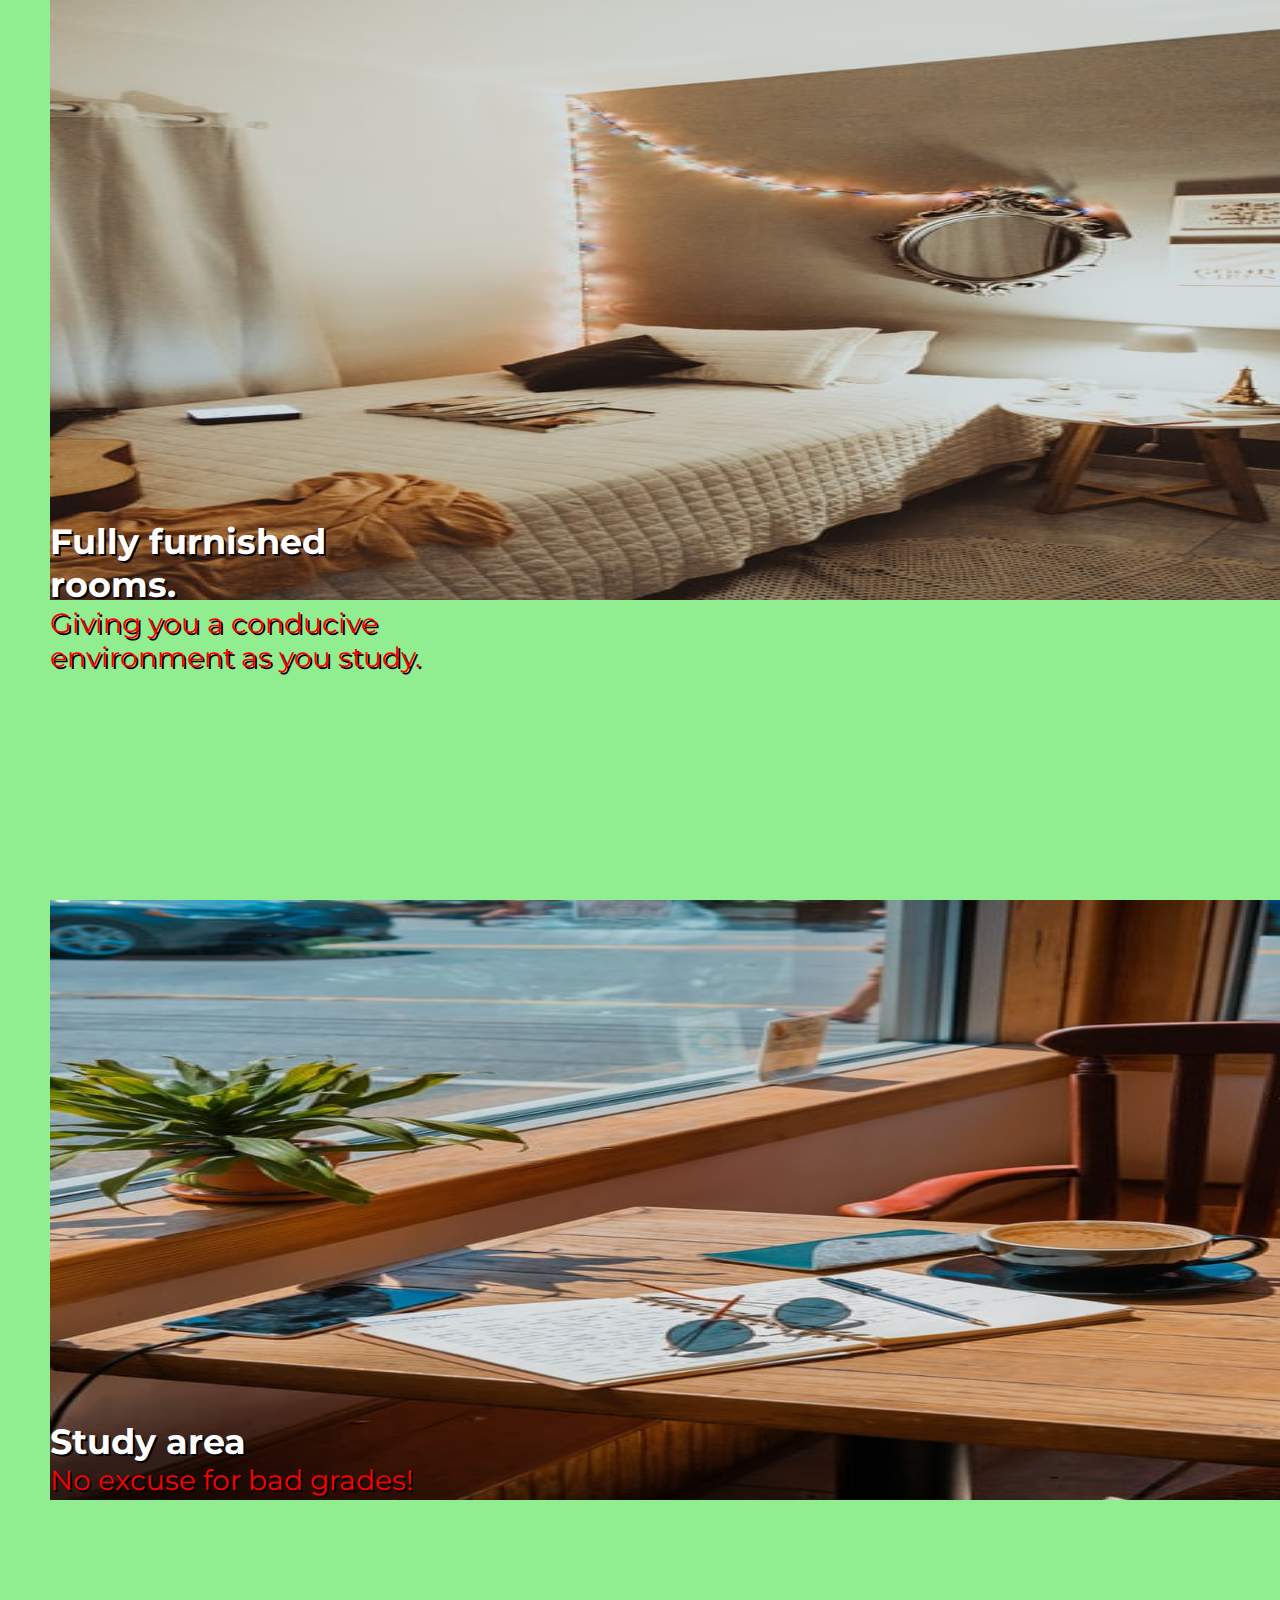
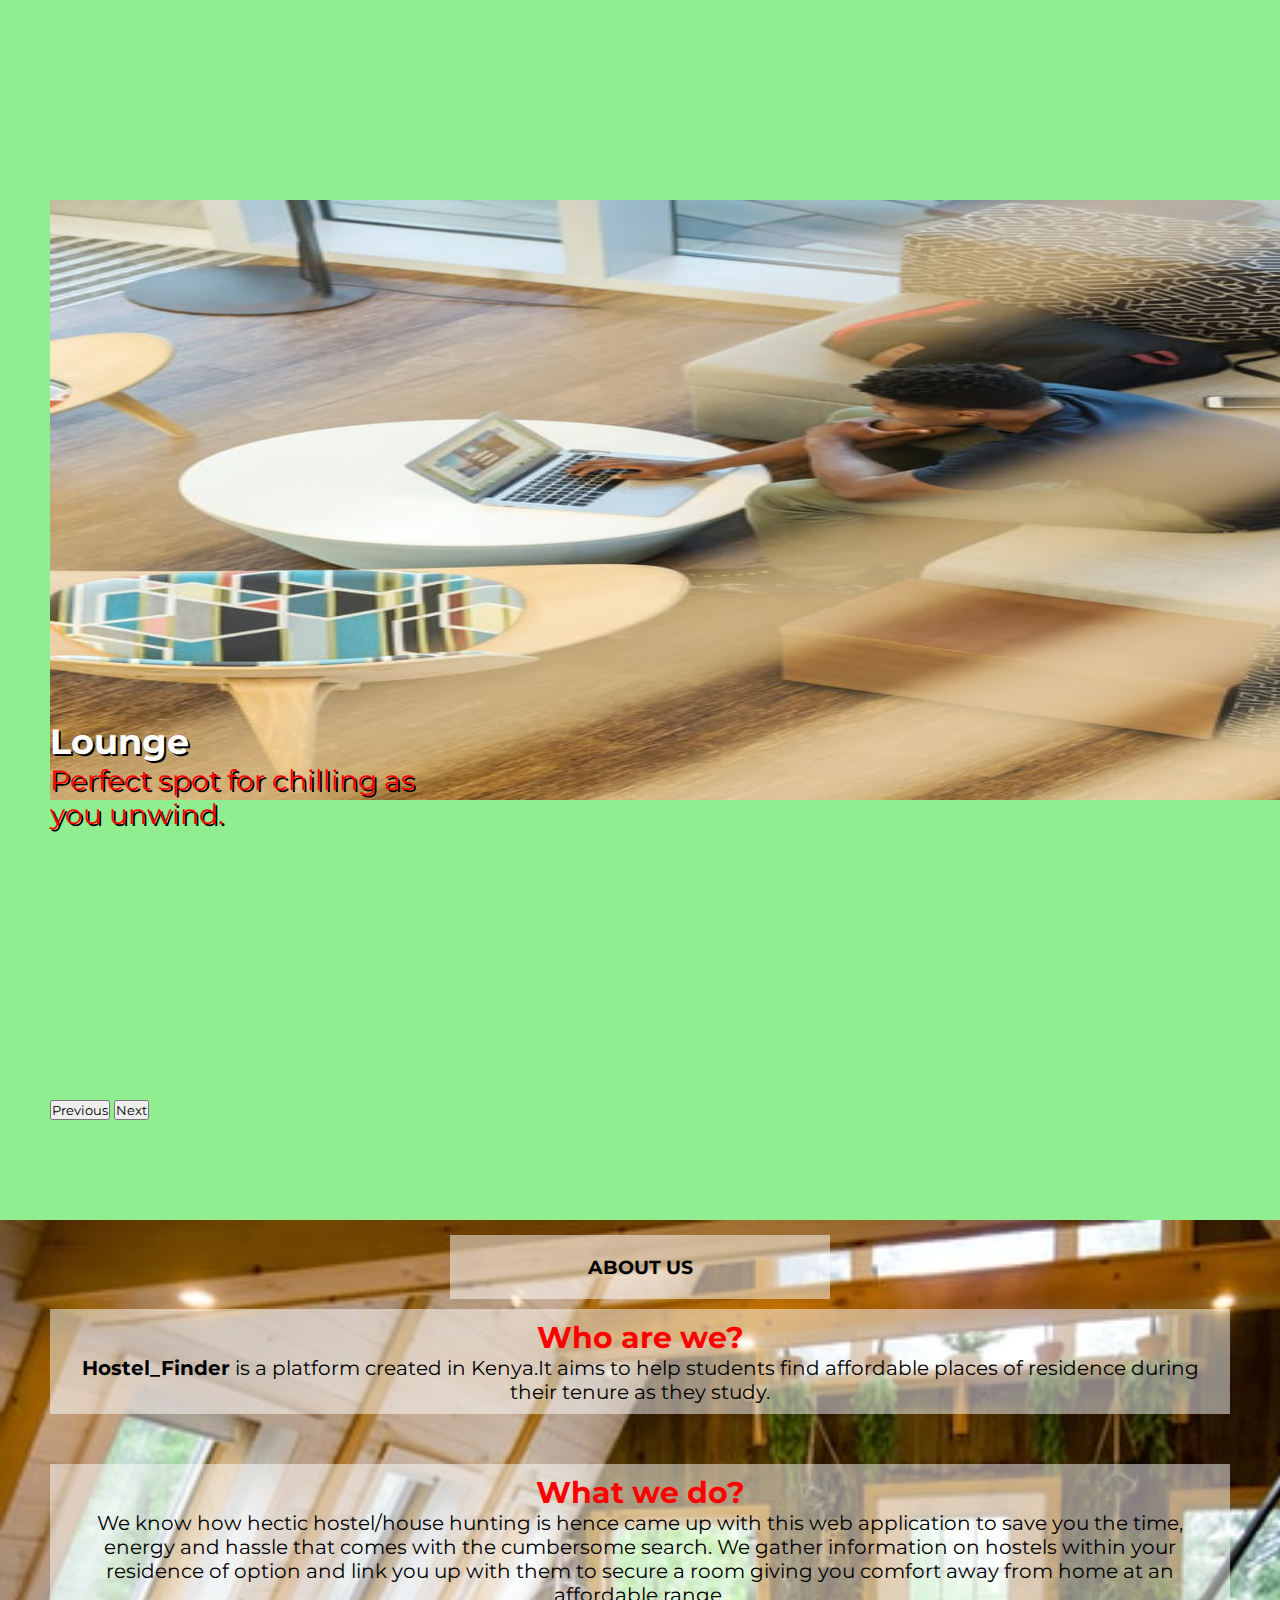
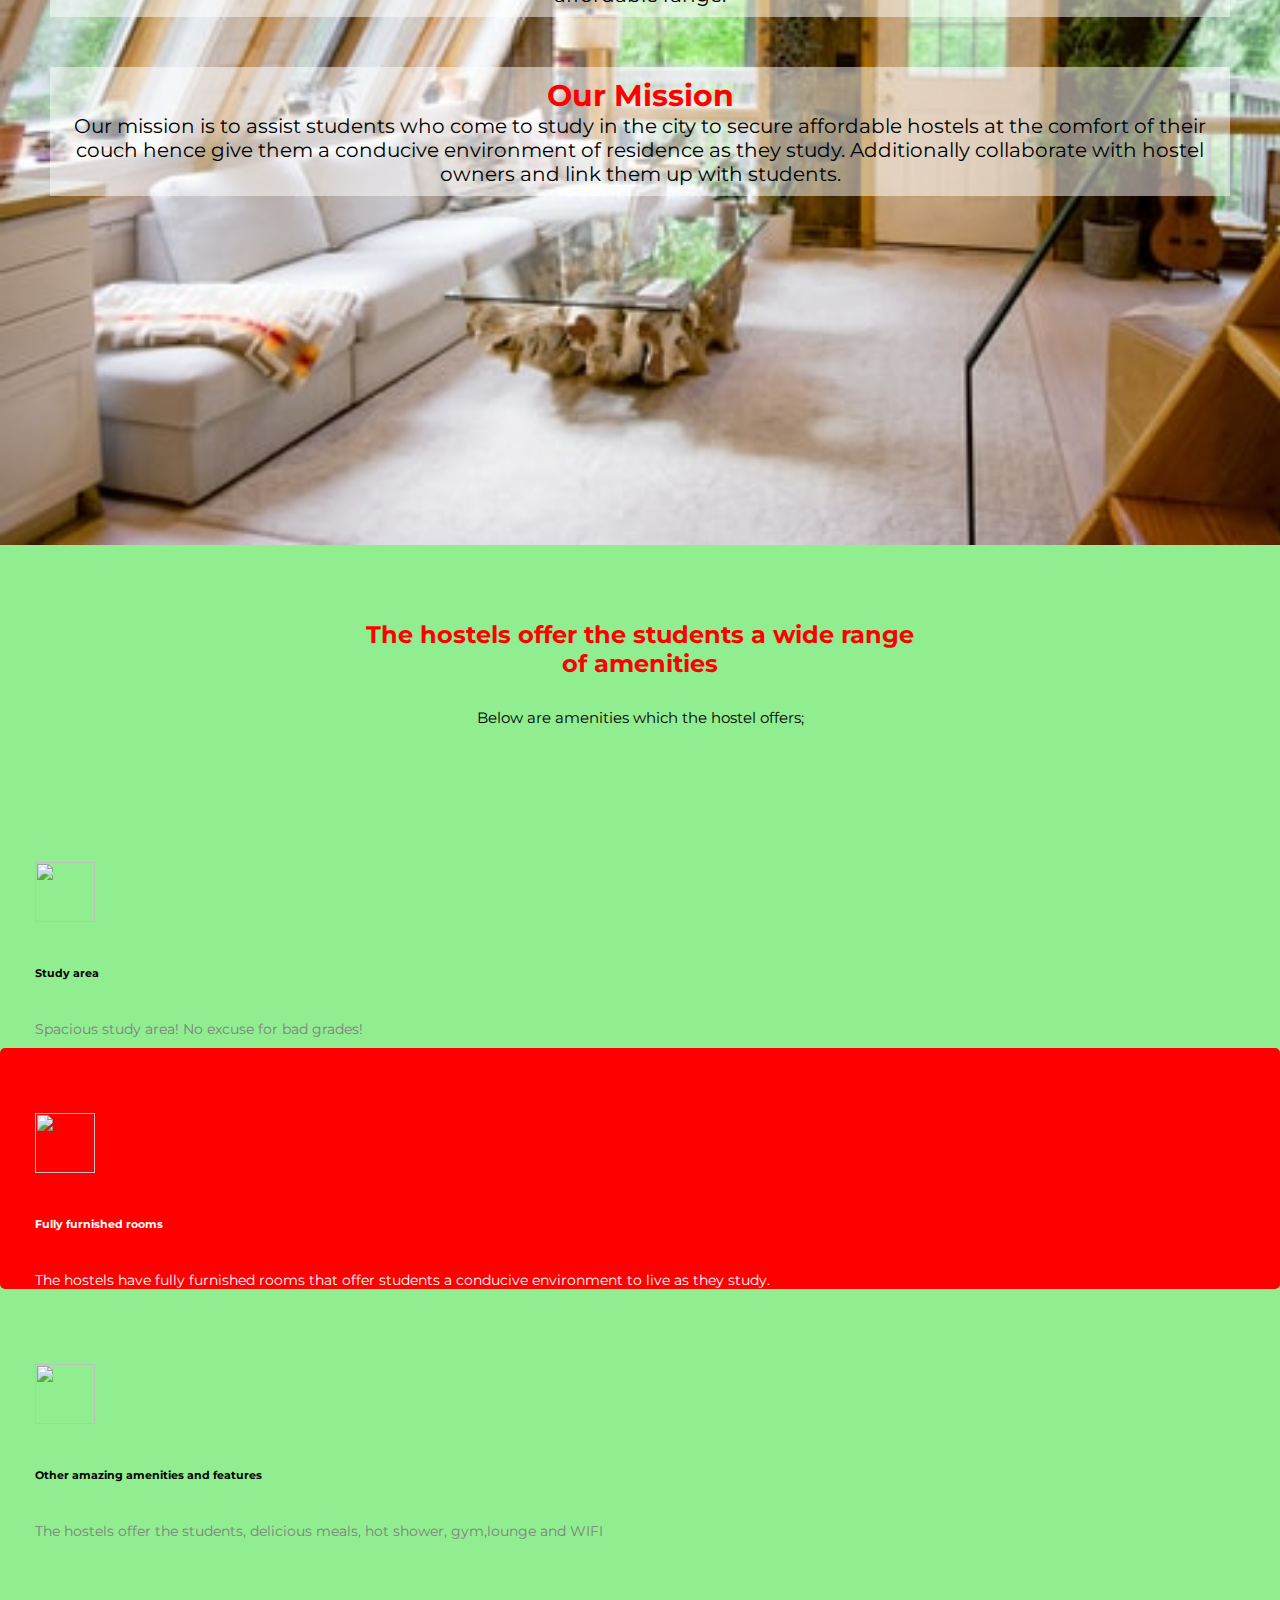
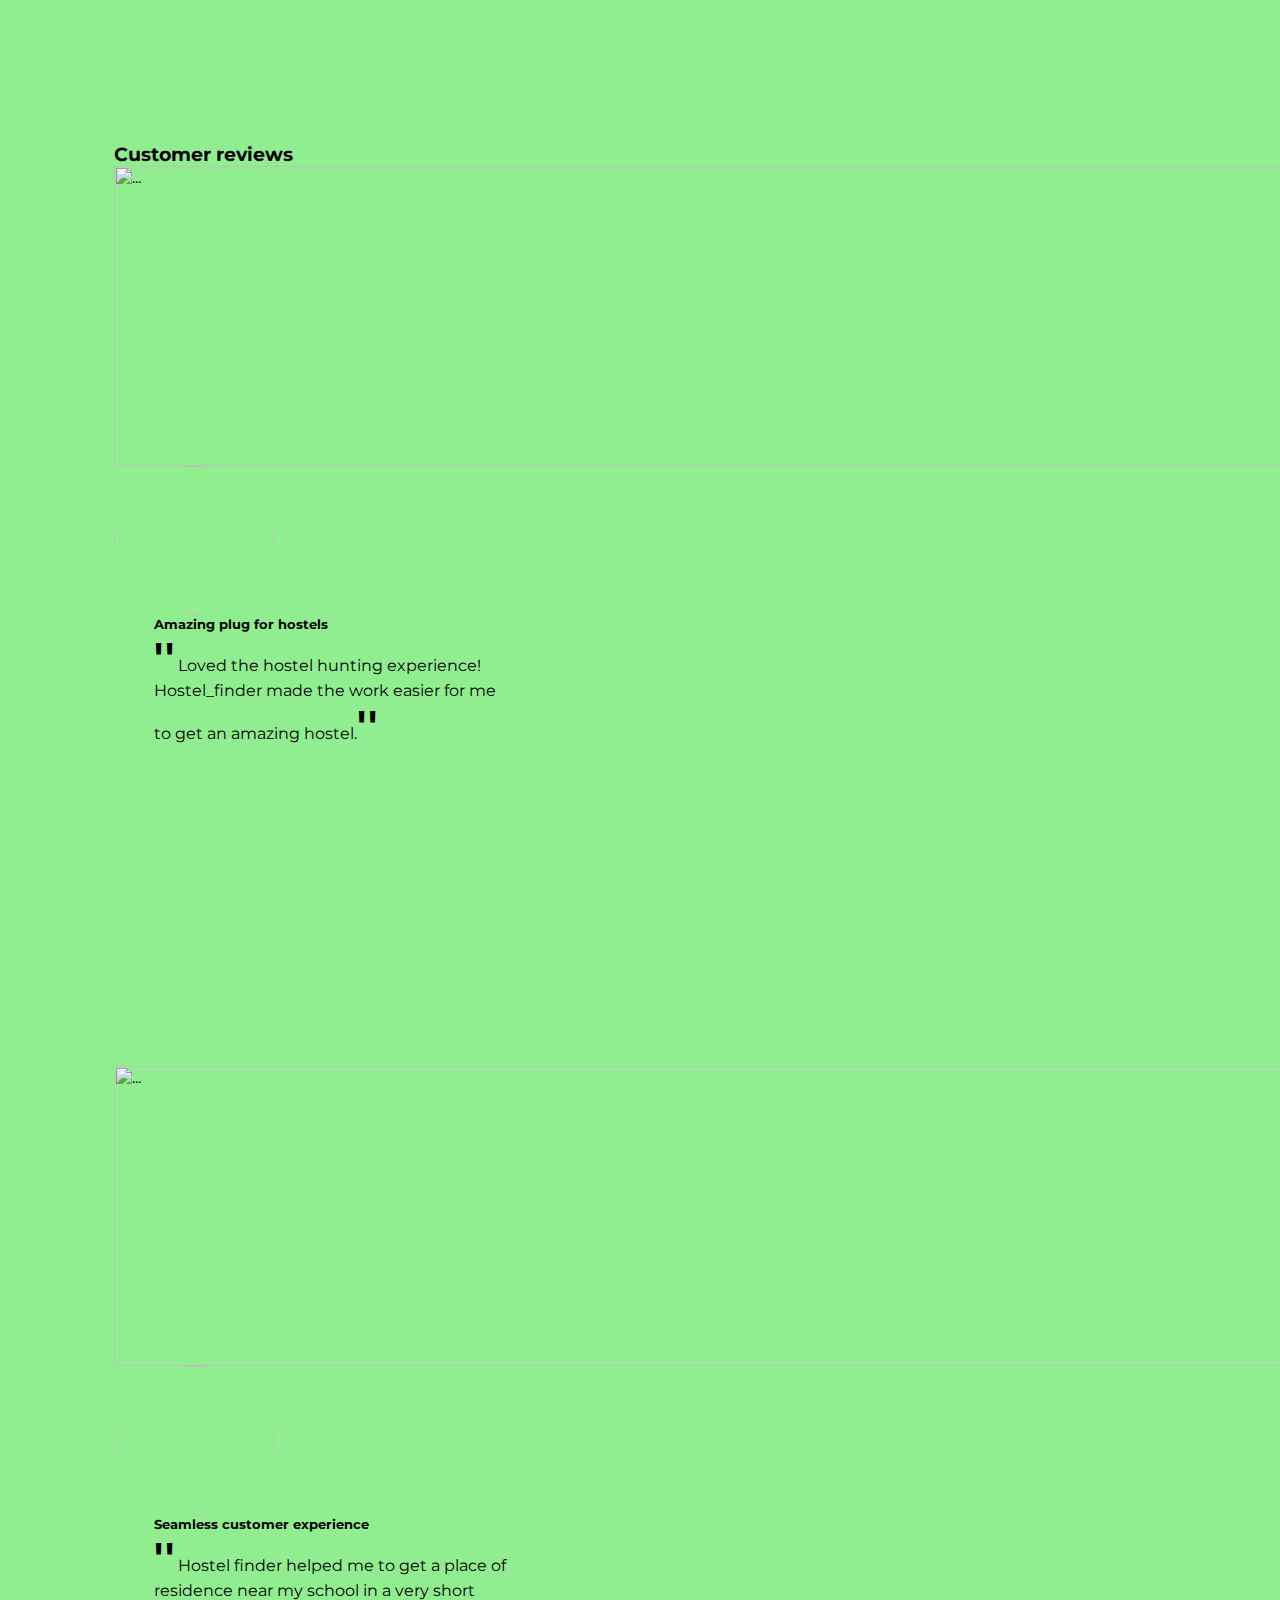
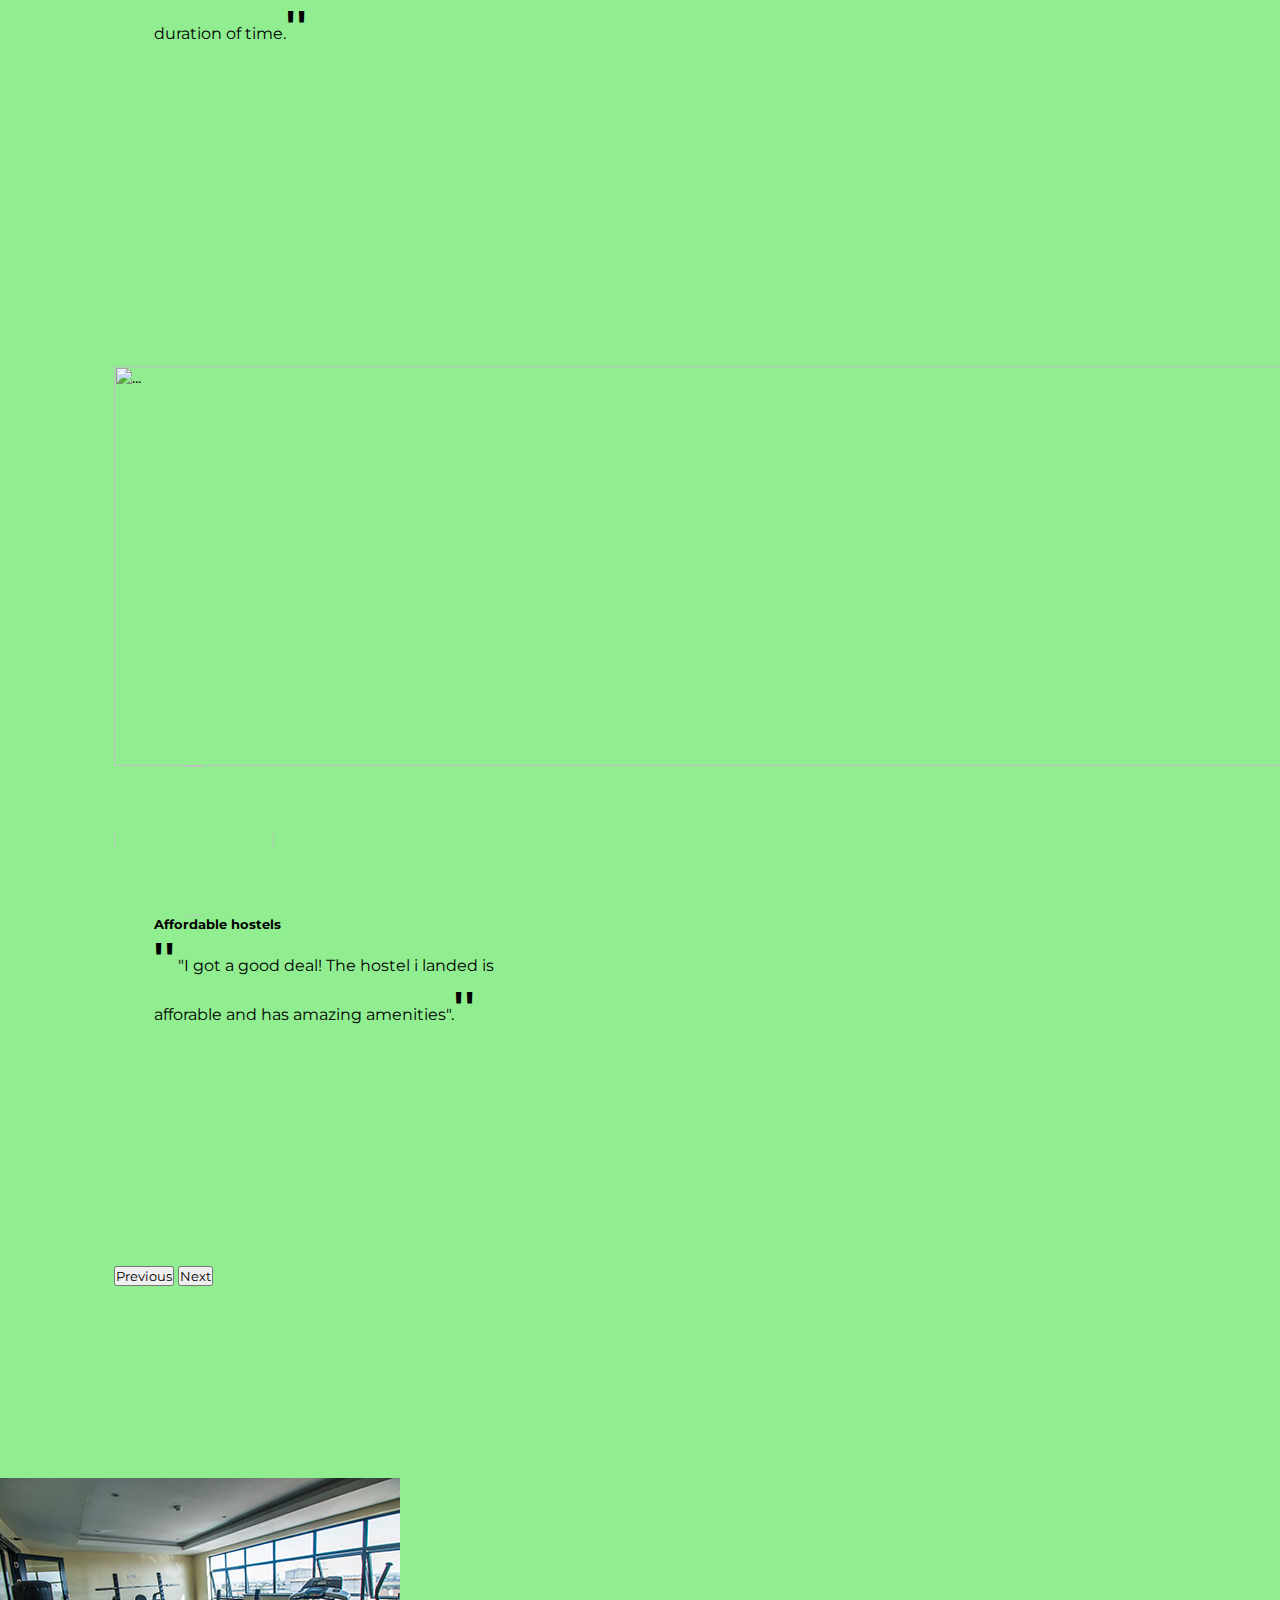
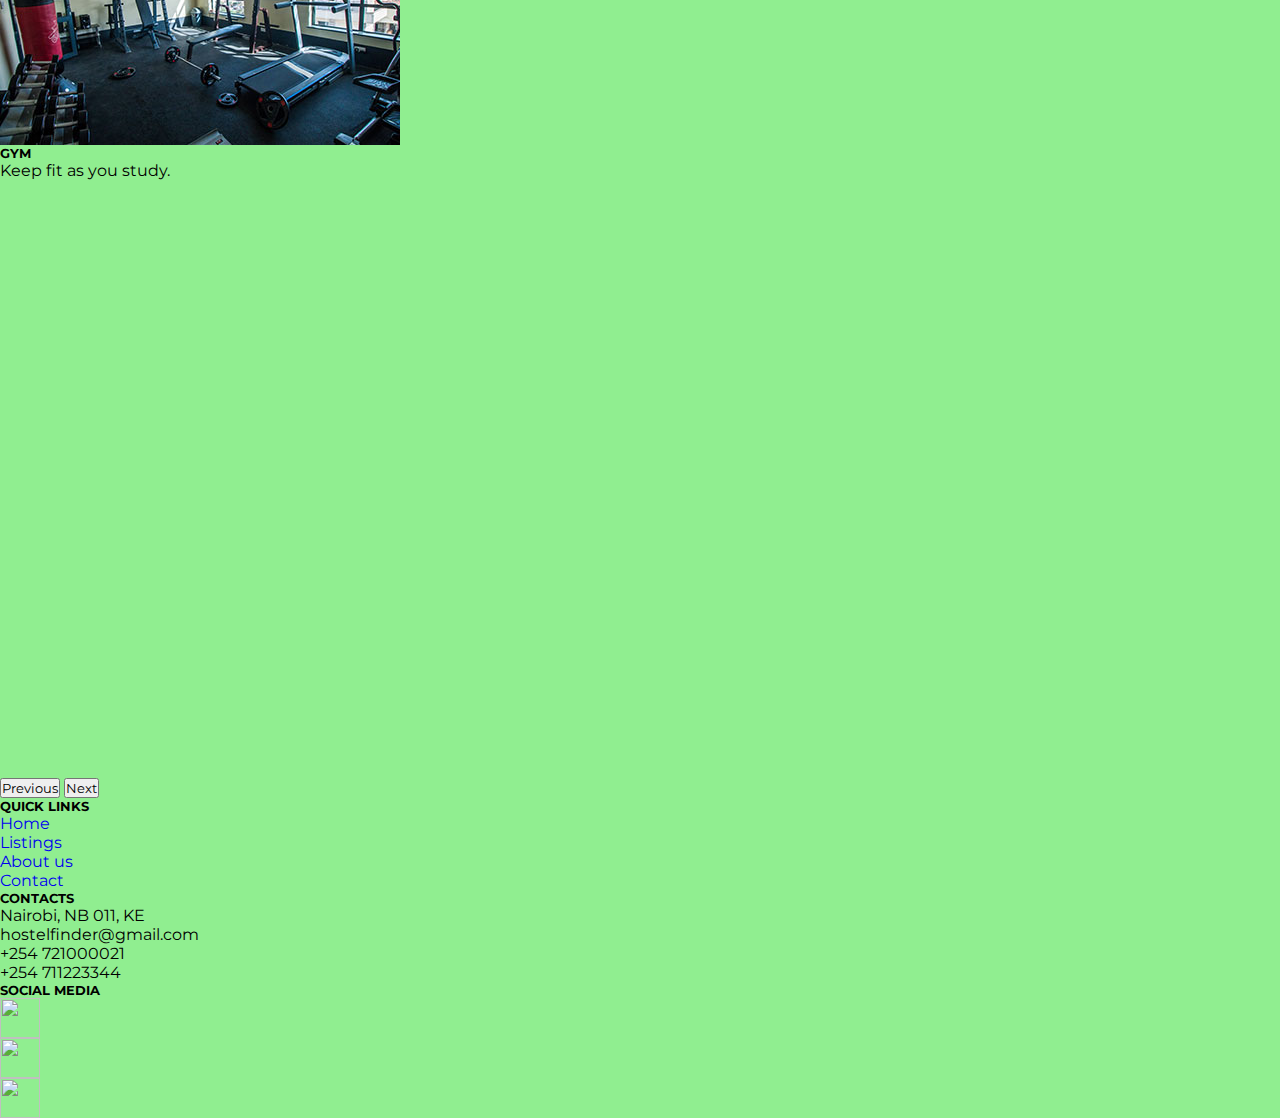
==== about.html @ fe380e49 "Add changes" ====
<meta charset="UTF-8">
 <meta http-equiv="X-UA-Compatible" content="IE=edge">
 <meta name="viewport" content="width=device-width, initial-scale=1.0">
 <title>ABOUT US</title>
 <link rel="stylesheet" href="./about.css">
 <link href="https://cdn.jsdelivr.net/npm/bootstrap@5.1.1/dist/css/bootstrap.min.css" rel="stylesheet" integrity="sha384-F3w7mX95PdgyTmZZMECAngseQB83DfGTowi0iMjiWaeVhAn4FJkqJByhZMI3AhiU" crossorigin="anonymous">
<script src="https://cdn.jsdelivr.net/npm/bootstrap@5.1.1/dist/js/bootstrap.bundle.min.js" integrity="sha384-/bQdsTh/da6pkI1MST/rWKFNjaCP5gBSY4sEBT38Q/9RBh9AH40zEOg7Hlq2THRZ" crossorigin="anonymous"></script> 
<link rel="preconnect" href="https://fonts.googleapis.com">
<link rel="preconnect" href="https://fonts.gstatic.com" crossorigin>
<link href="https://fonts.googleapis.com/css2?family=Montserrat:ital,wght@0,300;0,400;0,500;1,200&display=swap" rel="stylesheet">

</head>
<body><section class="aboutus">
 <!--ABOUT-->

 <div
   id="carouselExampleIndicators"
   class="carousel slide"
   data-bs-ride="carousel"
 >
   <div class="carousel-indicators">
     <nav class="navbar navabar p-0 navbar-light navbar-expand-lg">
       <div class="container-fluid">
         <nav class="navbar navbar-light">
           <div class="container navbar">
             <a class="navbar-brand" href="#">

               <img
                 class="navbarbrand"
                 src="./images/logo.png"
                 alt=""
                 width="110"
                 height="80"
                 SHOWCASE/>
             </a>
             <span 
        style="font-family: 'Permanent Marker', cursive;; color: black; font-size: 30px;font-weight: bolder;" class="navlogo">Hostel_Finder
     </span>

    </nav>
         <button
           class="navbar-toggler"
           type="button"
           data-bs-toggle="collapse"
           data-bs-target="#navbarSupportedContent"
           aria-controls="navbarSupportedContent"
           aria-expanded="false"
           aria-label="Toggle navigation"
         >
           <span class="navbar-toggler-icon"></span>
         </button>

         <div class="collapse navbar-collapse" id="navbarSupportedContent">
           <ul class="navbar-nav me-auto mb-2 mb-lg-0">
             <li class="nav-item">
             </li>
             <li class="nav-item">
               <a class="nav-link text-light" href="index.html">HOME</a>
             </li>
             <li class="nav-item">
               <a class="nav-link text-light" href="listings.html">LISTINGS</a>
             </li>
             <li class="nav-item">
                 <a class="nav-link text-light" href="about.html">ABOUT</a>
               </li>
             <li class="nav-item">
               <a class="nav-link text-light" href="contact.html">CONTACT</a>
             </li>
           </ul>
           
         </div>

       </div>
     </nav>
     <button
       type="button"
       data-bs-target="#carouselExampleIndicators"
       data-bs-slide-to="0"
       class="active"
       aria-current="true"
       aria-label="Slide 1"
     ></button>
     <button
       type="button"
       data-bs-target="#carouselExampleIndicators"
       data-bs-slide-to="1"
       aria-label="Slide 2"
     ></button>
     <button
       type="button"
       data-bs-target="#carouselExampleIndicators"
       data-bs-slide-to="2"
       aria-label="Slide 3"
     ></button>
   </div>
   <div class="carousel-inner">
     <div class="carousel-item active">
       <img
         src="./images/room.jpeg"
         class="d-block"
         width="1400px"
         height="600px"
         alt="..."
       />
       <div class="carousel-caption d-none d-md-block">
         <h5 class="showcase-text">Fully furnished rooms.</h5>
         <p class="showcase-subtext">
          Giving you a conducive environment as you study.
         </p>
       </div>
     </div>
     <div class="carousel-item">
       <img
         src="./images/s1.jpeg"
         class="d-block"
         width="1400px"
         height="600px"
         alt="..."
       />
       <div class="carousel-caption d-none d-md-block">
         <h5 class="showcase-text">Study area</h5>
         <p class="showcase-subtext">
           No excuse for bad grades!
         </p>
       </div>
     </div>
     <div class="carousel-item">
       <img
         src="./images/lounge1.jpeg"
         class="d-block"
         width="1400px"
         height="600px"
         alt="..."
       />
       <div class="carousel-caption d-none d-md-block">
         <h5 class="showcase-text">Lounge</h5>
         <p class="showcase-subtext">
           Perfect spot for chilling as you unwind.
         </p>
       </div>
     </div>
   </div>
   <button
     class="carousel-control-prev"
     type="button"
     data-bs-target="#carouselExampleIndicators"
     data-bs-slide="prev"
   >
     <span class="carousel-control-prev-icon" aria-hidden="true"></span>
     <span class="visually-hidden">Previous</span>
   </button>
   <button
     class="carousel-control-next"
     type="button"
     data-bs-target="#carouselExampleIndicators"
     data-bs-slide="next"
   >
     <span class="carousel-control-next-icon" aria-hidden="true"></span>
     <span class="visually-hidden">Next</span>
   </button>
 </div>
 
   <div class="row">
     <div class="about">
         <h1 class="h1-about">ABOUT US</h1>
         <div class="who">
             <h2>Who are we?</h2>
             <p><strong>Hostel_Finder</strong> is a platform created in Kenya.It aims to
                 help students find affordable places of residence during their tenure as they study.</p>
         </div>
         <div class="who">
             <h2>What we do?</h2>
             <p> We know how hectic hostel/house hunting is hence came up with this web application to save you the time, energy and hassle that comes with the cumbersome search. We gather information on hostels within your residence of option and link you up with them to secure a room giving you comfort away from home at an affordable range.</p>
         </div>
         <div class="who">
             <h2>Our Mission</h2>
             <p>Our mission is to assist students who come to study in the city to secure affordable hostels at the comfort of their couch hence give them a conducive environment of residence as they study. Additionally collaborate with hostel owners and link them up with students.</p>
         </div>

     </div>
 
 </div>
</section>

<section class="amenities">
 <div class="container">
     <h2 class="title">The hostels offer the students a wide range<br> of amenities</h2>
<p class="subtitle">Below are amenities which the hostel offers;</p>

<div class="row">
<div class="col-md-4">
 <div class="amenities-box ">
     <img src="/images/icon.jpeg" alt="">
     <h6>Study area</h6>
     <p>Spacious study area! No excuse for bad grades!</p>
</div>
</div>
<div class="col-md-4">
 <div class="amenities-box active-service">
     <img src="./images/Icon-2.png" alt="">
     <h6>Fully furnished rooms</h6>
<p>The hostels have fully furnished rooms that offer students a conducive environment to live as they study.</p>
</div>
</div>
<div class="col-md-4">
 <div class="amenities-box">
     <img src="./images/Icon-2.png" alt="">
     <h6>Other amazing amenities and features</h6>
<p>The hostels offer the students, delicious meals, hot shower, gym,lounge and WIFI</p>
</div>
</div>
</div>
</section>

<!--Customers reviews-->

<div class="reviews">
 <div id="carouselExampleDark" class="carousel carousel-dark slide" data-bs-ride="carousel">
   <h3 class="text-center creview">Customer reviews</h3>
   <div class="carousel-inner">
     <div class="carousel-item active" data-bs-interval="10000">
       
       <img src="./images/bulb.jpeg" class="d-block " width="1300px"  height="300px" alt="...">
       
       <div class="carousel-caption d-none d-md-block">
         <div class="d-flex">
           <div>
             <img class="student" src="images/student.jpg"  width="160px" height="150px"alt="">
           </div>
         <div class="review-text">
           <h5>Amazing plug for hostels</h5>
           <p> <span style="font-weight: bolder; font-size: 40px;">''</span> Loved the hostel hunting experience! Hostel_finder made the work easier for me to get an amazing hostel.<span style="font-weight: bolder; font-size: 40px;">''</p>
         </div>
         </div>
         </div>
 </div>
     <div class="carousel-item" data-bs-interval="2000">
       <img src="./images/bulb.jpeg" class="d-block " width="1300px"  height="300px" alt="...">
       <div class="carousel-caption d-none d-md-block">
         
        <div class="d-flex">
          <div>
             <img class="student" src="images/student2.jpeg"  width="160px" height="150px"alt="">
             </div>
        <div class="review-text" >
         <h5>Seamless customer experience</h5>
         <p> <span style="font-weight: bolder; font-size: 40px;">''</span> Hostel finder helped me to get a place of residence near my school in a very short duration of time.<span style="font-weight: bolder; font-size: 40px;">''</p>
        </div>
        </div>
         
       </div>
     </div>

     <div class=" carousel-item">
       <img src="./images/bulb.jpeg" class="d-block " width="1500px"  height="400px"  alt="...">
       <div class="carousel-caption d-none d-md-block">
         <div class="d-flex">
           <div>
             <img class="student" src="images/student3.jpg"  width="160px" height="150px"alt="">
           </div>
           <div class="review-text">
           <h5>  Affordable hostels</h5>
           <p> <span style="font-weight: bolder; font-size: 40px;">''</span> "I got a good deal! The hostel i landed is afforable and has amazing amenities".<span style="font-weight: bolder; font-size: 40px;">''</p>
         </div>
        
         </div>
       </div>
     </div>
   </div>
   <button class="carousel-control-prev" type="button" data-bs-target="#carouselExampleDark" data-bs-slide="prev">
     <span class="carousel-control-prev-icon" aria-hidden="true"></span>
     <span class="visually-hidden">Previous</span>
   </button>
   <button class="carousel-control-next" type="button" data-bs-target="#carouselExampleDark" data-bs-slide="next">
     <span class="carousel-control-next-icon" aria-hidden="true"></span>
     <span class="visually-hidden">Next</span>
   </button>
   
 </div>
</div>

<footer class="bg-secondary text-white pt-5 pb-4">

     <div class="carousel-item">
       <img src="./images/gym.jpg" class="d-block w-100 h-50" alt="...">
       <div class="carousel-caption d-none d-md-block">
         <h5>GYM</h5>
         <p>Keep fit as you study.</p>
       </div>
     </div>
   </div>
   <button class="carousel-control-prev" type="button" data-bs-target="#carouselExampleCaptions"
     data-bs-slide="prev">
     <span class="carousel-control-prev-icon" aria-hidden="true"></span>
     <span class="visually-hidden">Previous</span>
   </button>
   <button class="carousel-control-next" type="button" data-bs-target="#carouselExampleCaptions"
     data-bs-slide="next">
     <span class="carousel-control-next-icon" aria-hidden="true"></span>
     <span class="visually-hidden">Next</span>
   </button>
 </div>
 </div>
</section>
<footer class="bg-secondary text-white pt-5 pb-4">

 <div class="container text-center text-md-left">
   <div class="row text-center text-md-left">
     <div class="col-md-3 col-lg-3 col-xl-3 mx-auto mt-3">
       <h5 class="text-uppercase mb-4 font-weight-bold text-warning">QUICK LINKS</h5>
       <p><a href="index.html" class="text-white" style="text-decoration: none;">Home</a></p>
       <p><a href="listings.html" class="text-white" style="text-decoration: none;">Listings</a></p>
       <p><a href="about.html" class="text-white" style="text-decoration: none;">About us</a></p>
       <p><a href="contact.html" class="text-white" style="text-decoration: none;">Contact</a></p>
     </div>
     <div class="col-md-3 col-lg-2 col-xl-2 mx-auto mt-3">
       <h5 class="text-uppercase mb-4 font-weight-bold text-warning">CONTACTS</h5>
       <p><i class="fas fa-home mr-3"></i>Nairobi, NB 011, KE</p>
       <p><i class="fas fa-envelope mr-3"></i>hostelfinder@gmail.com</p>
       <p><i class="fas fa-phone mr-3"></i>+254 721000021</p>
       <p><i class="fas fa-print mr-3"></i>+254 711223344</p>
     </div>
     <div class="col-md-3 col-lg-2 col-xl-2 mx-auto mt-3">
       <h5 class="text-uppercase mb-4 font-weight-bold text-warning">SOCIAL MEDIA</h5>
       <p><img src="https://cdn-icons-png.flaticon.com/128/1384/1384053.png" height="40px" width="40px"></p>
       <p><img src="https://cdn-icons-png.flaticon.com/128/1409/1409937.png" height="40px" width="40px"></p>
       <p><img src="https://cdn-icons-png.flaticon.com/128/2111/2111463.png" height="40px" width="40px"></p>
       <a href="#"><i class="fa fa-twitter"></i>

       <a href="#"><i class="fa fa-instagram"></i>
       <a href="#"><i class="fa fa-gmail"></i>

         <a href="#"><i class="fa fa-instagram"></i>
           <a href="#"><i class="fa fa-gmail"></i>

     </div>
   </div>
 </div>

</footer>

<script src="../js/script.js"></script>

<script src="./js/script.js"></script>

</body>

</html>
---- about.css ----
*{
    margin: 0;
    padding: 0;
    font-family: 'Montserrat', sans-serif;
}
.navbarbrand{
  margin-bottom: -10%;
  background-color: none;
  color: black;
  font-weight: bold;
  margin: unset;
  margin-top: -5px;
  margin-left: -5px;
  padding-right: -100px;
}
.showcase-text {
  color: white;
  font-size: 35px;
  margin-top: -20%;
  text-shadow: 2px 2px black;
}
.showcase-subtext {
  color: red;
  font-size: 28px;
  text-shadow: 2px 2px black;
}
.carousel-indicators {
  position: absolute;
  top: -75%;
}
.nav-item {
  padding-left: 5%;
  display: flex;
  text-align: right;
  margin-left: 60px;
  font-weight: bolder;

 
}
.nav-item:hover{
    color: white;
    background: red;

}
.navbar {
  margin-left: -1%;
  
}
.navlogo{
color: black;
}

.about{
    height: 100vh;
    width: 100%;
    font-family: 'poppins';
    background-image: url(./images/h4.jpeg);
    background-size: cover;
    text-align: center;
    position: relative;
    margin-top: 100px;
    padding-top: 25px;
}
.who{
    background-color: rgb(255, 255, 255, .5);
    border-style: none;
    margin: 50px;   
    margin-bottom: 50px; 
    line-height: normal;
    padding: 10px;
    font-size: 20px;
    

}
.h1-about {
    background-color: rgb(255, 255, 255, .5);
    text-align: center;
    border-style: none;
    margin-top: -10px;
    margin-bottom: -40px;
    font-size: larger;
    margin-left: 450px;
    margin-right: 450px;
    padding-right: 40px;
    padding-left: 40px;
    padding-top: 20px;
    padding-bottom: 20px;
    font-weight: bolder;
}
h2{
    color: red;
    font-weight: bolder;
}
body{
    height: 100vh;
    width: 100%;
    background: lightgreen;
    position: relative;
    background-attachment: fixed;
    overflow-x: hidden;
    font-family: 'poppins';
    
}

/*-------------Amenities----------------- */
.amenities{
    margin: 75px 0;
  
}
.title{
    text-align: center;
    font-weight: bold;
    margin-bottom: 30px;
}
.subtitle{
    text-align: center;
    margin-bottom: 70px;
    font-size: 15px;
}
.carousel{
    align-items: center;
    margin-left: 50px;
    margin-right: 50px;
   
}
.carousel-item{
    width: 400px;
    height: 900px;

}
.amenities-box{
 padding: 0 35px;   
 cursor: pointer;
 margin-bottom: 10px;
}
.amenities-box img{
    width: 60px;
    margin-top: 65px;
    margin-bottom: 45px;
}
.amenities-box h6{
    margin-bottom: 40px;
    font-weight: bold;
}
.amenities-box p{
    font-size: 14px;
    color: #808080;
    transition: .4s;
}
.amenities-box:hover, .active-service{
    background: red;
    border-radius: 5px;
    color: #fff !important;
    box-shadow: 0 15px 15px 2px rgba(red, 0.5);
    transition: 4s;
}
.amenities-box:hover p{
    color: #fff !important;
}
.active-service p{
color: #fff;
}
.reviews{
  padding-top: 10%;
  margin: 5%;
  padding-bottom: 10%;
  }
  .student{
    border-radius: 50%;
  }
  .creview{
    color: black;
  }
  .review-text {
    padding-left: 10%;
  }
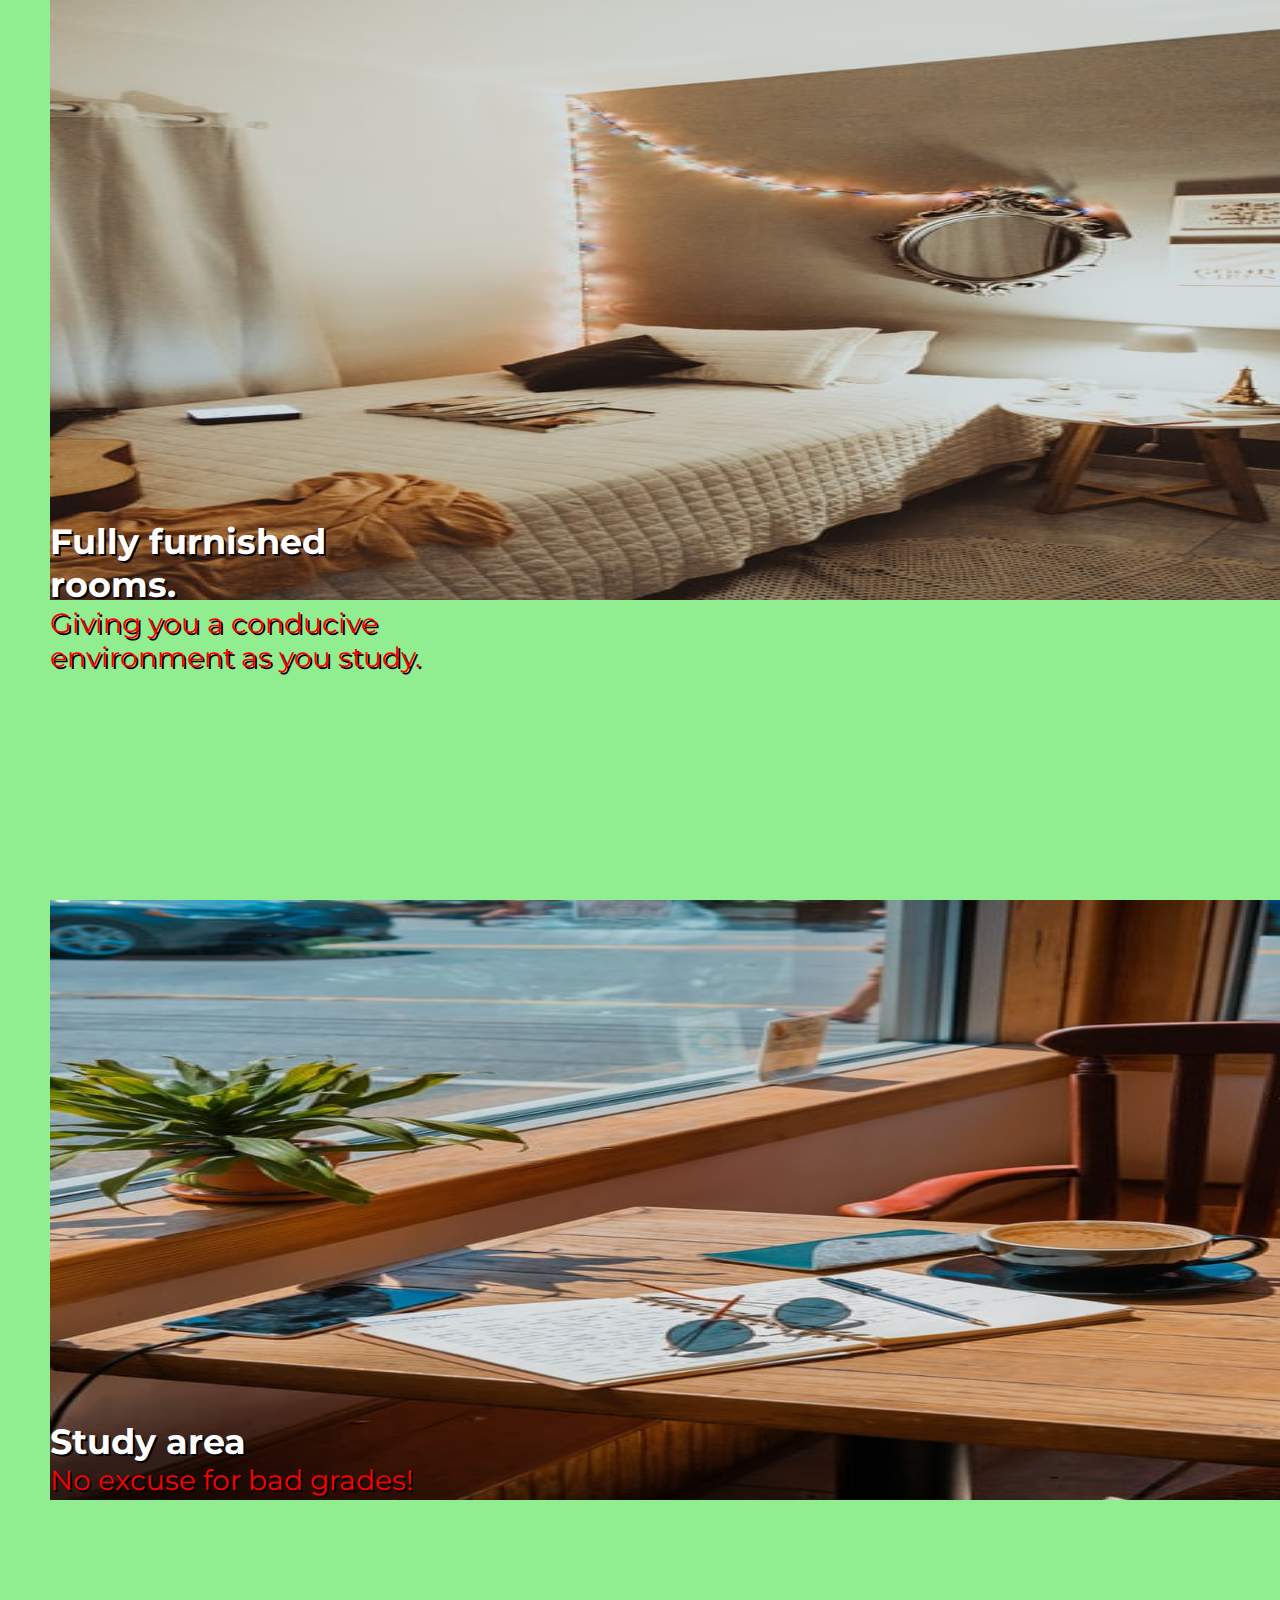
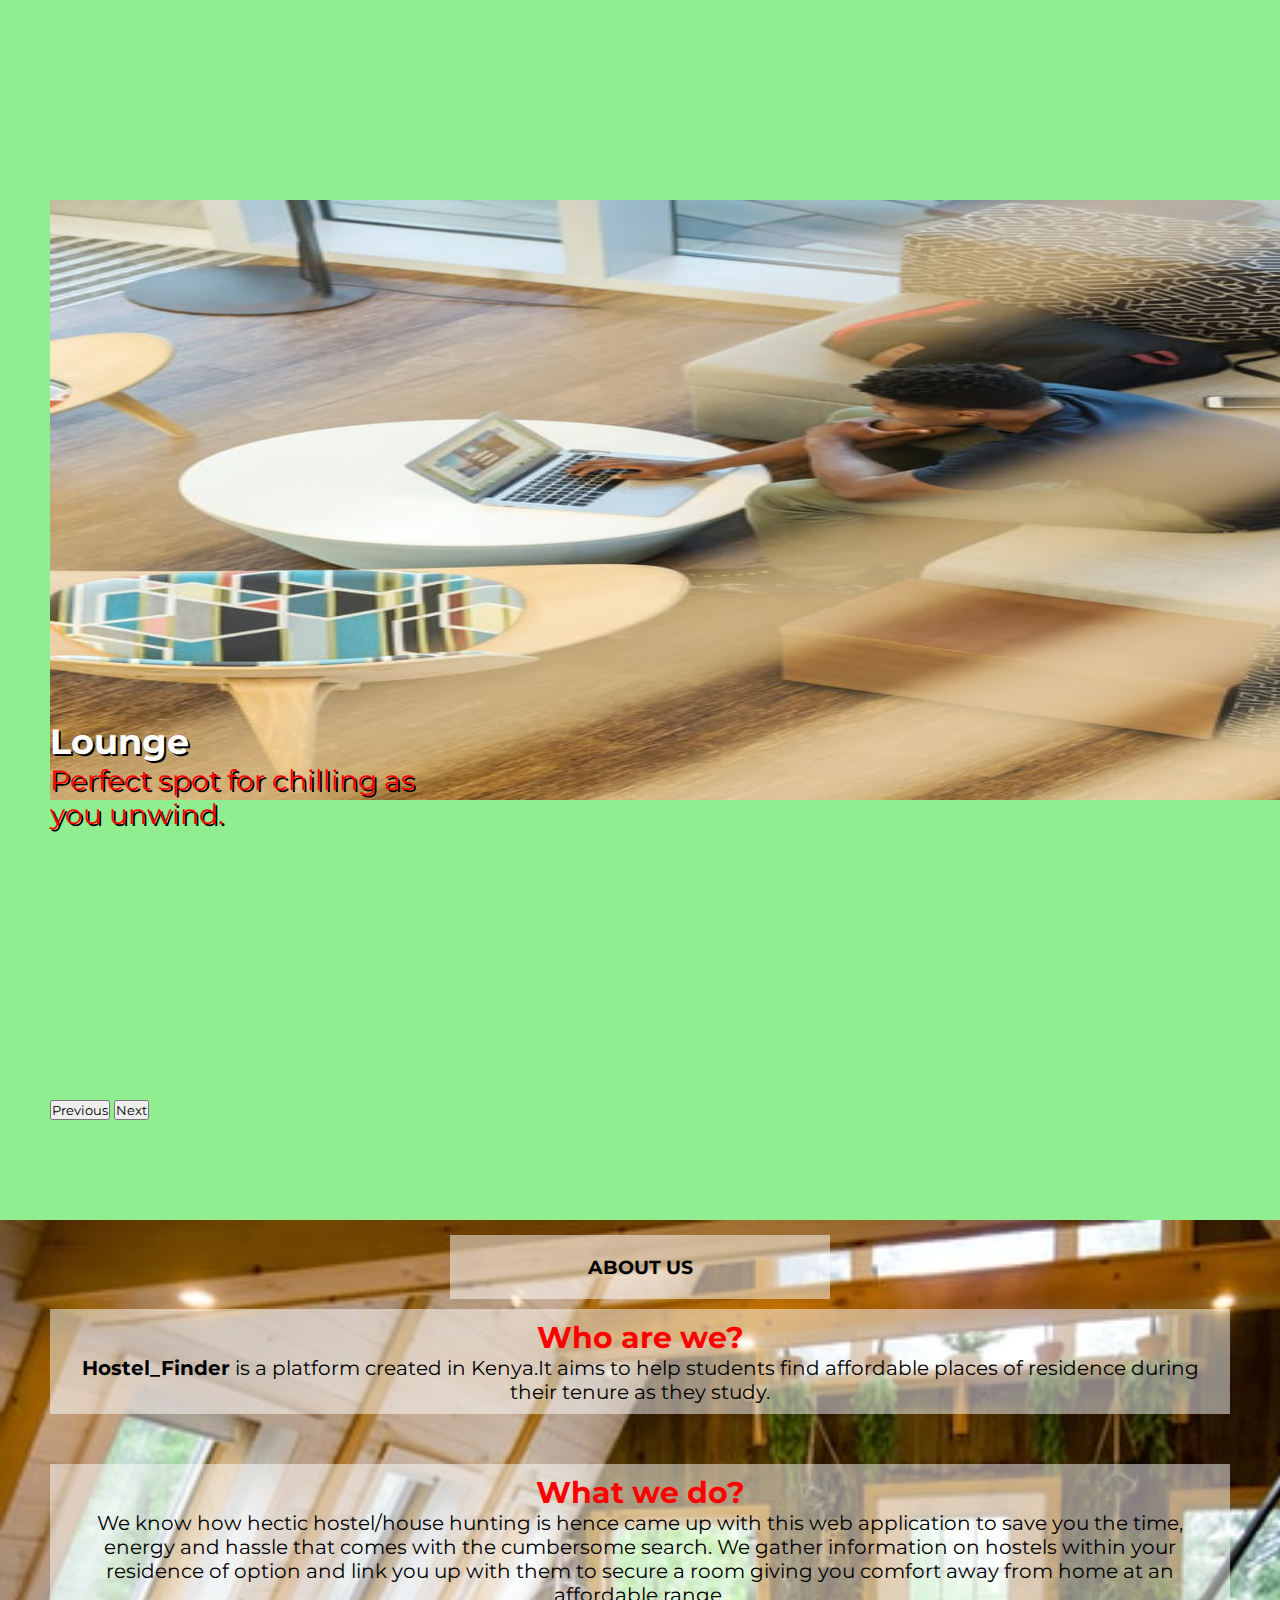
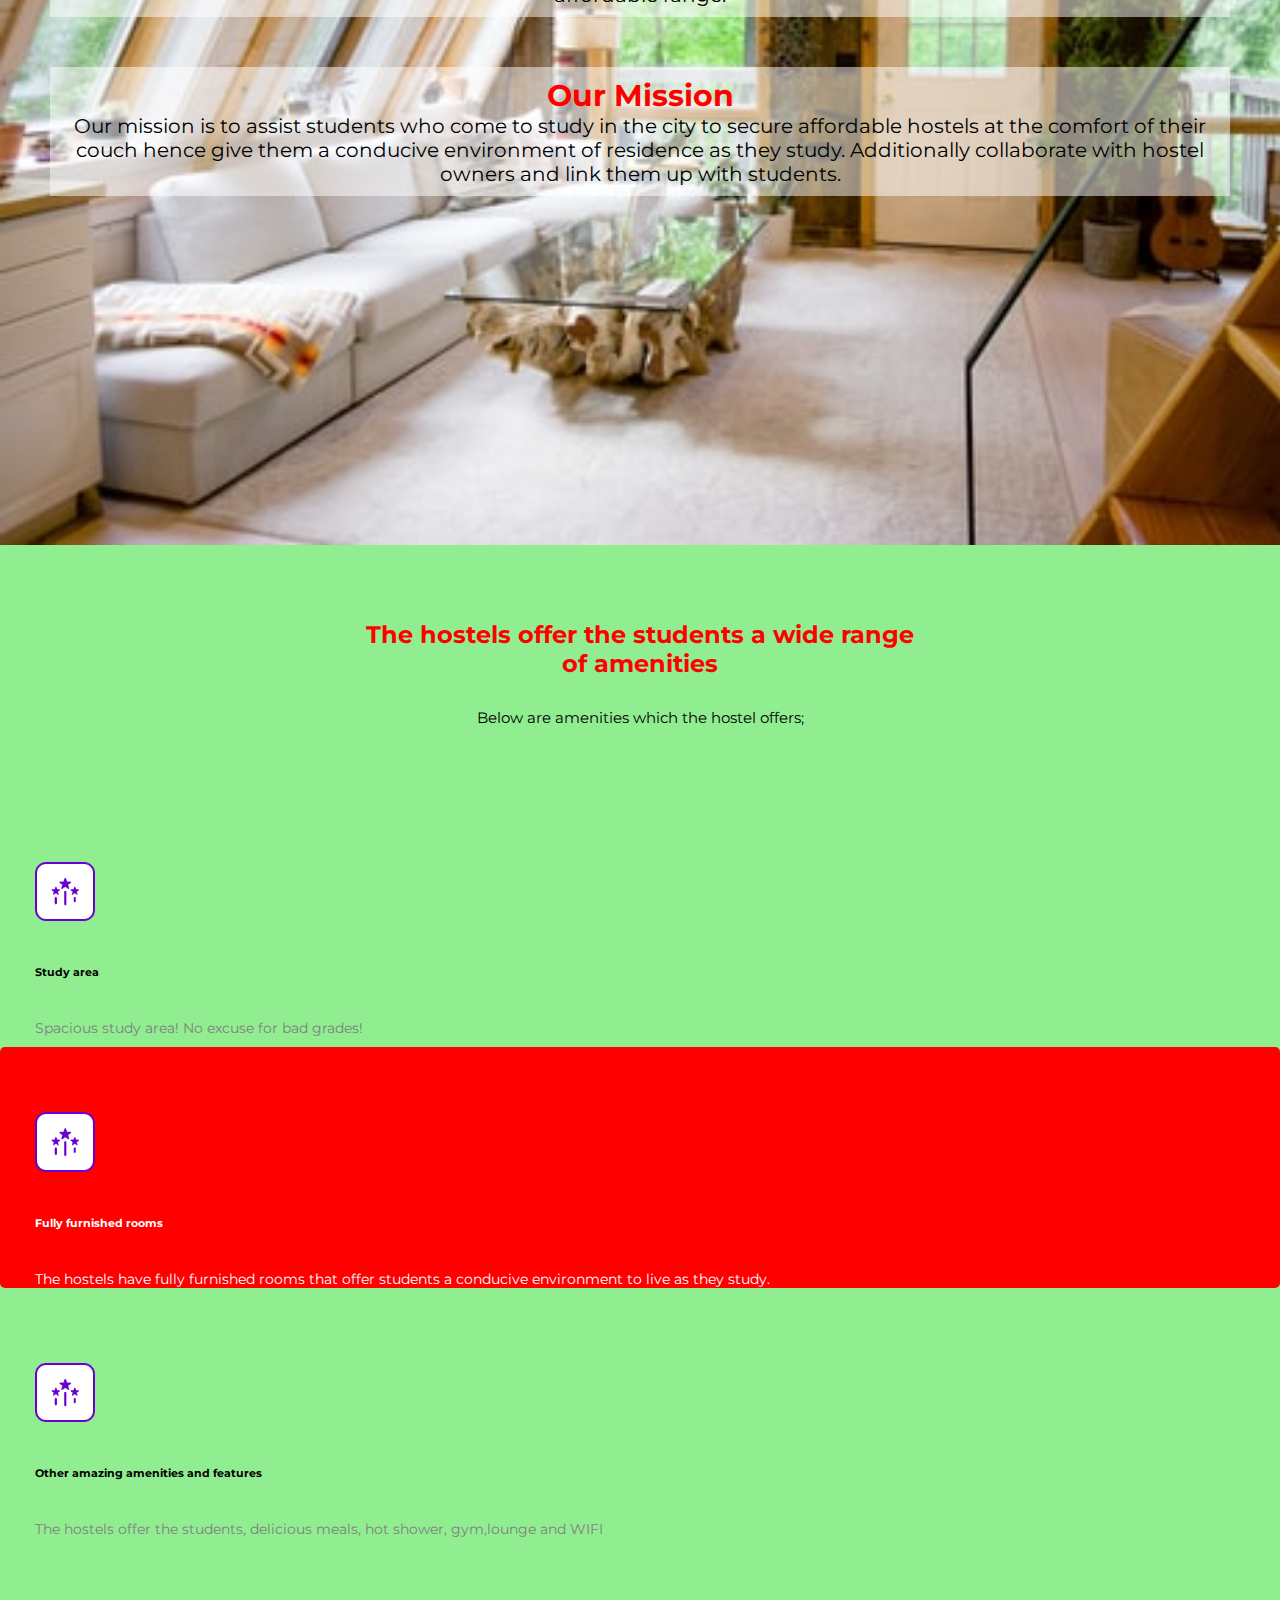
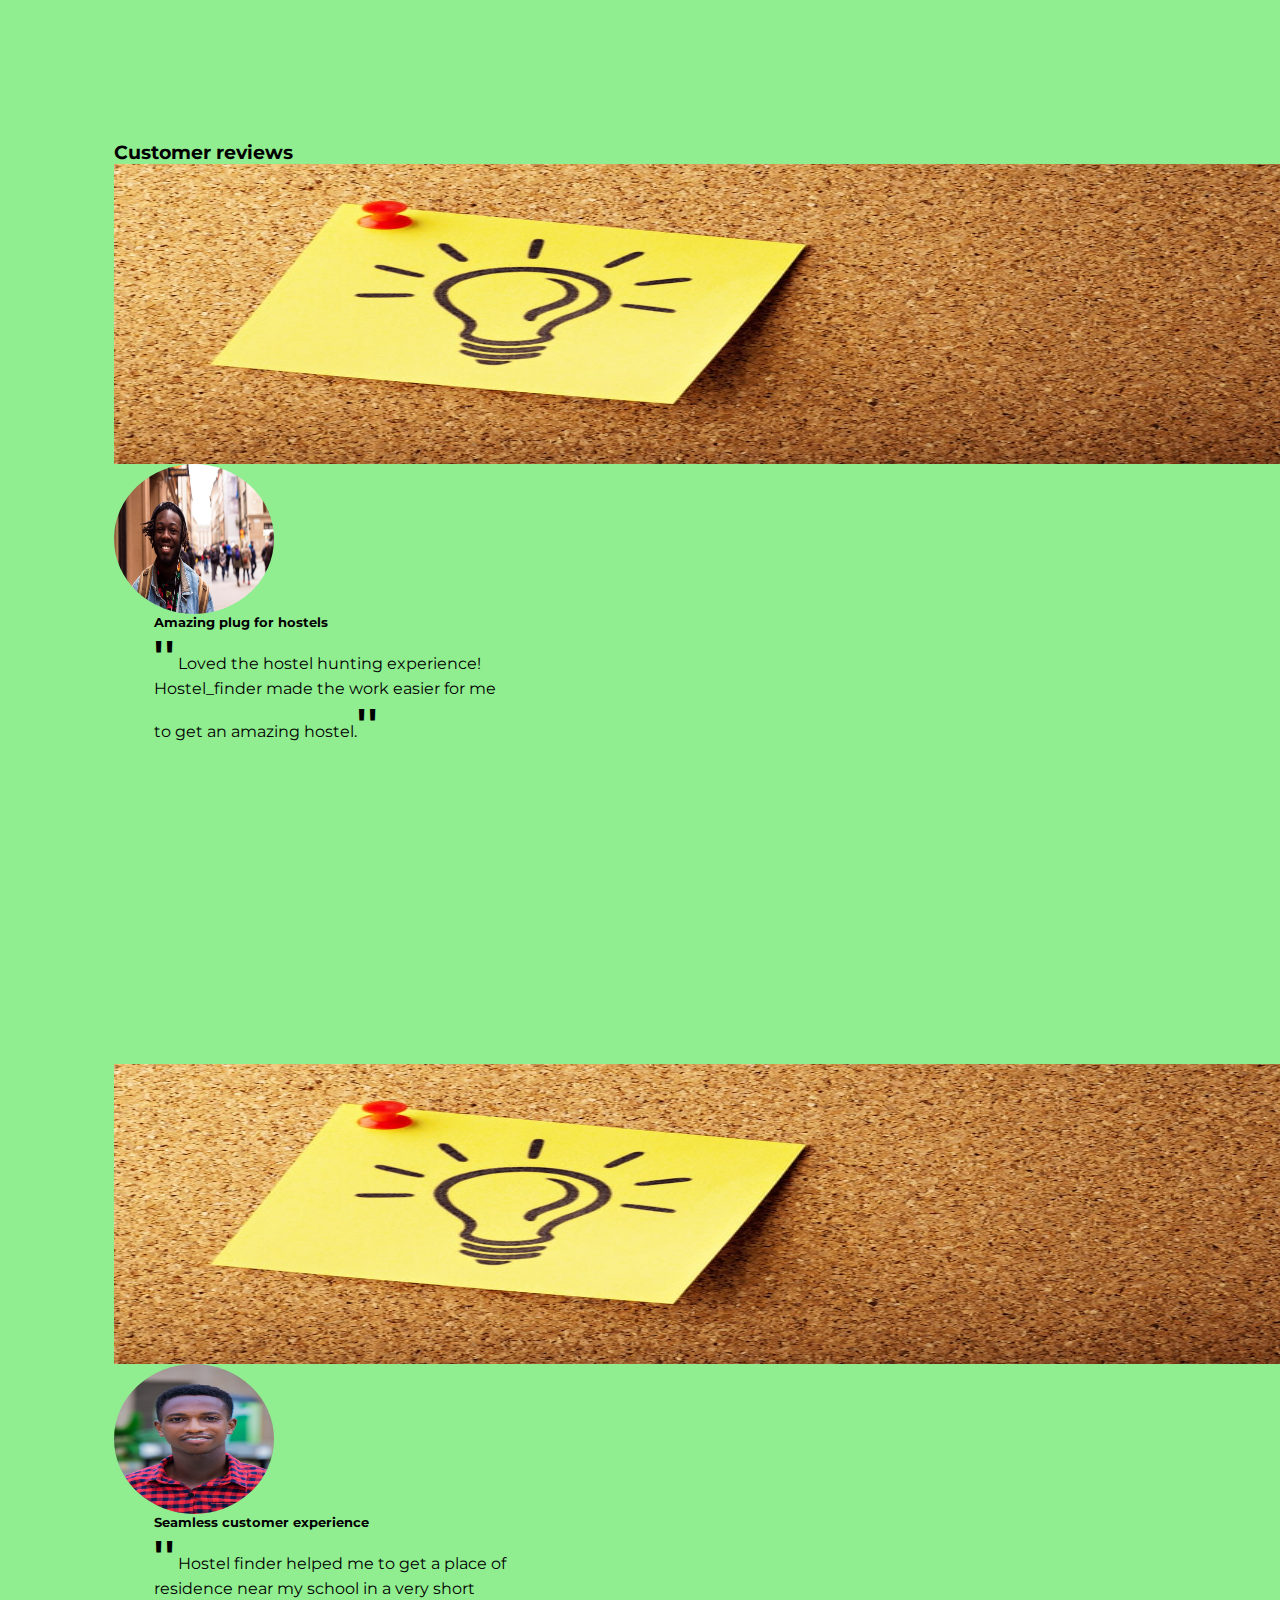
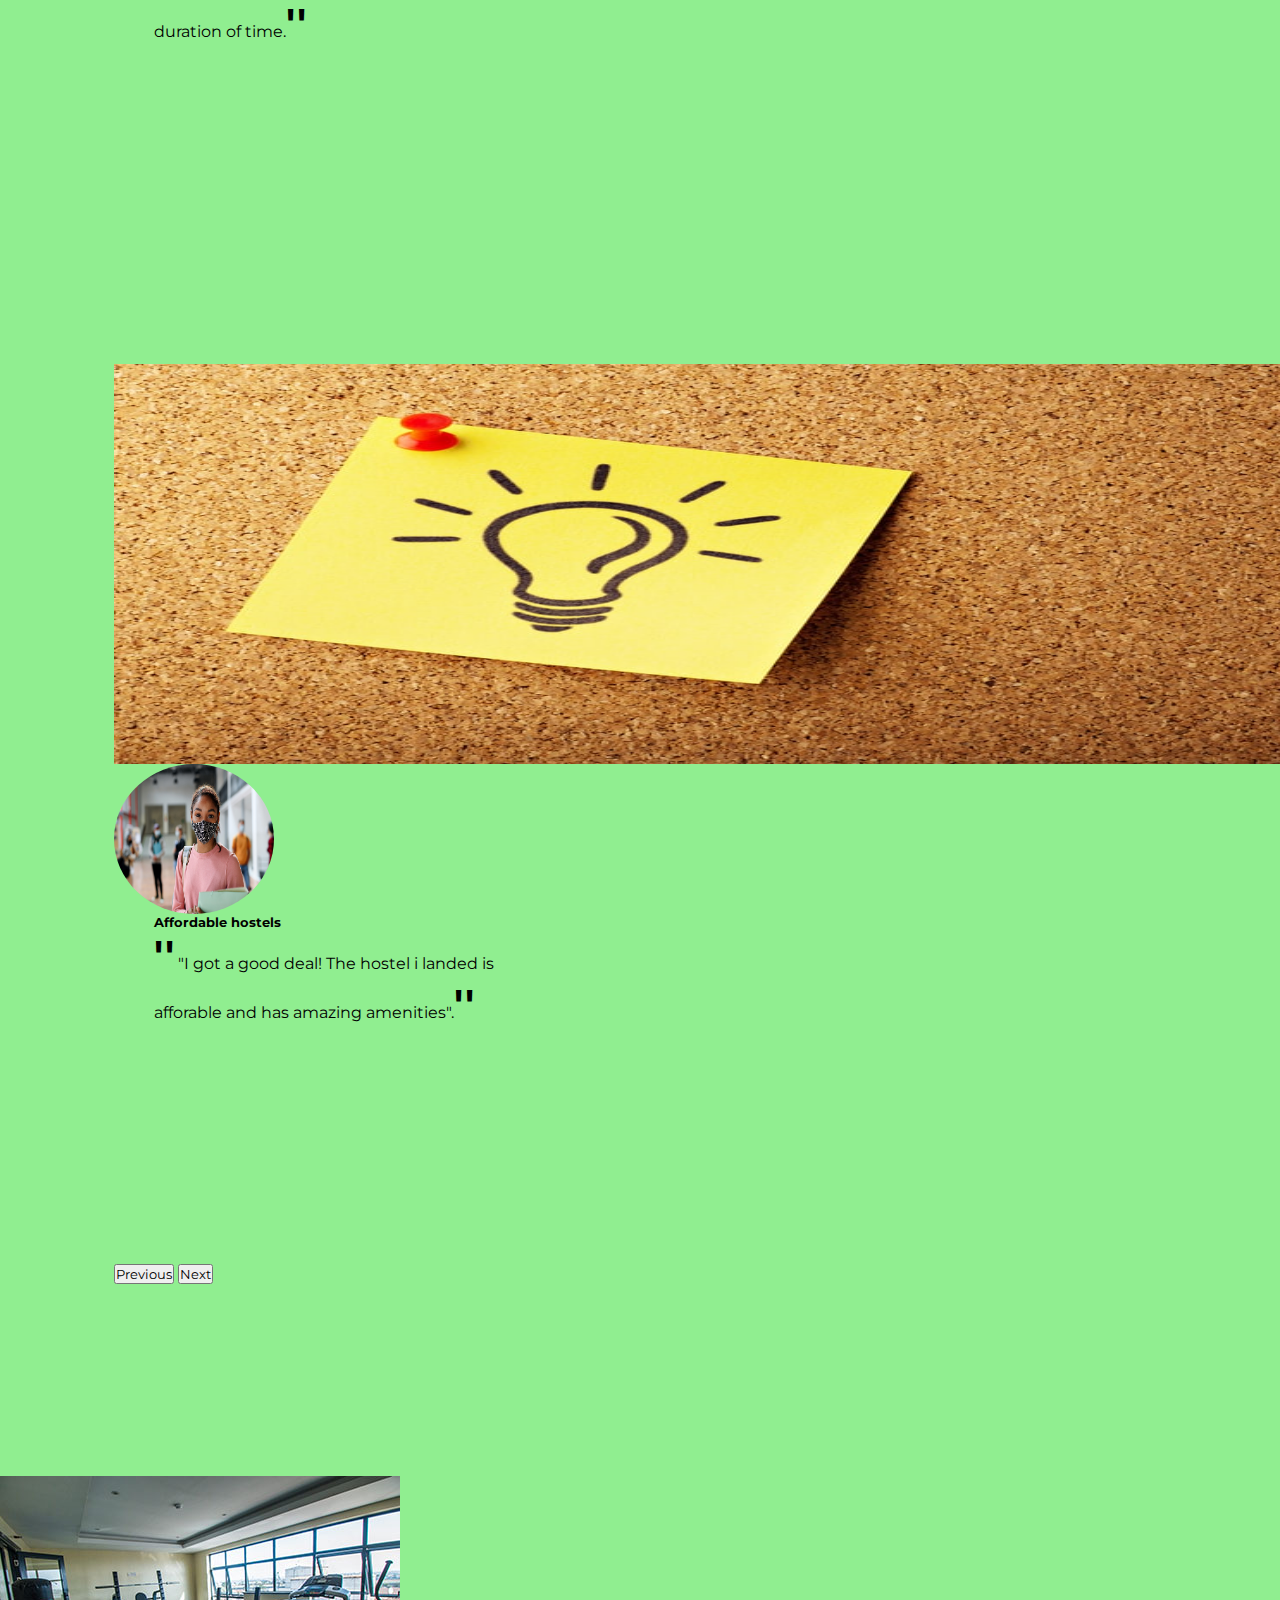
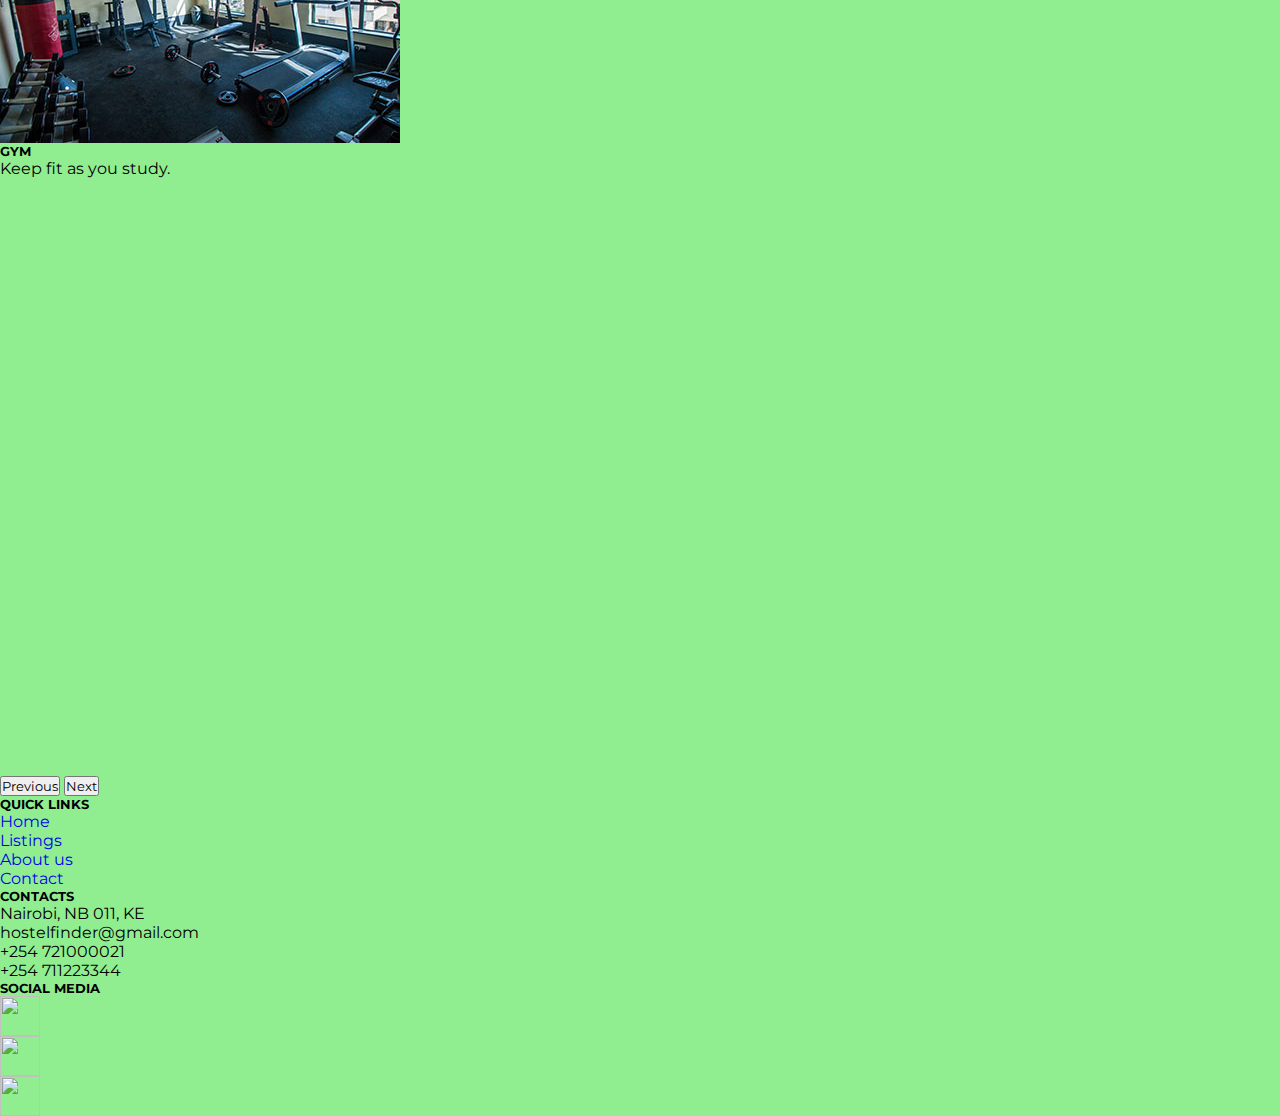
==== commit a8ecd518: "Update the layout" ====
--- a/about.html
+++ b/about.html
@@ -191,7 +191,7 @@
 <div class="row">
 <div class="col-md-4">
  <div class="amenities-box ">
-     <img src="/images/icon.jpeg" alt="">
+     <img src="/images/Icon-2.png" alt="">
      <h6>Study area</h6>
      <p>Spacious study area! No excuse for bad grades!</p>
 </div>
@@ -226,7 +226,7 @@
        <div class="carousel-caption d-none d-md-block">
          <div class="d-flex">
            <div>
-             <img class="student" src="images/student.jpg"  width="160px" height="150px"alt="">
+             <img class="student" src="./images/student.jpeg"  width="160px" height="150px"alt="">
            </div>
          <div class="review-text">
            <h5>Amazing plug for hostels</h5>
@@ -241,7 +241,7 @@
          
         <div class="d-flex">
           <div>
-             <img class="student" src="images/student2.jpeg"  width="160px" height="150px"alt="">
+             <img class="student" src="./images/student2.jpeg"  width="160px" height="150px"alt="">
              </div>
         <div class="review-text" >
          <h5>Seamless customer experience</h5>
@@ -257,7 +257,7 @@
        <div class="carousel-caption d-none d-md-block">
          <div class="d-flex">
            <div>
-             <img class="student" src="images/student3.jpg"  width="160px" height="150px"alt="">
+             <img class="student" src="./images/student3.jpg"  width="160px" height="150px"alt="">
            </div>
            <div class="review-text">
            <h5>  Affordable hostels</h5>
@@ -342,7 +342,7 @@
 
 <script src="../js/script.js"></script>
 
-<script src="./js/script.js"></script>
+
 
 </body>
 
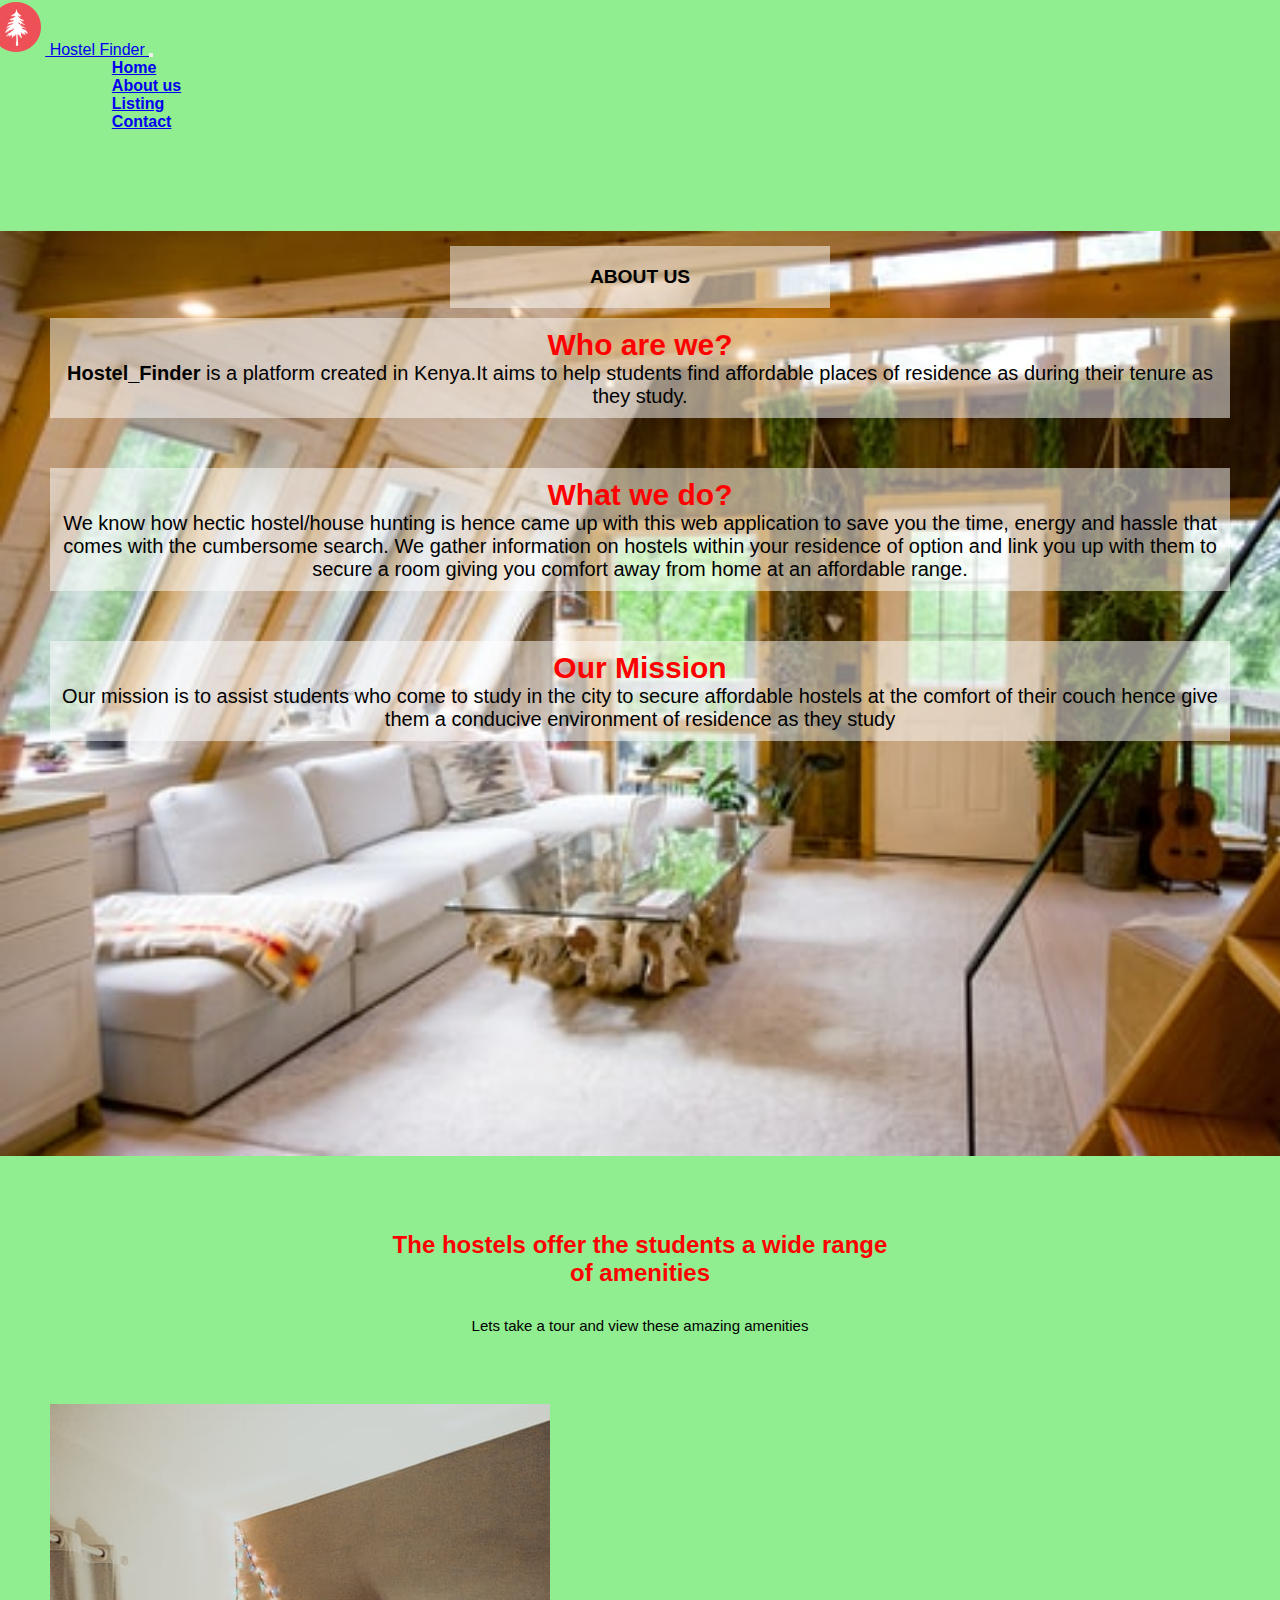
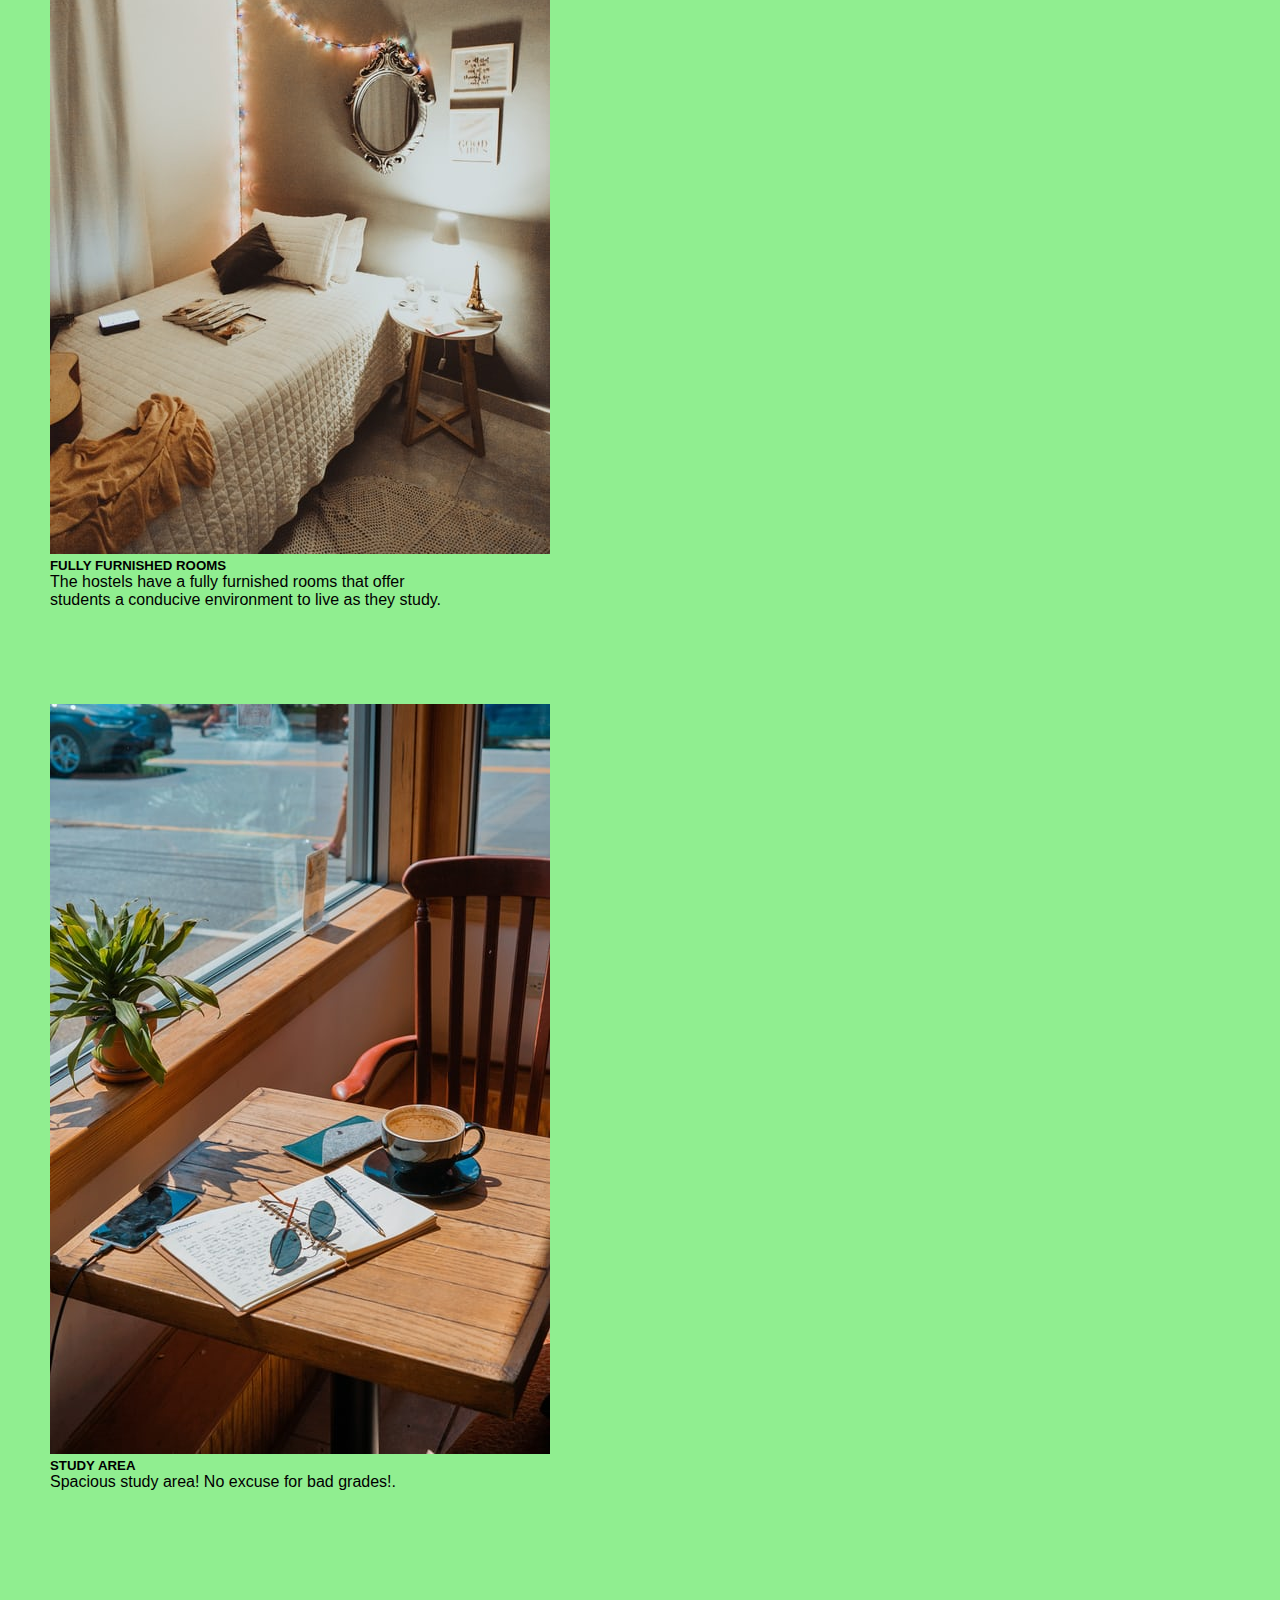
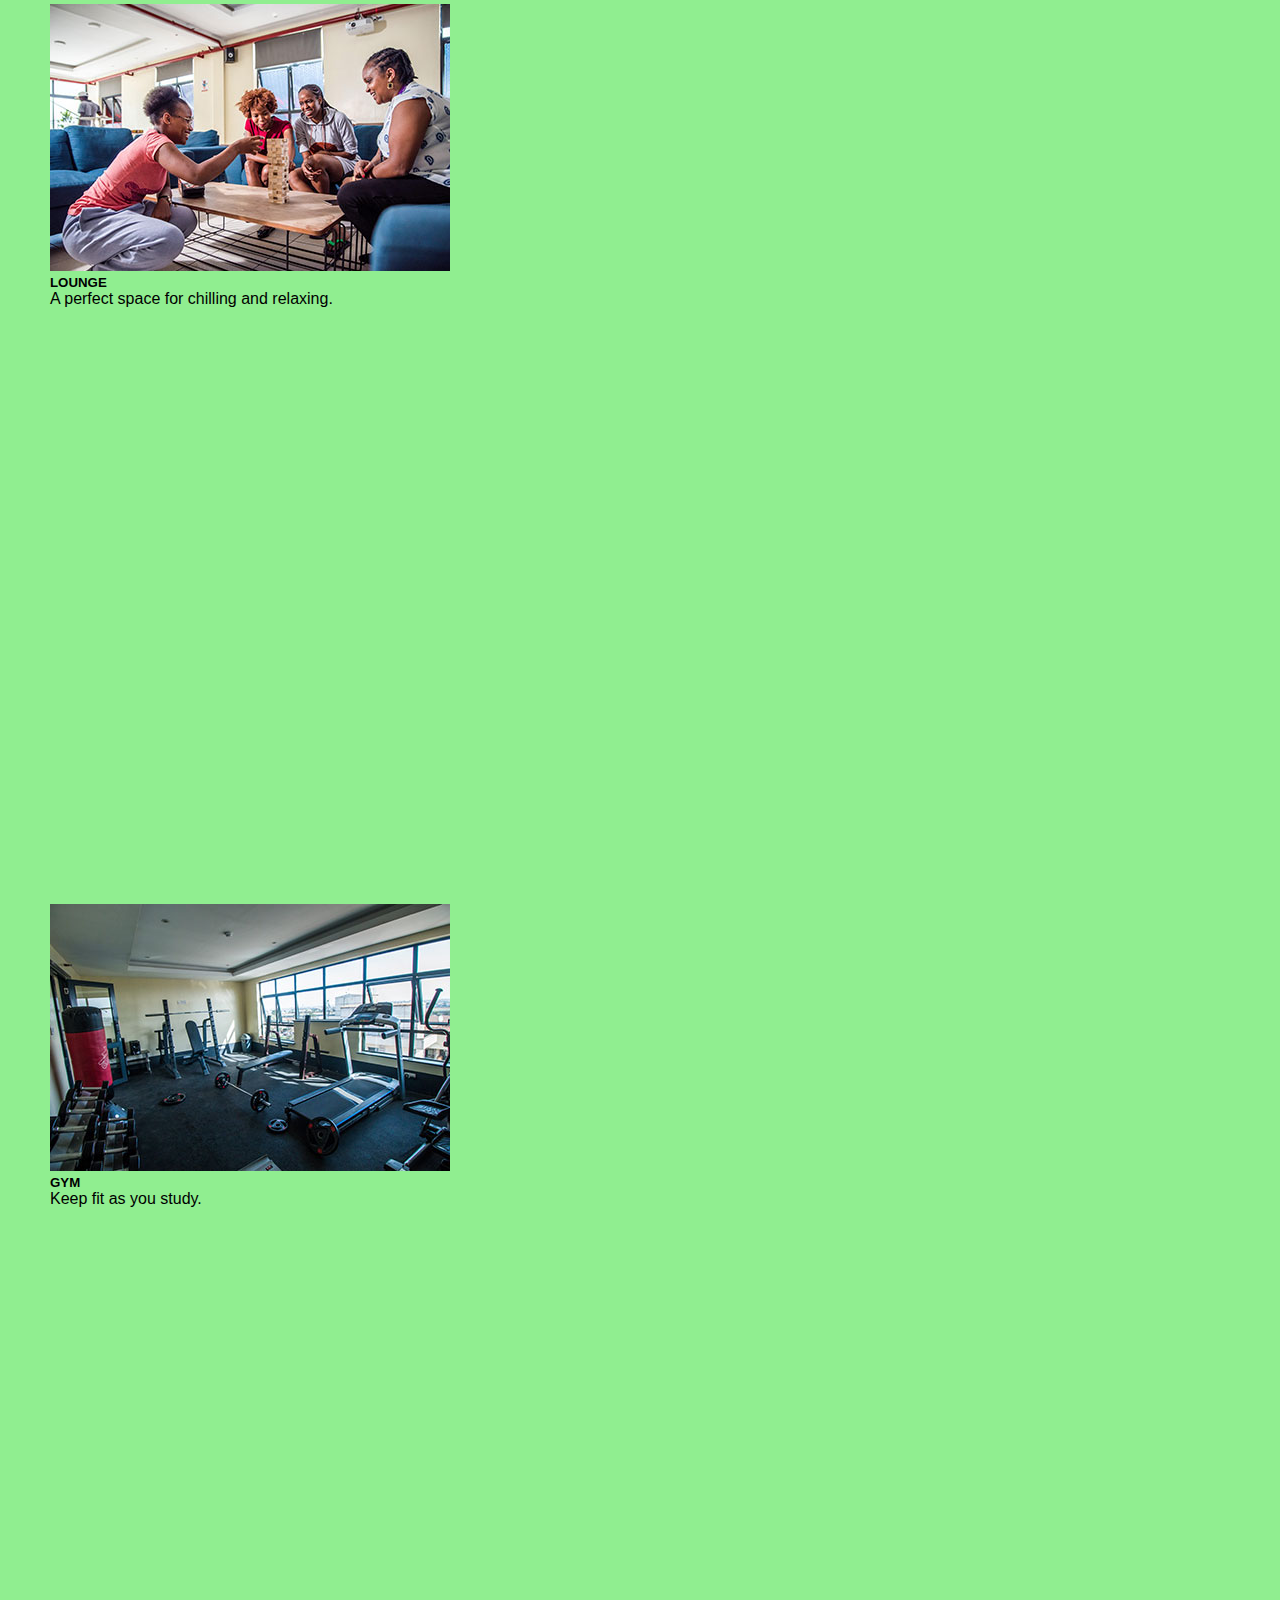
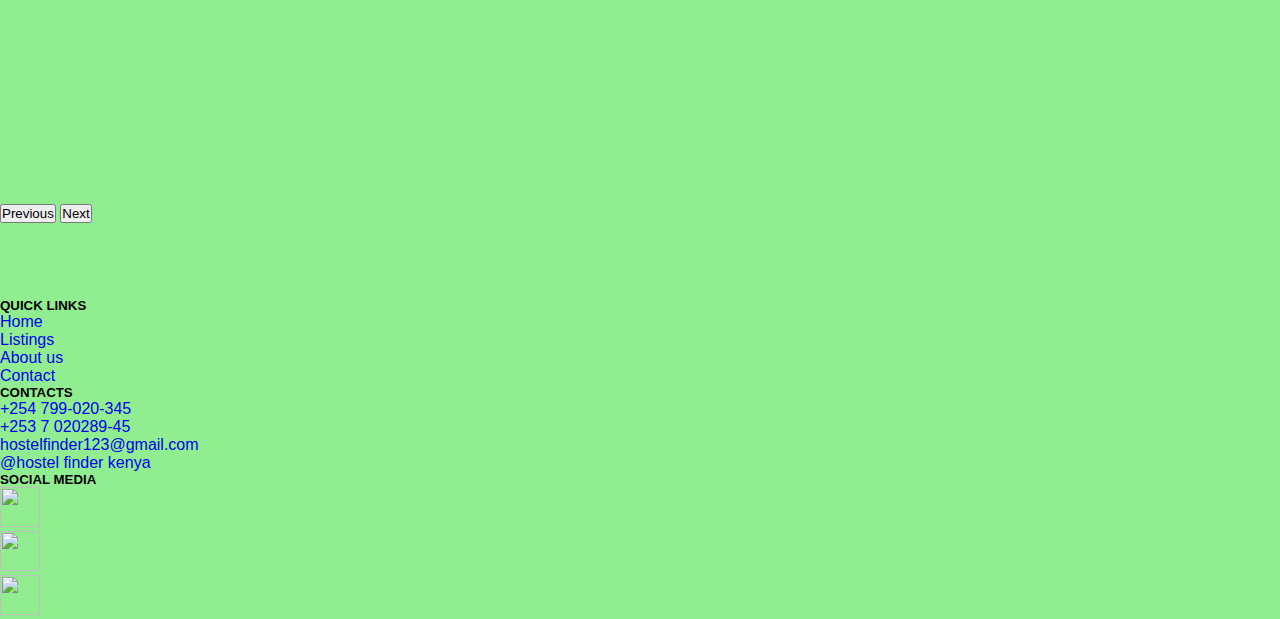
==== commit 844dcd51: "updates" ====
--- a/about.html
+++ b/about.html
@@ -1,349 +1,171 @@
+<!DOCTYPE html>
+<html lang="en">
 
- <meta charset="UTF-8">
- <meta http-equiv="X-UA-Compatible" content="IE=edge">
- <meta name="viewport" content="width=device-width, initial-scale=1.0">
- <title>ABOUT US</title>
- <link rel="stylesheet" href="./about.css">
- <link href="https://cdn.jsdelivr.net/npm/bootstrap@5.1.1/dist/css/bootstrap.min.css" rel="stylesheet" integrity="sha384-F3w7mX95PdgyTmZZMECAngseQB83DfGTowi0iMjiWaeVhAn4FJkqJByhZMI3AhiU" crossorigin="anonymous">
-<script src="https://cdn.jsdelivr.net/npm/bootstrap@5.1.1/dist/js/bootstrap.bundle.min.js" integrity="sha384-/bQdsTh/da6pkI1MST/rWKFNjaCP5gBSY4sEBT38Q/9RBh9AH40zEOg7Hlq2THRZ" crossorigin="anonymous"></script> 
-<link rel="preconnect" href="https://fonts.googleapis.com">
-<link rel="preconnect" href="https://fonts.gstatic.com" crossorigin>
-<link href="https://fonts.googleapis.com/css2?family=Montserrat:ital,wght@0,300;0,400;0,500;1,200&display=swap" rel="stylesheet">
+<head>
+  <meta charset="UTF-8">
+  <meta http-equiv="X-UA-Compatible" content="IE=edge">
+  <meta name="viewport" content="width=device-width, initial-scale=1.0">
+  <title>ABOUT US</title>
+  <link rel="stylesheet" href="./about.css">
+  <link href="https://cdn.jsdelivr.net/npm/bootstrap@5.1.1/dist/css/bootstrap.min.css" rel="stylesheet"
+    integrity="sha384-F3w7mX95PdgyTmZZMECAngseQB83DfGTowi0iMjiWaeVhAn4FJkqJByhZMI3AhiU" crossorigin="anonymous">
+  <script src="https://cdn.jsdelivr.net/npm/bootstrap@5.1.1/dist/js/bootstrap.bundle.min.js"
+    integrity="sha384-/bQdsTh/da6pkI1MST/rWKFNjaCP5gBSY4sEBT38Q/9RBh9AH40zEOg7Hlq2THRZ"
+    crossorigin="anonymous"></script>
+</head>
 
-</head>
-<body><section class="aboutus">
- <!--ABOUT-->
+<body>
+  <section class="aboutus">
+    <div class="tm-main-content" id="top">
+      <div class="tm-top-bar-bg"></div>
+      <div class="tm-top-bar" id="tm-top-bar">
+        <div class="container">
+          <div class="row">
+            <nav class="navbar navbar-expand-lg narbar-light">
+              <a class="navbar-brand mr-auto" href="#">
+                <img src="img/logo.png" alt="Site logo">
+                Hostel Finder
+              </a>
+              <button type="button" id="nav-toggle" class="navbar-toggler collapsed" data-toggle="collapse"
+                data-target="#mainNav" aria-expanded="false" aria-label="Toggle navigation">
+                <span class="navbar-toggler-icon"></span>
+              </button>
+              <div id="mainNav" class="collapse navbar-collapse tm-bg-white">
+                <ul class="navbar-nav ml-auto">
+                  <ul class="navbar-nav ml-auto">
+                    <li class="nav-item active"><a class="nav-link" href="index.html">Home</a></li>
+                    <li class="nav-item"><a class="nav-link" href="about.html">About us</a></li>
+                    <li class="nav-item"><a class="nav-link" href="listings.html">Listing</a></li>
+                    <li class="nav-item"><a class="nav-link" href="contact.html">Contact</a></li>
+                  </ul>
+                  </li>
+                </ul>
+              </div>
+            </div>
+          </nav>
+    </div>
+    <div class="row">
 
- <div
-   id="carouselExampleIndicators"
-   class="carousel slide"
-   data-bs-ride="carousel"
- >
-   <div class="carousel-indicators">
-     <nav class="navbar navabar p-0 navbar-light navbar-expand-lg">
-       <div class="container-fluid">
-         <nav class="navbar navbar-light">
-           <div class="container navbar">
-             <a class="navbar-brand" href="#">
+            </nav>
+          </div>
+        </div>
+      </div>
+      <div class="row">
+        <div class="about">
 
-               <img
-                 class="navbarbrand"
-                 src="./images/logo.png"
-                 alt=""
-                 width="110"
-                 height="80"
-                 SHOWCASE/>
-             </a>
-             <span 
-        style="font-family: 'Permanent Marker', cursive;; color: black; font-size: 30px;font-weight: bolder;" class="navlogo">Hostel_Finder
-     </span>
+          <h1 class="h1-about">ABOUT US</h1>
 
-    </nav>
-         <button
-           class="navbar-toggler"
-           type="button"
-           data-bs-toggle="collapse"
-           data-bs-target="#navbarSupportedContent"
-           aria-controls="navbarSupportedContent"
-           aria-expanded="false"
-           aria-label="Toggle navigation"
-         >
-           <span class="navbar-toggler-icon"></span>
-         </button>
+          <div class="who">
+            <h2>Who are we?</h2>
+            <p><strong>Hostel_Finder</strong> is a platform created in Kenya.It aims to
+              help students find affordable places of residence as during their tenure as they study. </p>
+          </div>
+          <div class="who">
+            <h2>What we do?</h2>
+            <p> We know how hectic hostel/house hunting is hence came up with this web application to save you the time,
+              energy and hassle that comes with the cumbersome search. We gather information on hostels within your
+              residence of option and link you up with them to secure a room giving you comfort away from home at an
+              affordable range. </p>
+          </div>
+          <div class="who">
+            <h2>Our Mission</h2>
+            <p>Our mission is to assist students who come to study in the city to secure affordable hostels at the
+              comfort of their couch hence give them a conducive environment of residence as they study</p>
+          </div>
+        </div>
+    </div>
+</section>
+  <section class="amenities">
+    <div class="container">
+      <h2 class="title">The hostels offer the students a wide range<br> of amenities</h2>
+      <p class="subtitle">Lets take a tour and view these amazing amenities</p>
+    </div>
+    <div id="carousel" class="container">
+      <div id="carouselExampleCaptions" class="carousel slide" data-bs-ride="carousel">
+        <div class="carousel-indicators">
+          <button type="button" data-bs-target="#carouselExampleCaptions" data-bs-slide-to="0" class="active"
+            aria-current="true" aria-label="Slide 1"></button>
+          <button type="button" data-bs-target="#carouselExampleCaptions" data-bs-slide-to="1"
+            aria-label="Slide 2"></button>
+          <button type="button" data-bs-target="#carouselExampleCaptions" data-bs-slide-to="2"
+            aria-label="Slide 3"></button>
+        </div>
+        <div class="carousel-inner">
+          <div class="carousel-item active">
+            <img src="images/room.jpeg" class="d-block w-100 h-50" alt="...">
+            <div class="carousel-caption d-none d-md-block">
+              <h5>FULLY FURNISHED ROOMS</h5>
+              <p>The hostels have a fully furnished rooms that offer students a conducive environment to live as they
+                study.</p>
+            </div>
+          </div>
+          <div class="carousel-item">
+            <img src="images/s1.jpeg" class="d-block w-100 h-50" alt="...">
+            <div class="carousel-caption d-none d-md-block">
+              <h5>STUDY AREA</h5>
+              <p>Spacious study area! No excuse for bad grades!.</p>
+            </div>
+          </div>
+          <div class="carousel-item">
+            <img src="images/lounge.jpg" class="d-block w-100 h-50" alt="...">
+            <div class="carousel-caption d-none d-md-block">
+              <h5>LOUNGE</h5>
+              <p>A perfect space for chilling and relaxing.</p>
+            </div>
+          </div>
+        </div>
+        <div class="carousel-item">
+          <img src="images/gym.jpg" class="d-block w-100 h-50" alt="...">
+          <div class="carousel-caption d-none d-md-block">
+            <h5>GYM</h5>
+            <p>Keep fit as you study.</p>
+          </div>
+        </div>
+      </div>
+      <button class="carousel-control-prev" type="button" data-bs-target="#carouselExampleCaptions"
+        data-bs-slide="prev">
+        <span class="carousel-control-prev-icon" aria-hidden="true"></span>
+        <span class="visually-hidden">Previous</span>
+      </button>
+      <button class="carousel-control-next" type="button" data-bs-target="#carouselExampleCaptions"
+        data-bs-slide="next">
+        <span class="carousel-control-next-icon" aria-hidden="true"></span>
+        <span class="visually-hidden">Next</span>
+      </button>
+    </div>
+    </div>
+  </section>
+  <footer class="bg-secondary text-white pt-5 pb-4">
+    <div class="container text-center text-md-left">
+      <div class="row text-center text-md-left">
+        <div class="col-md-3 col-lg-3 col-xl-3 mx-auto mt-3">
+          <h5 class="text-uppercase mb-4 font-weight-bold text-warning">QUICK LINKS</h5>
+          <p><a href="index.html" class="text-white" style="text-decoration: none;">Home</a></p>
+          <p><a href="listings.html" class="text-white" style="text-decoration: none;">Listings</a></p>
+          <p><a href="about.html" class="text-white" style="text-decoration: none;">About us</a></p>
+          <p><a href="contact.html" class="text-white" style="text-decoration: none;">Contact</a></p>
+        </div>
+        <div class="col-md-3 col-lg-3 col-xl-3 mx-auto mt-3">
+            <h5 class="text-uppercase mb-4 font-weight-bold text-warning">CONTACTS</h5>
+            <p><a href="#" class="text-white" style="text-decoration: none;">+254 799-020-345</a></p>
+            <p><a href="#" class="text-white" style="text-decoration: none;">+253 7 020289-45</a></p>
+            <p><a href="#" class="text-white" style="text-decoration: none;">hostelfinder123@gmail.com</a></p>
+            <p><a href="#" class="text-white" style="text-decoration: none;">@hostel finder kenya</a></p>
+          </div>
+        <div class="col-md-3 col-lg-2 col-xl-2 mx-auto mt-3">
+          <h5 class="text-uppercase mb-4 font-weight-bold text-warning">SOCIAL MEDIA</h5>
+          <p><img src="https://cdn-icons-png.flaticon.com/128/1384/1384053.png" height="40px" width="40px"></p>
+          <p><img src="https://cdn-icons-png.flaticon.com/128/1409/1409937.png" height="40px" width="40px"></p>
+          <p><img src="https://cdn-icons-png.flaticon.com/128/2111/2111463.png" height="40px" width="40px"></p>
+          <a href="#"><i class="fa fa-twitter"></i>
+          <a href="#"><i class="fa fa-instagram"></i>
+          <a href="#"><i class="fa fa-gmail"></i>
+        </div>
+      </div>
+    </div>
 
-         <div class="collapse navbar-collapse" id="navbarSupportedContent">
-           <ul class="navbar-nav me-auto mb-2 mb-lg-0">
-             <li class="nav-item">
-             </li>
-             <li class="nav-item">
-               <a class="nav-link text-light" href="index.html">HOME</a>
-             </li>
-             <li class="nav-item">
-               <a class="nav-link text-light" href="listings.html">LISTINGS</a>
-             </li>
-             <li class="nav-item">
-                 <a class="nav-link text-light" href="about.html">ABOUT</a>
-               </li>
-             <li class="nav-item">
-               <a class="nav-link text-light" href="contact.html">CONTACT</a>
-             </li>
-           </ul>
-           
-         </div>
-
-       </div>
-     </nav>
-     <button
-       type="button"
-       data-bs-target="#carouselExampleIndicators"
-       data-bs-slide-to="0"
-       class="active"
-       aria-current="true"
-       aria-label="Slide 1"
-     ></button>
-     <button
-       type="button"
-       data-bs-target="#carouselExampleIndicators"
-       data-bs-slide-to="1"
-       aria-label="Slide 2"
-     ></button>
-     <button
-       type="button"
-       data-bs-target="#carouselExampleIndicators"
-       data-bs-slide-to="2"
-       aria-label="Slide 3"
-     ></button>
-   </div>
-   <div class="carousel-inner">
-     <div class="carousel-item active">
-       <img
-         src="./images/room.jpeg"
-         class="d-block"
-         width="1400px"
-         height="600px"
-         alt="..."
-       />
-       <div class="carousel-caption d-none d-md-block">
-         <h5 class="showcase-text">Fully furnished rooms.</h5>
-         <p class="showcase-subtext">
-          Giving you a conducive environment as you study.
-         </p>
-       </div>
-     </div>
-     <div class="carousel-item">
-       <img
-         src="./images/s1.jpeg"
-         class="d-block"
-         width="1400px"
-         height="600px"
-         alt="..."
-       />
-       <div class="carousel-caption d-none d-md-block">
-         <h5 class="showcase-text">Study area</h5>
-         <p class="showcase-subtext">
-           No excuse for bad grades!
-         </p>
-       </div>
-     </div>
-     <div class="carousel-item">
-       <img
-         src="./images/lounge1.jpeg"
-         class="d-block"
-         width="1400px"
-         height="600px"
-         alt="..."
-       />
-       <div class="carousel-caption d-none d-md-block">
-         <h5 class="showcase-text">Lounge</h5>
-         <p class="showcase-subtext">
-           Perfect spot for chilling as you unwind.
-         </p>
-       </div>
-     </div>
-   </div>
-   <button
-     class="carousel-control-prev"
-     type="button"
-     data-bs-target="#carouselExampleIndicators"
-     data-bs-slide="prev"
-   >
-     <span class="carousel-control-prev-icon" aria-hidden="true"></span>
-     <span class="visually-hidden">Previous</span>
-   </button>
-   <button
-     class="carousel-control-next"
-     type="button"
-     data-bs-target="#carouselExampleIndicators"
-     data-bs-slide="next"
-   >
-     <span class="carousel-control-next-icon" aria-hidden="true"></span>
-     <span class="visually-hidden">Next</span>
-   </button>
- </div>
- 
-   <div class="row">
-     <div class="about">
-         <h1 class="h1-about">ABOUT US</h1>
-         <div class="who">
-             <h2>Who are we?</h2>
-             <p><strong>Hostel_Finder</strong> is a platform created in Kenya.It aims to
-                 help students find affordable places of residence during their tenure as they study.</p>
-         </div>
-         <div class="who">
-             <h2>What we do?</h2>
-             <p> We know how hectic hostel/house hunting is hence came up with this web application to save you the time, energy and hassle that comes with the cumbersome search. We gather information on hostels within your residence of option and link you up with them to secure a room giving you comfort away from home at an affordable range.</p>
-         </div>
-         <div class="who">
-             <h2>Our Mission</h2>
-             <p>Our mission is to assist students who come to study in the city to secure affordable hostels at the comfort of their couch hence give them a conducive environment of residence as they study. Additionally collaborate with hostel owners and link them up with students.</p>
-         </div>
-
-     </div>
- 
- </div>
-</section>
-
-<section class="amenities">
- <div class="container">
-     <h2 class="title">The hostels offer the students a wide range<br> of amenities</h2>
-<p class="subtitle">Below are amenities which the hostel offers;</p>
-
-<div class="row">
-<div class="col-md-4">
- <div class="amenities-box ">
-     <img src="/images/Icon-2.png" alt="">
-     <h6>Study area</h6>
-     <p>Spacious study area! No excuse for bad grades!</p>
-</div>
-</div>
-<div class="col-md-4">
- <div class="amenities-box active-service">
-     <img src="./images/Icon-2.png" alt="">
-     <h6>Fully furnished rooms</h6>
-<p>The hostels have fully furnished rooms that offer students a conducive environment to live as they study.</p>
-</div>
-</div>
-<div class="col-md-4">
- <div class="amenities-box">
-     <img src="./images/Icon-2.png" alt="">
-     <h6>Other amazing amenities and features</h6>
-<p>The hostels offer the students, delicious meals, hot shower, gym,lounge and WIFI</p>
-</div>
-</div>
-</div>
-</section>
-
-<!--Customers reviews-->
-
-<div class="reviews">
- <div id="carouselExampleDark" class="carousel carousel-dark slide" data-bs-ride="carousel">
-   <h3 class="text-center creview">Customer reviews</h3>
-   <div class="carousel-inner">
-     <div class="carousel-item active" data-bs-interval="10000">
-       
-       <img src="./images/bulb.jpeg" class="d-block " width="1300px"  height="300px" alt="...">
-       
-       <div class="carousel-caption d-none d-md-block">
-         <div class="d-flex">
-           <div>
-             <img class="student" src="./images/student.jpeg"  width="160px" height="150px"alt="">
-           </div>
-         <div class="review-text">
-           <h5>Amazing plug for hostels</h5>
-           <p> <span style="font-weight: bolder; font-size: 40px;">''</span> Loved the hostel hunting experience! Hostel_finder made the work easier for me to get an amazing hostel.<span style="font-weight: bolder; font-size: 40px;">''</p>
-         </div>
-         </div>
-         </div>
- </div>
-     <div class="carousel-item" data-bs-interval="2000">
-       <img src="./images/bulb.jpeg" class="d-block " width="1300px"  height="300px" alt="...">
-       <div class="carousel-caption d-none d-md-block">
-         
-        <div class="d-flex">
-          <div>
-             <img class="student" src="./images/student2.jpeg"  width="160px" height="150px"alt="">
-             </div>
-        <div class="review-text" >
-         <h5>Seamless customer experience</h5>
-         <p> <span style="font-weight: bolder; font-size: 40px;">''</span> Hostel finder helped me to get a place of residence near my school in a very short duration of time.<span style="font-weight: bolder; font-size: 40px;">''</p>
-        </div>
-        </div>
-         
-       </div>
-     </div>
-
-     <div class=" carousel-item">
-       <img src="./images/bulb.jpeg" class="d-block " width="1500px"  height="400px"  alt="...">
-       <div class="carousel-caption d-none d-md-block">
-         <div class="d-flex">
-           <div>
-             <img class="student" src="./images/student3.jpg"  width="160px" height="150px"alt="">
-           </div>
-           <div class="review-text">
-           <h5>  Affordable hostels</h5>
-           <p> <span style="font-weight: bolder; font-size: 40px;">''</span> "I got a good deal! The hostel i landed is afforable and has amazing amenities".<span style="font-weight: bolder; font-size: 40px;">''</p>
-         </div>
-        
-         </div>
-       </div>
-     </div>
-   </div>
-   <button class="carousel-control-prev" type="button" data-bs-target="#carouselExampleDark" data-bs-slide="prev">
-     <span class="carousel-control-prev-icon" aria-hidden="true"></span>
-     <span class="visually-hidden">Previous</span>
-   </button>
-   <button class="carousel-control-next" type="button" data-bs-target="#carouselExampleDark" data-bs-slide="next">
-     <span class="carousel-control-next-icon" aria-hidden="true"></span>
-     <span class="visually-hidden">Next</span>
-   </button>
-   
- </div>
-</div>
-
-<footer class="bg-secondary text-white pt-5 pb-4">
-
-     <div class="carousel-item">
-       <img src="./images/gym.jpg" class="d-block w-100 h-50" alt="...">
-       <div class="carousel-caption d-none d-md-block">
-         <h5>GYM</h5>
-         <p>Keep fit as you study.</p>
-       </div>
-     </div>
-   </div>
-   <button class="carousel-control-prev" type="button" data-bs-target="#carouselExampleCaptions"
-     data-bs-slide="prev">
-     <span class="carousel-control-prev-icon" aria-hidden="true"></span>
-     <span class="visually-hidden">Previous</span>
-   </button>
-   <button class="carousel-control-next" type="button" data-bs-target="#carouselExampleCaptions"
-     data-bs-slide="next">
-     <span class="carousel-control-next-icon" aria-hidden="true"></span>
-     <span class="visually-hidden">Next</span>
-   </button>
- </div>
- </div>
-</section>
-<footer class="bg-secondary text-white pt-5 pb-4">
-
- <div class="container text-center text-md-left">
-   <div class="row text-center text-md-left">
-     <div class="col-md-3 col-lg-3 col-xl-3 mx-auto mt-3">
-       <h5 class="text-uppercase mb-4 font-weight-bold text-warning">QUICK LINKS</h5>
-       <p><a href="index.html" class="text-white" style="text-decoration: none;">Home</a></p>
-       <p><a href="listings.html" class="text-white" style="text-decoration: none;">Listings</a></p>
-       <p><a href="about.html" class="text-white" style="text-decoration: none;">About us</a></p>
-       <p><a href="contact.html" class="text-white" style="text-decoration: none;">Contact</a></p>
-     </div>
-     <div class="col-md-3 col-lg-2 col-xl-2 mx-auto mt-3">
-       <h5 class="text-uppercase mb-4 font-weight-bold text-warning">CONTACTS</h5>
-       <p><i class="fas fa-home mr-3"></i>Nairobi, NB 011, KE</p>
-       <p><i class="fas fa-envelope mr-3"></i>hostelfinder@gmail.com</p>
-       <p><i class="fas fa-phone mr-3"></i>+254 721000021</p>
-       <p><i class="fas fa-print mr-3"></i>+254 711223344</p>
-     </div>
-     <div class="col-md-3 col-lg-2 col-xl-2 mx-auto mt-3">
-       <h5 class="text-uppercase mb-4 font-weight-bold text-warning">SOCIAL MEDIA</h5>
-       <p><img src="https://cdn-icons-png.flaticon.com/128/1384/1384053.png" height="40px" width="40px"></p>
-       <p><img src="https://cdn-icons-png.flaticon.com/128/1409/1409937.png" height="40px" width="40px"></p>
-       <p><img src="https://cdn-icons-png.flaticon.com/128/2111/2111463.png" height="40px" width="40px"></p>
-       <a href="#"><i class="fa fa-twitter"></i>
-
-       <a href="#"><i class="fa fa-instagram"></i>
-       <a href="#"><i class="fa fa-gmail"></i>
-
-         <a href="#"><i class="fa fa-instagram"></i>
-           <a href="#"><i class="fa fa-gmail"></i>
-
-     </div>
-   </div>
- </div>
-
-</footer>
-
-<script src="../js/script.js"></script>
-
-
-
+  </footer>
+  <script src="./js/script.js"></script>
 </body>
 
 </html>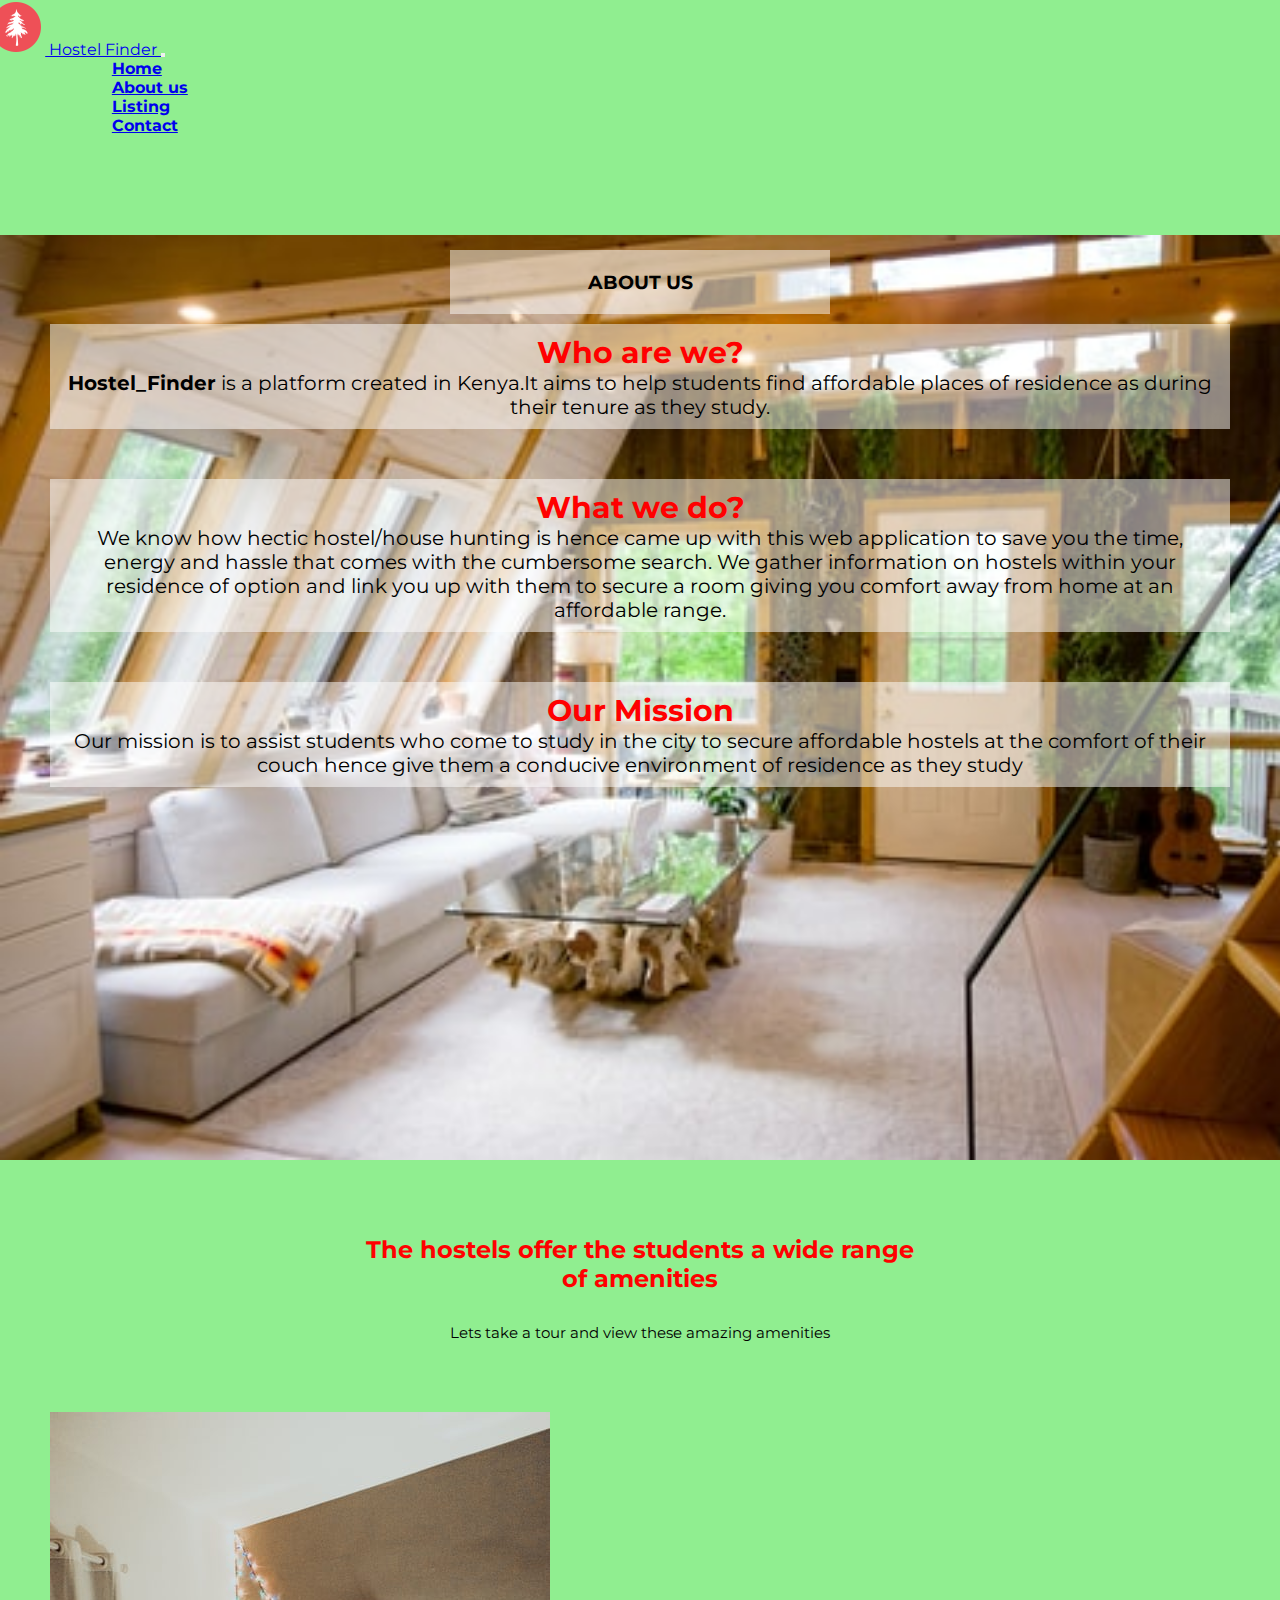
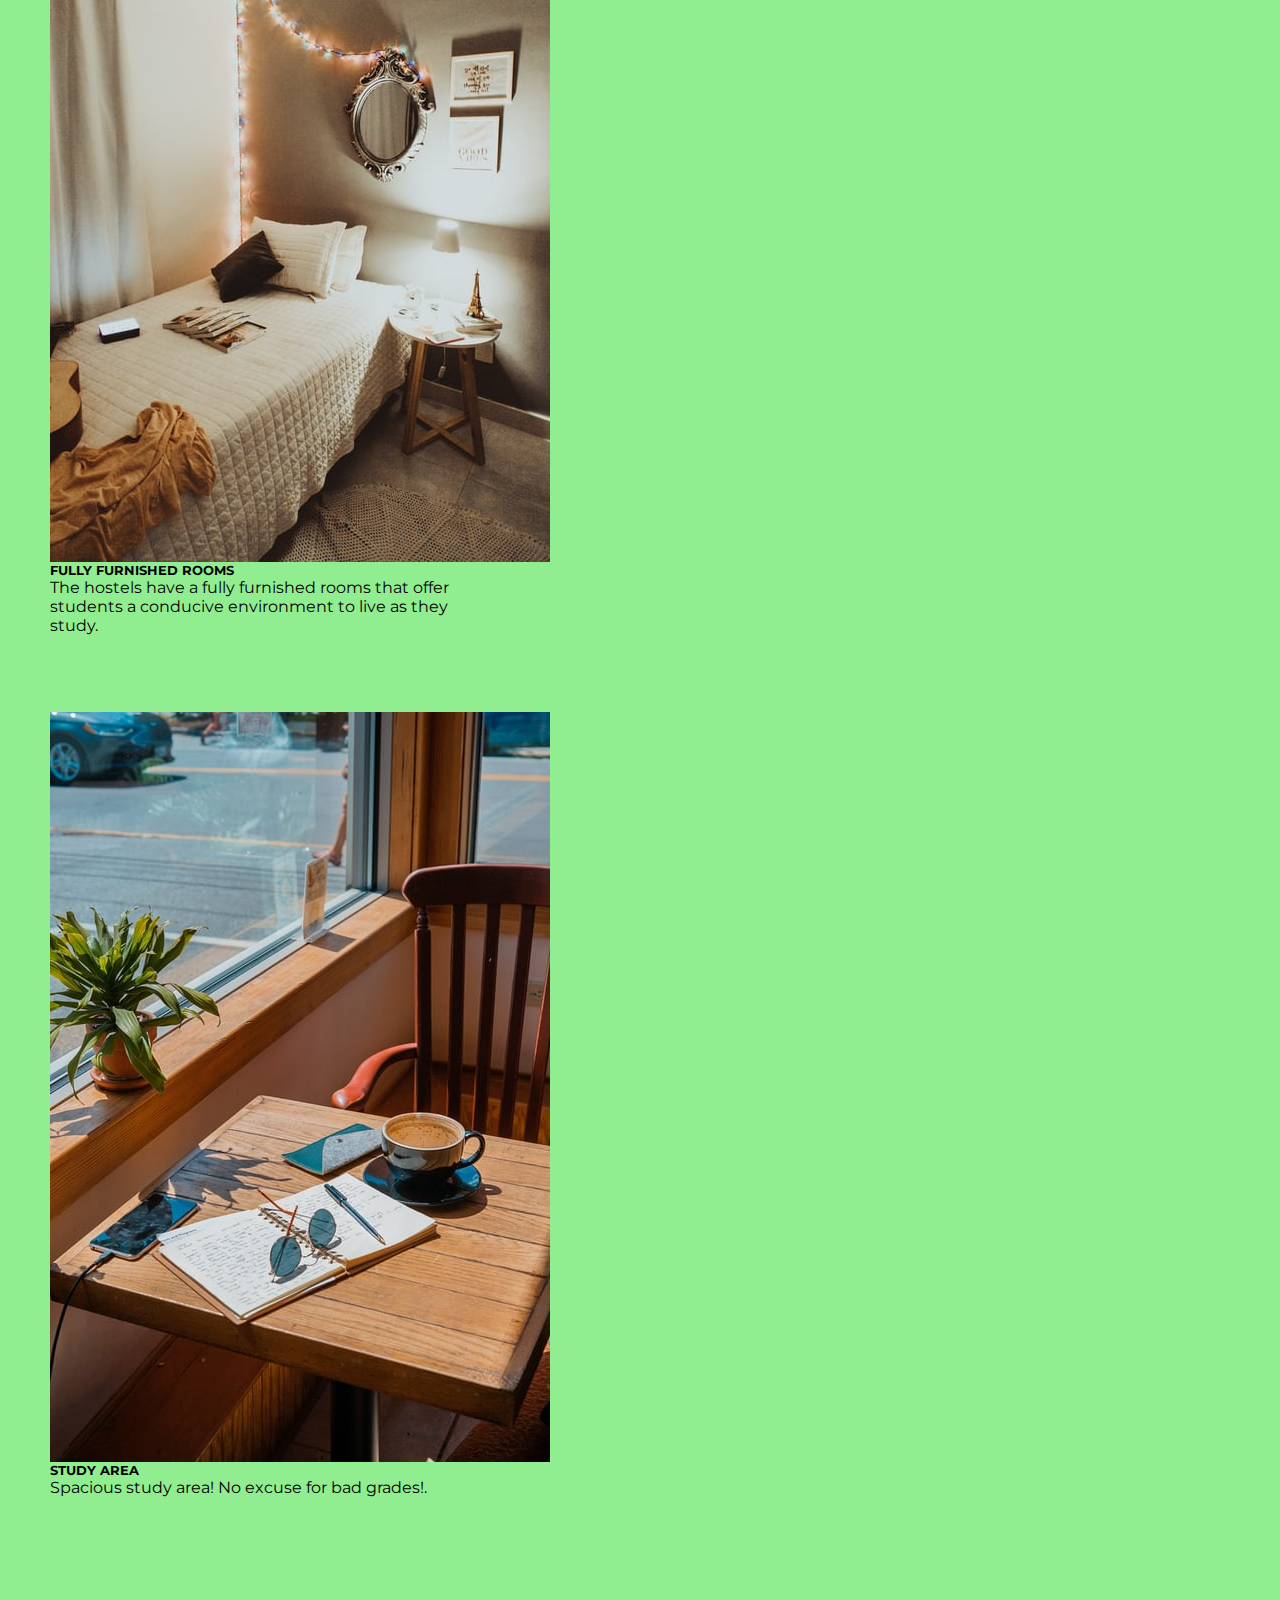
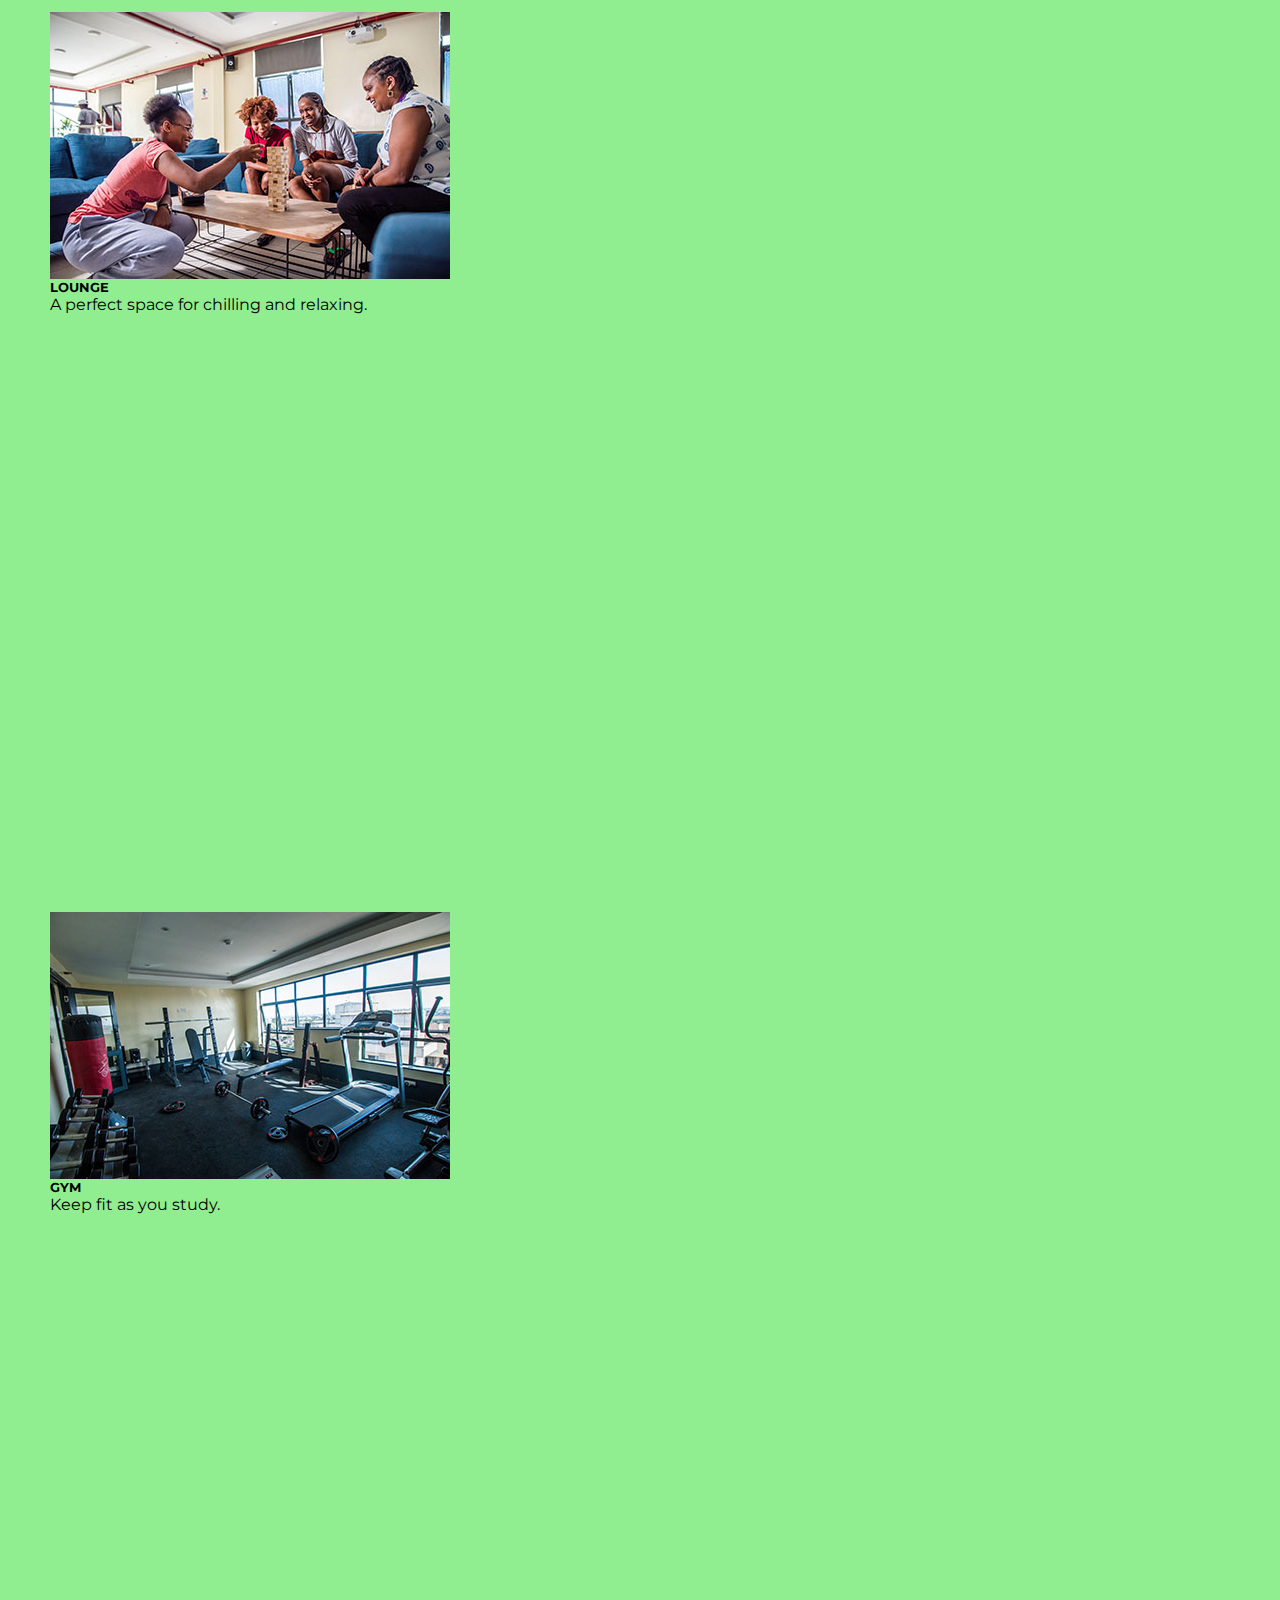
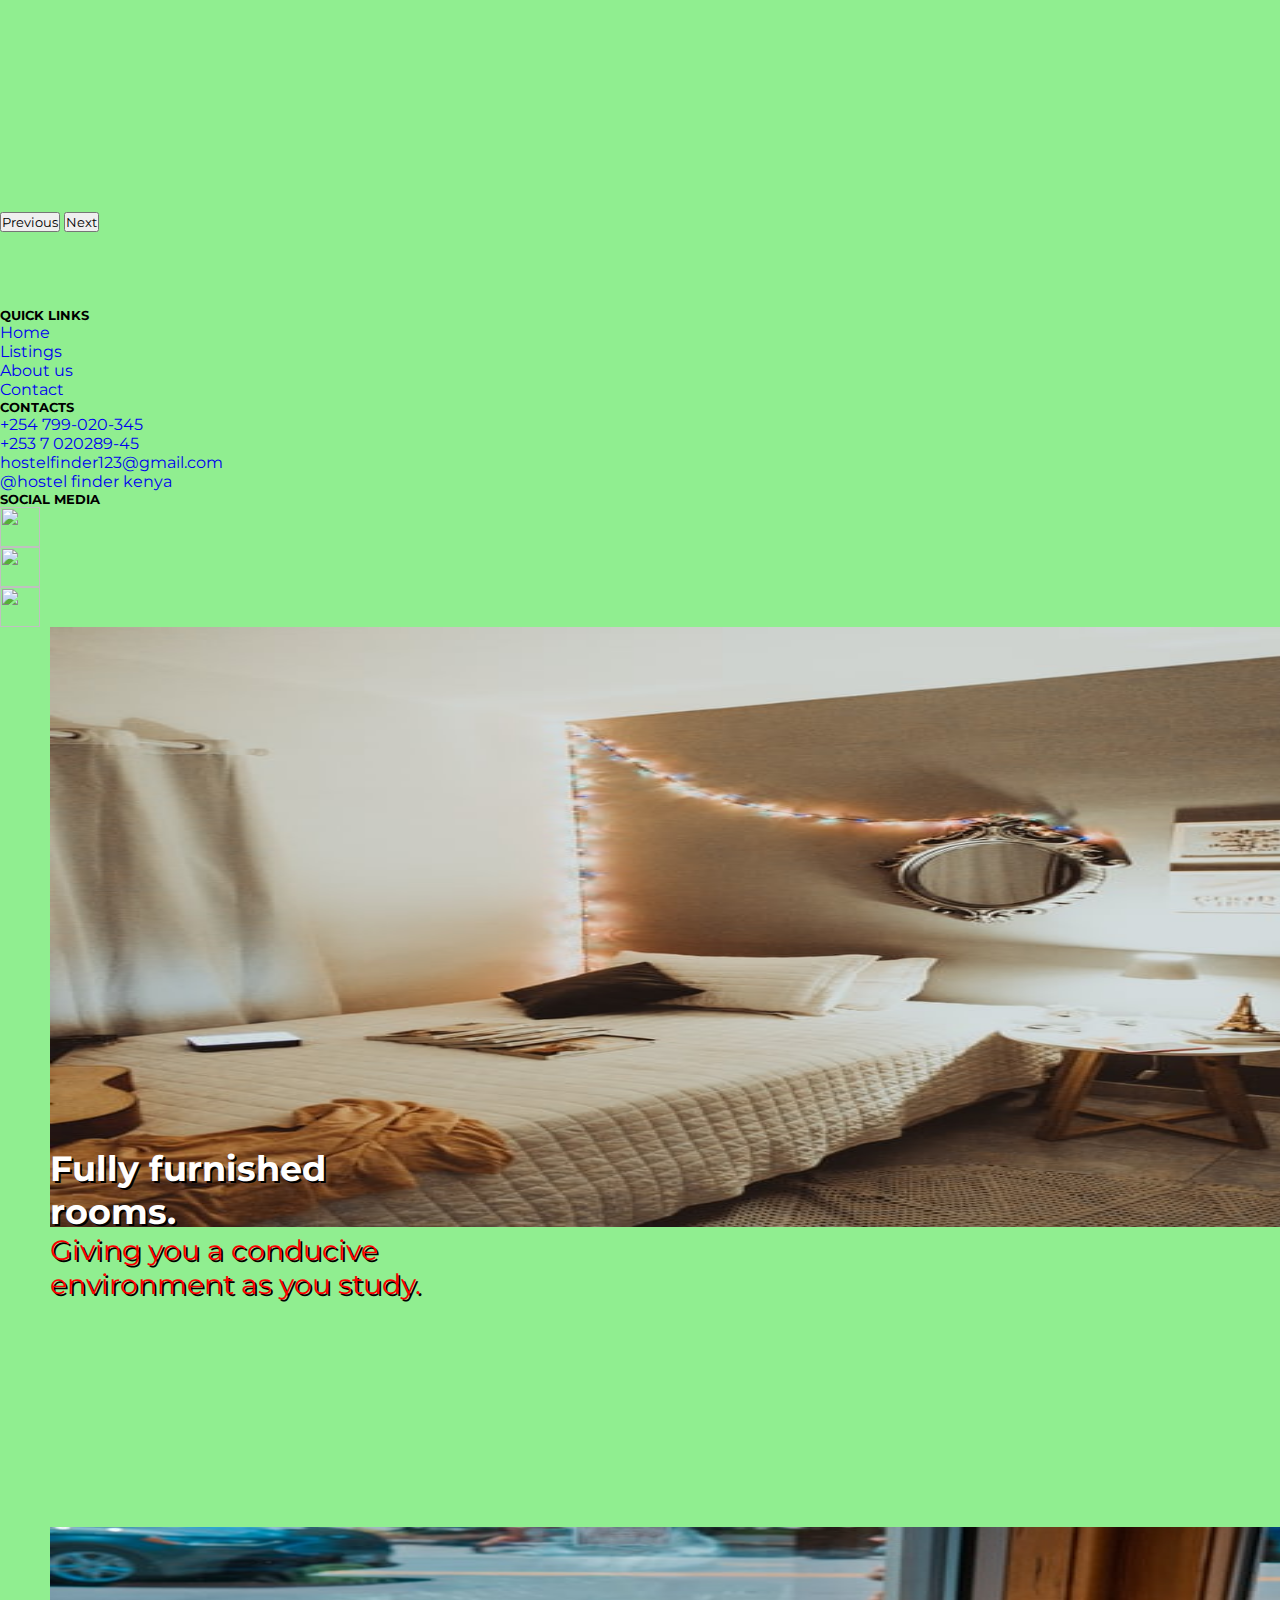
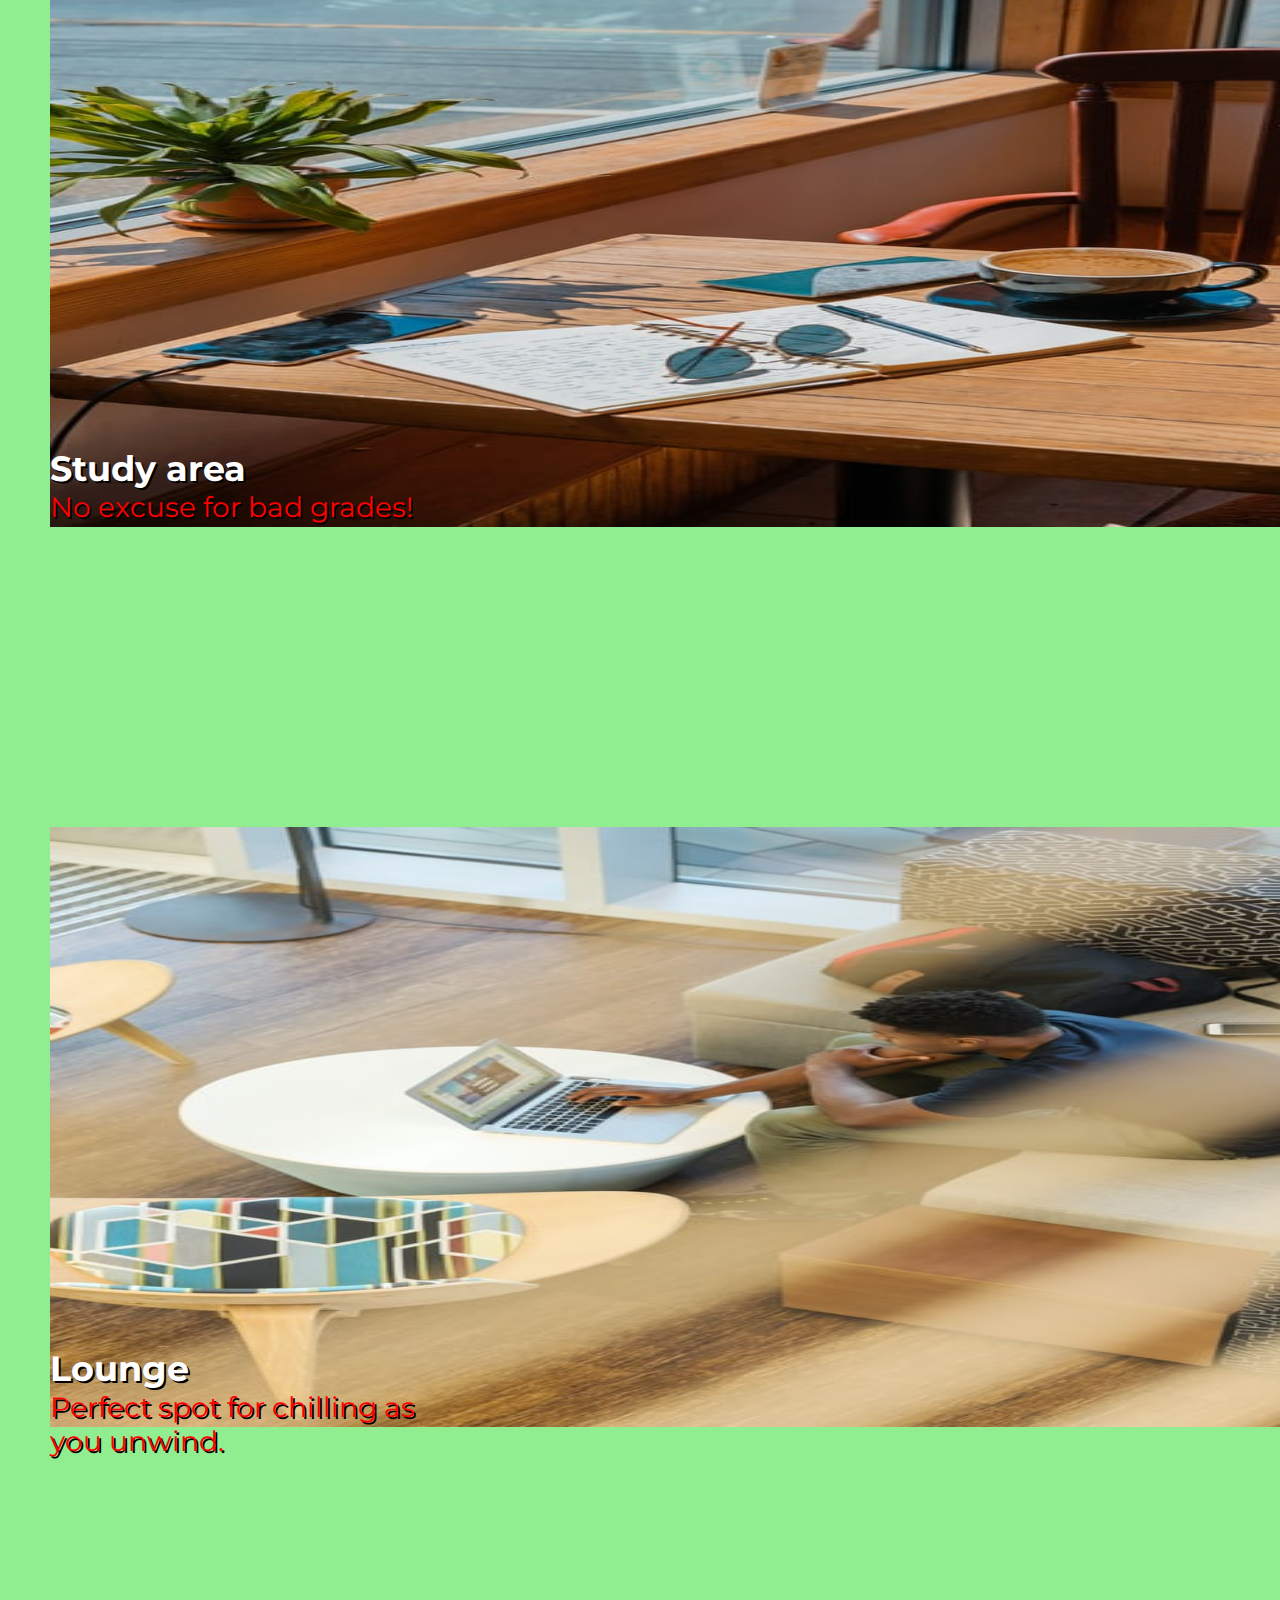
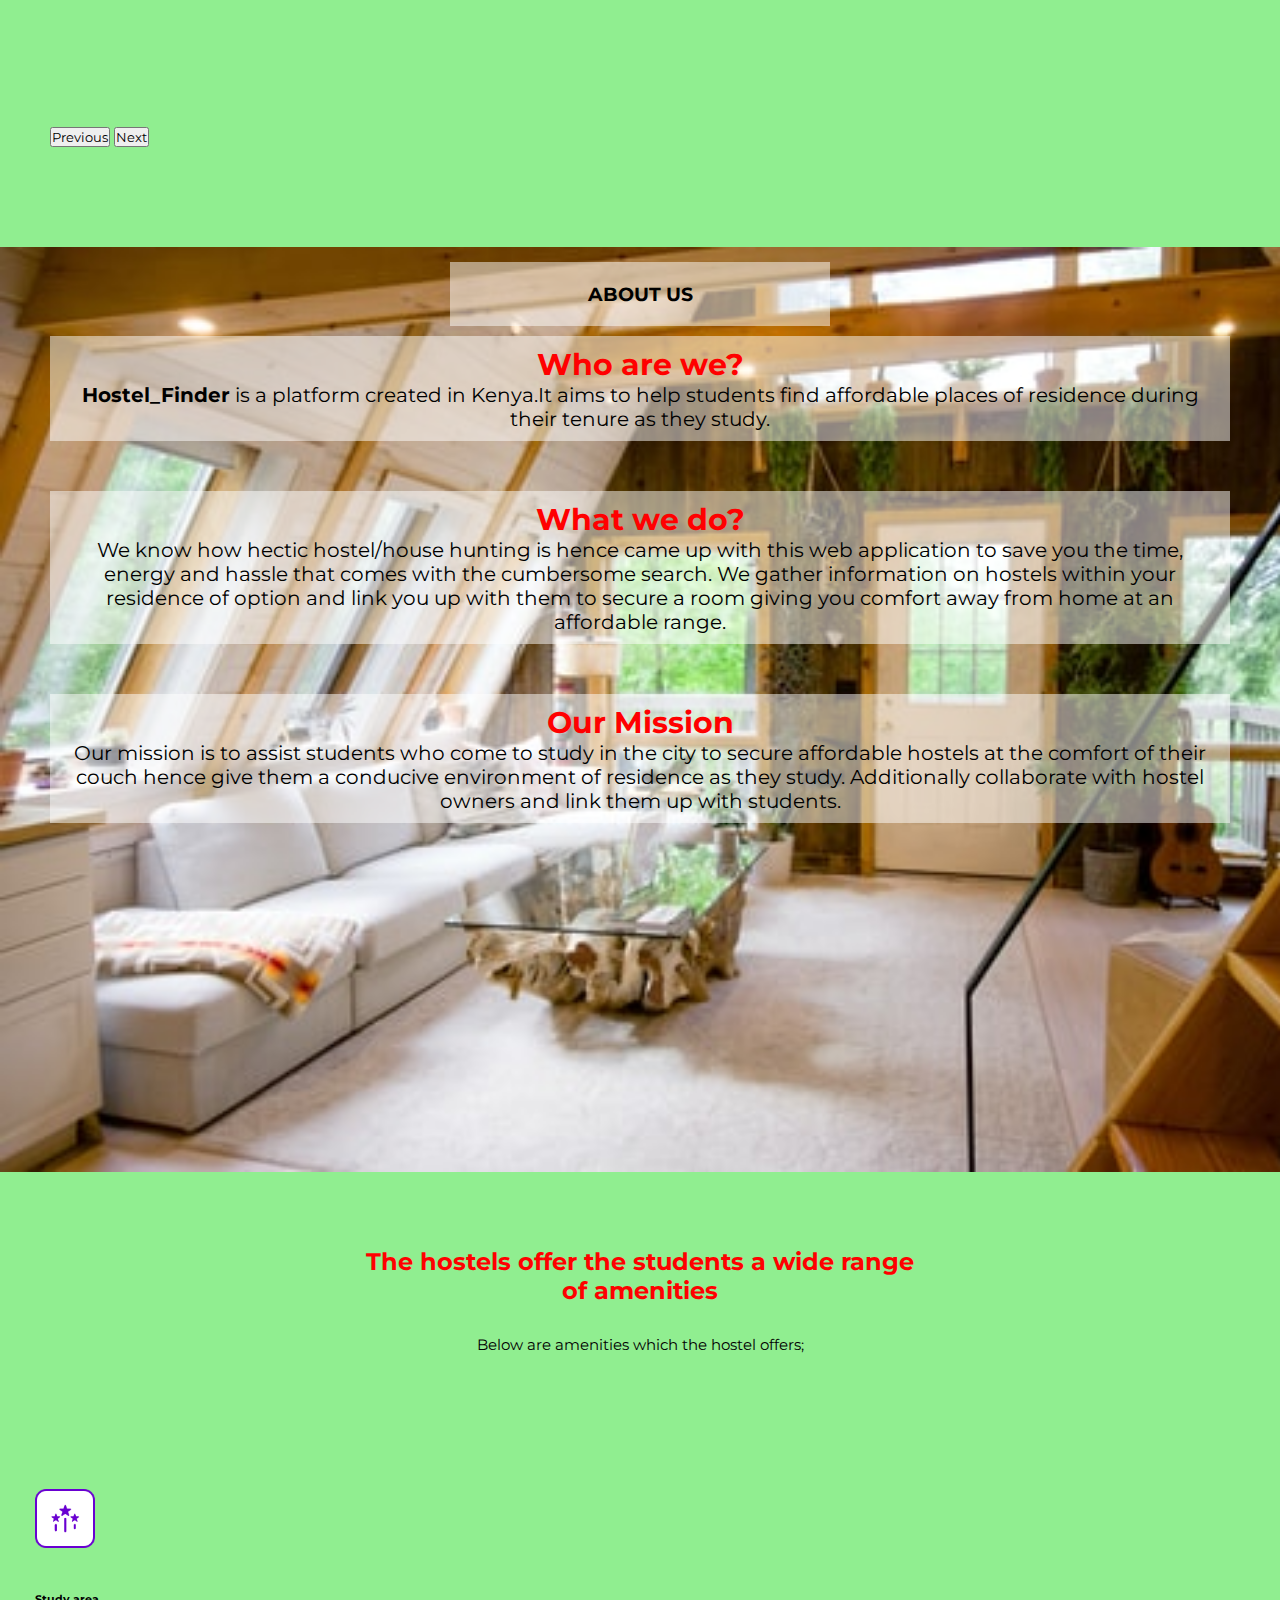
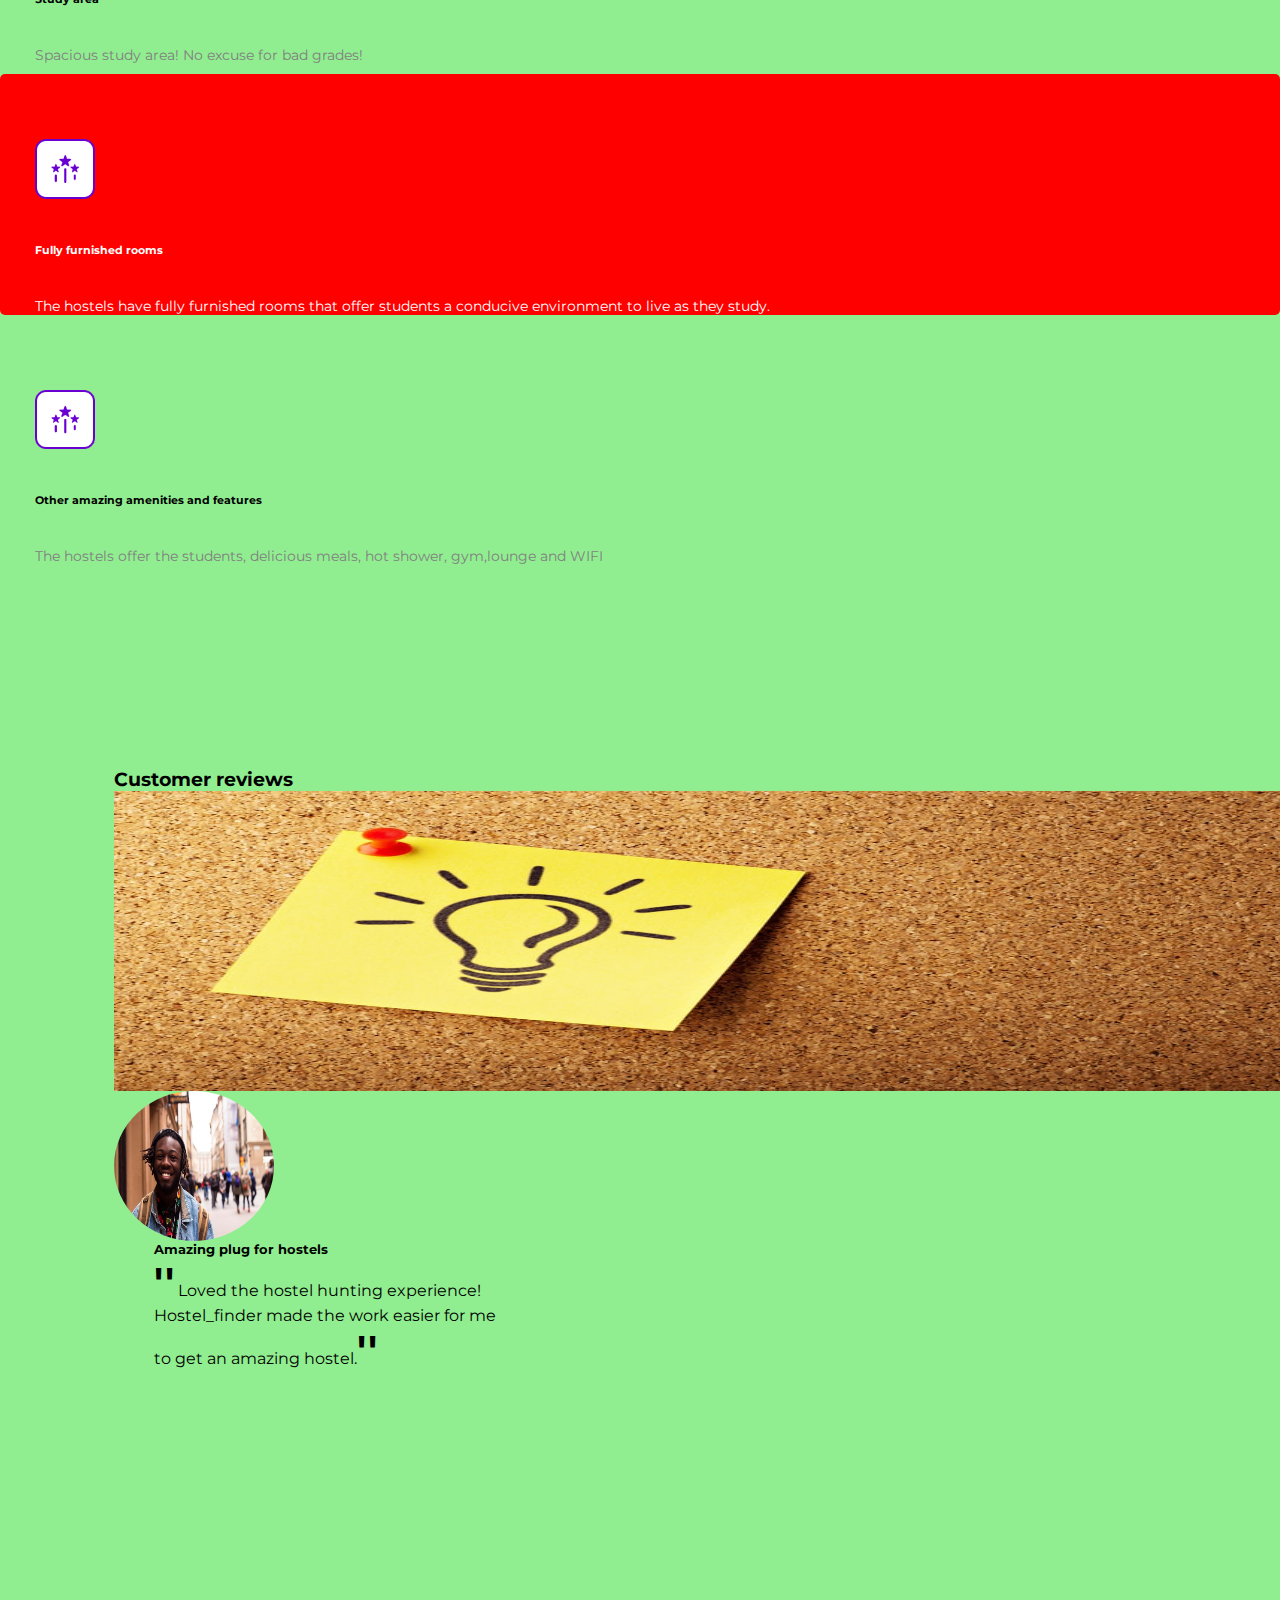
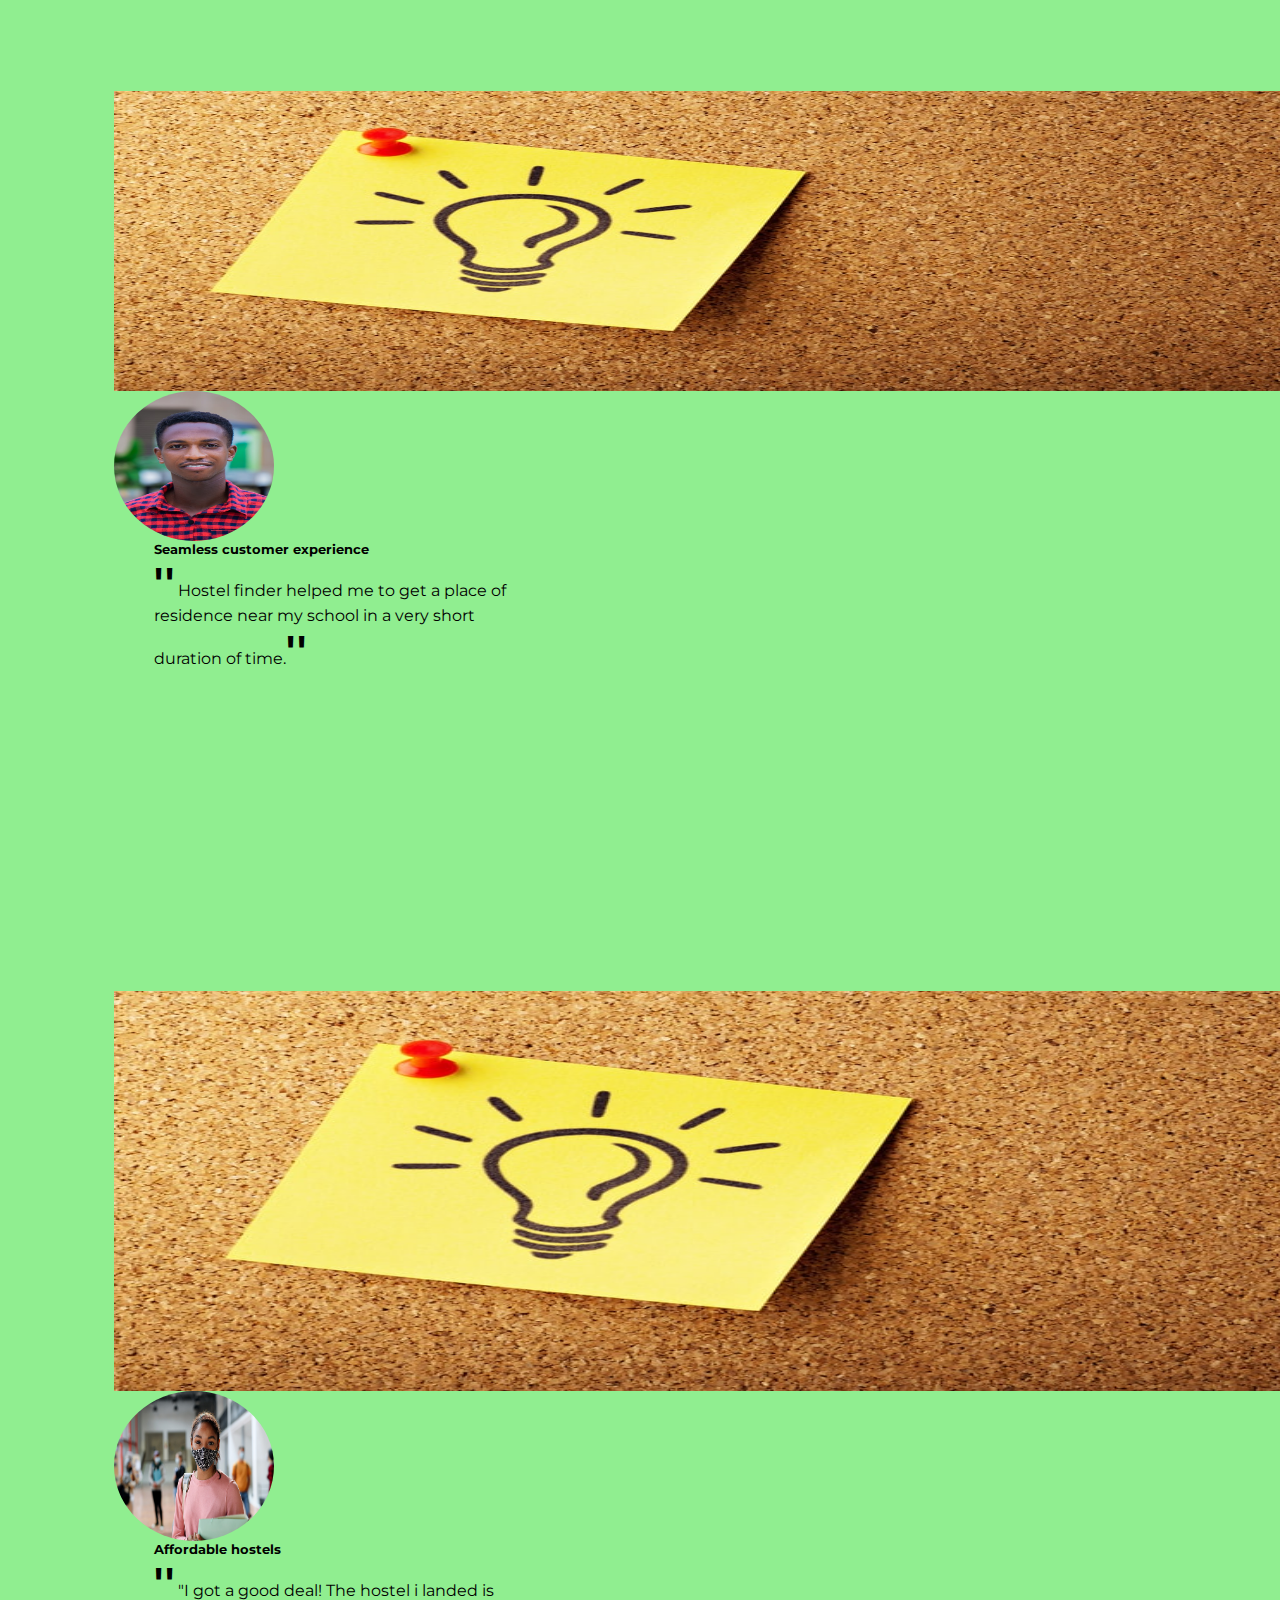
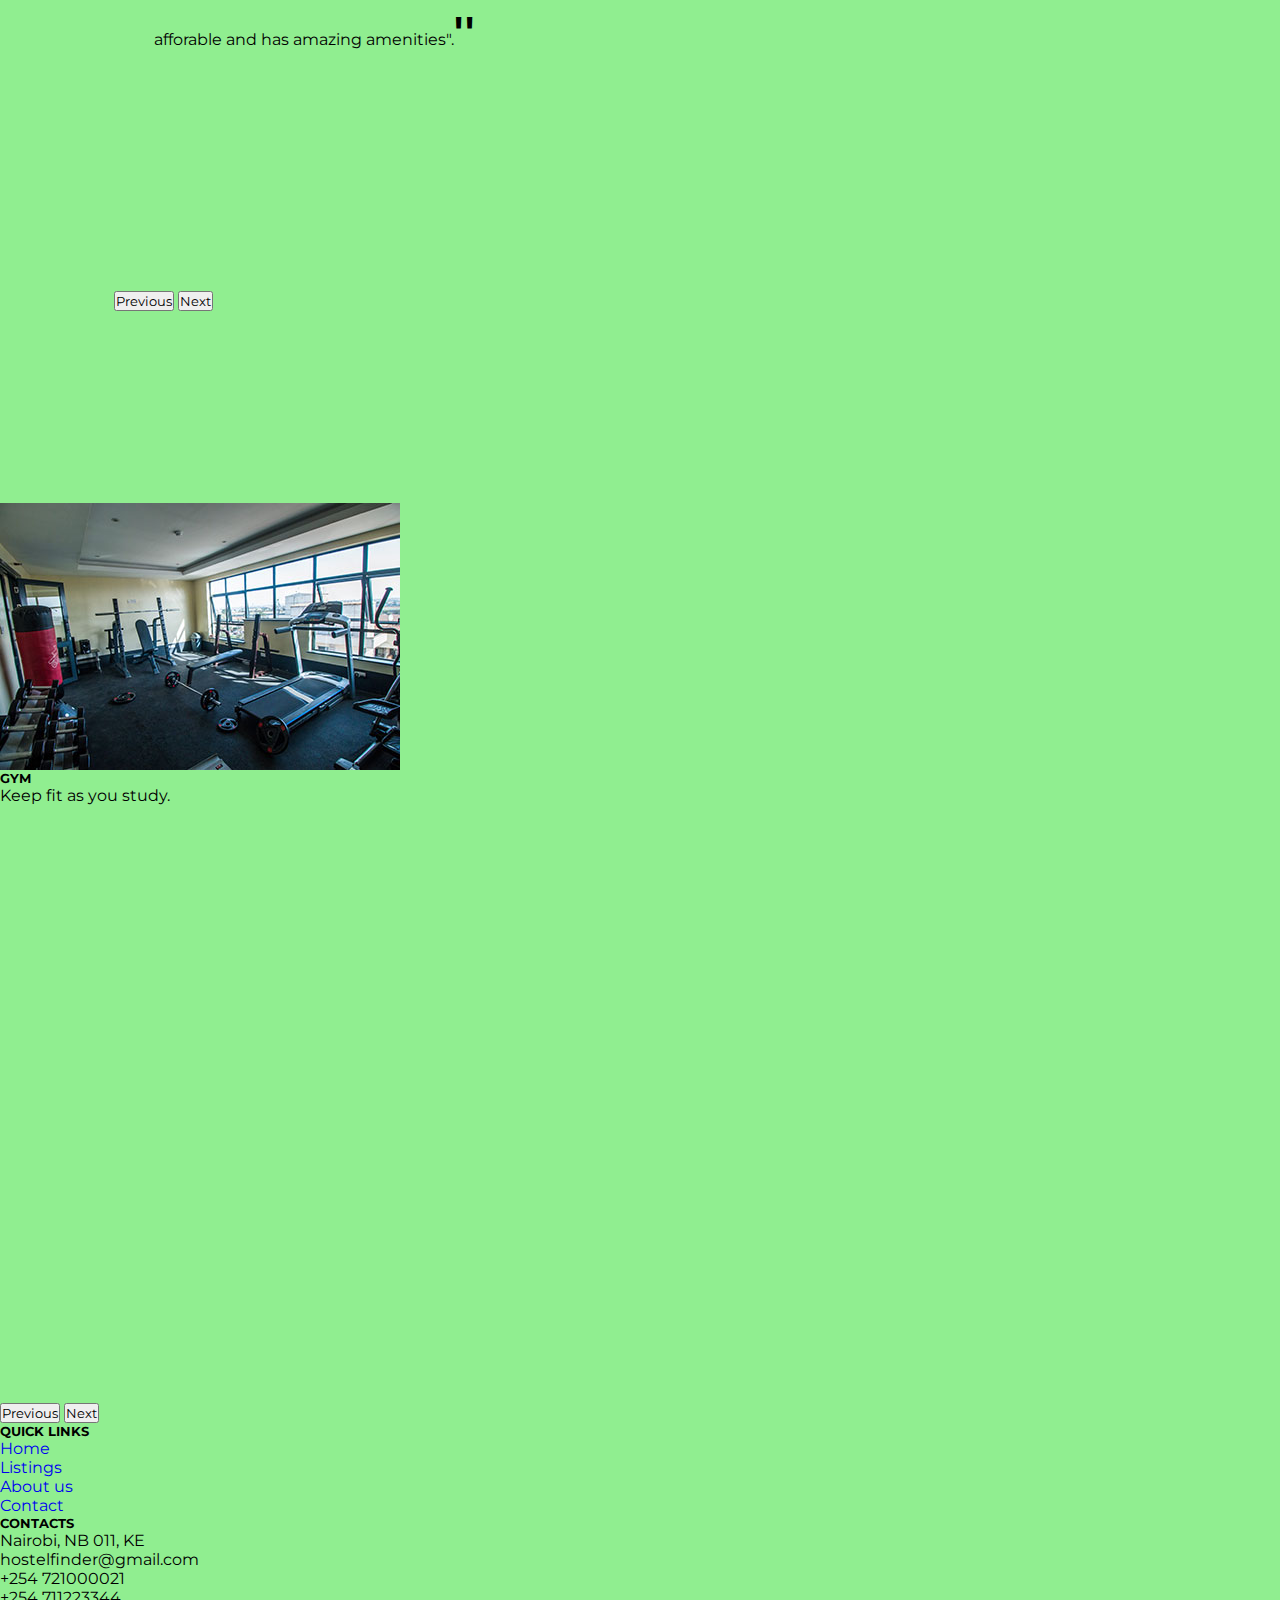
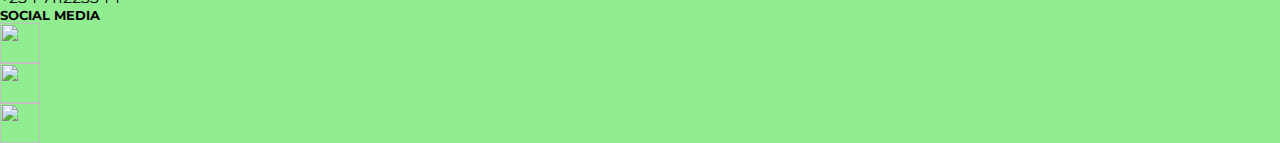
==== commit 6ada4cc2: "Merge branch 'master' into listings" ====
--- a/about.html
+++ b/about.html
@@ -1,18 +1,19 @@
-<!DOCTYPE html>
-<html lang="en">
-
-<head>
-  <meta charset="UTF-8">
-  <meta http-equiv="X-UA-Compatible" content="IE=edge">
-  <meta name="viewport" content="width=device-width, initial-scale=1.0">
-  <title>ABOUT US</title>
-  <link rel="stylesheet" href="./about.css">
-  <link href="https://cdn.jsdelivr.net/npm/bootstrap@5.1.1/dist/css/bootstrap.min.css" rel="stylesheet"
-    integrity="sha384-F3w7mX95PdgyTmZZMECAngseQB83DfGTowi0iMjiWaeVhAn4FJkqJByhZMI3AhiU" crossorigin="anonymous">
-  <script src="https://cdn.jsdelivr.net/npm/bootstrap@5.1.1/dist/js/bootstrap.bundle.min.js"
-    integrity="sha384-/bQdsTh/da6pkI1MST/rWKFNjaCP5gBSY4sEBT38Q/9RBh9AH40zEOg7Hlq2THRZ"
-    crossorigin="anonymous"></script>
+
+ <meta charset="UTF-8">
+ <meta http-equiv="X-UA-Compatible" content="IE=edge">
+ <meta name="viewport" content="width=device-width, initial-scale=1.0">
+ <title>ABOUT US</title>
+ <link rel="stylesheet" href="./about.css">
+ <link href="https://cdn.jsdelivr.net/npm/bootstrap@5.1.1/dist/css/bootstrap.min.css" rel="stylesheet" integrity="sha384-F3w7mX95PdgyTmZZMECAngseQB83DfGTowi0iMjiWaeVhAn4FJkqJByhZMI3AhiU" crossorigin="anonymous">
+<script src="https://cdn.jsdelivr.net/npm/bootstrap@5.1.1/dist/js/bootstrap.bundle.min.js" integrity="sha384-/bQdsTh/da6pkI1MST/rWKFNjaCP5gBSY4sEBT38Q/9RBh9AH40zEOg7Hlq2THRZ" crossorigin="anonymous"></script> 
+<link rel="preconnect" href="https://fonts.googleapis.com">
+<link rel="preconnect" href="https://fonts.gstatic.com" crossorigin>
+<link href="https://fonts.googleapis.com/css2?family=Montserrat:ital,wght@0,300;0,400;0,500;1,200&display=swap" rel="stylesheet">
+
 </head>
+<body><section class="aboutus">
+ <!--ABOUT-->
+
 
 <body>
   <section class="aboutus">
@@ -160,12 +161,337 @@
           <a href="#"><i class="fa fa-twitter"></i>
           <a href="#"><i class="fa fa-instagram"></i>
           <a href="#"><i class="fa fa-gmail"></i>
-        </div>
-      </div>
-    </div>
-
-  </footer>
-  <script src="./js/script.js"></script>
+ <div
+   id="carouselExampleIndicators"
+   class="carousel slide"
+   data-bs-ride="carousel"
+ >
+   <div class="carousel-indicators">
+     <nav class="navbar navabar p-0 navbar-light navbar-expand-lg">
+       <div class="container-fluid">
+         <nav class="navbar navbar-light">
+           <div class="container navbar">
+             <a class="navbar-brand" href="#">
+
+               <img
+                 class="navbarbrand"
+                 src="./images/logo.png"
+                 alt=""
+                 width="110"
+                 height="80"
+                 SHOWCASE/>
+             </a>
+             <span 
+        style="font-family: 'Permanent Marker', cursive;; color: black; font-size: 30px;font-weight: bolder;" class="navlogo">Hostel_Finder
+     </span>
+
+    </nav>
+         <button
+           class="navbar-toggler"
+           type="button"
+           data-bs-toggle="collapse"
+           data-bs-target="#navbarSupportedContent"
+           aria-controls="navbarSupportedContent"
+           aria-expanded="false"
+           aria-label="Toggle navigation"
+         >
+           <span class="navbar-toggler-icon"></span>
+         </button>
+
+         <div class="collapse navbar-collapse" id="navbarSupportedContent">
+           <ul class="navbar-nav me-auto mb-2 mb-lg-0">
+             <li class="nav-item">
+             </li>
+             <li class="nav-item">
+               <a class="nav-link text-light" href="index.html">HOME</a>
+             </li>
+             <li class="nav-item">
+               <a class="nav-link text-light" href="listings.html">LISTINGS</a>
+             </li>
+             <li class="nav-item">
+                 <a class="nav-link text-light" href="about.html">ABOUT</a>
+               </li>
+             <li class="nav-item">
+               <a class="nav-link text-light" href="contact.html">CONTACT</a>
+             </li>
+           </ul>
+           
+         </div>
+
+       </div>
+     </nav>
+     <button
+       type="button"
+       data-bs-target="#carouselExampleIndicators"
+       data-bs-slide-to="0"
+       class="active"
+       aria-current="true"
+       aria-label="Slide 1"
+     ></button>
+     <button
+       type="button"
+       data-bs-target="#carouselExampleIndicators"
+       data-bs-slide-to="1"
+       aria-label="Slide 2"
+     ></button>
+     <button
+       type="button"
+       data-bs-target="#carouselExampleIndicators"
+       data-bs-slide-to="2"
+       aria-label="Slide 3"
+     ></button>
+   </div>
+   <div class="carousel-inner">
+     <div class="carousel-item active">
+       <img
+         src="./images/room.jpeg"
+         class="d-block"
+         width="1400px"
+         height="600px"
+         alt="..."
+       />
+       <div class="carousel-caption d-none d-md-block">
+         <h5 class="showcase-text">Fully furnished rooms.</h5>
+         <p class="showcase-subtext">
+          Giving you a conducive environment as you study.
+         </p>
+       </div>
+     </div>
+     <div class="carousel-item">
+       <img
+         src="./images/s1.jpeg"
+         class="d-block"
+         width="1400px"
+         height="600px"
+         alt="..."
+       />
+       <div class="carousel-caption d-none d-md-block">
+         <h5 class="showcase-text">Study area</h5>
+         <p class="showcase-subtext">
+           No excuse for bad grades!
+         </p>
+       </div>
+     </div>
+     <div class="carousel-item">
+       <img
+         src="./images/lounge1.jpeg"
+         class="d-block"
+         width="1400px"
+         height="600px"
+         alt="..."
+       />
+       <div class="carousel-caption d-none d-md-block">
+         <h5 class="showcase-text">Lounge</h5>
+         <p class="showcase-subtext">
+           Perfect spot for chilling as you unwind.
+         </p>
+       </div>
+     </div>
+   </div>
+   <button
+     class="carousel-control-prev"
+     type="button"
+     data-bs-target="#carouselExampleIndicators"
+     data-bs-slide="prev"
+   >
+     <span class="carousel-control-prev-icon" aria-hidden="true"></span>
+     <span class="visually-hidden">Previous</span>
+   </button>
+   <button
+     class="carousel-control-next"
+     type="button"
+     data-bs-target="#carouselExampleIndicators"
+     data-bs-slide="next"
+   >
+     <span class="carousel-control-next-icon" aria-hidden="true"></span>
+     <span class="visually-hidden">Next</span>
+   </button>
+ </div>
+ 
+   <div class="row">
+     <div class="about">
+         <h1 class="h1-about">ABOUT US</h1>
+         <div class="who">
+             <h2>Who are we?</h2>
+             <p><strong>Hostel_Finder</strong> is a platform created in Kenya.It aims to
+                 help students find affordable places of residence during their tenure as they study.</p>
+         </div>
+         <div class="who">
+             <h2>What we do?</h2>
+             <p> We know how hectic hostel/house hunting is hence came up with this web application to save you the time, energy and hassle that comes with the cumbersome search. We gather information on hostels within your residence of option and link you up with them to secure a room giving you comfort away from home at an affordable range.</p>
+         </div>
+         <div class="who">
+             <h2>Our Mission</h2>
+             <p>Our mission is to assist students who come to study in the city to secure affordable hostels at the comfort of their couch hence give them a conducive environment of residence as they study. Additionally collaborate with hostel owners and link them up with students.</p>
+         </div>
+
+     </div>
+ 
+ </div>
+</section>
+
+<section class="amenities">
+ <div class="container">
+     <h2 class="title">The hostels offer the students a wide range<br> of amenities</h2>
+<p class="subtitle">Below are amenities which the hostel offers;</p>
+
+<div class="row">
+<div class="col-md-4">
+ <div class="amenities-box ">
+     <img src="/images/Icon-2.png" alt="">
+     <h6>Study area</h6>
+     <p>Spacious study area! No excuse for bad grades!</p>
+</div>
+</div>
+<div class="col-md-4">
+ <div class="amenities-box active-service">
+     <img src="./images/Icon-2.png" alt="">
+     <h6>Fully furnished rooms</h6>
+<p>The hostels have fully furnished rooms that offer students a conducive environment to live as they study.</p>
+</div>
+</div>
+<div class="col-md-4">
+ <div class="amenities-box">
+     <img src="./images/Icon-2.png" alt="">
+     <h6>Other amazing amenities and features</h6>
+<p>The hostels offer the students, delicious meals, hot shower, gym,lounge and WIFI</p>
+</div>
+</div>
+</div>
+</section>
+
+<!--Customers reviews-->
+
+<div class="reviews">
+ <div id="carouselExampleDark" class="carousel carousel-dark slide" data-bs-ride="carousel">
+   <h3 class="text-center creview">Customer reviews</h3>
+   <div class="carousel-inner">
+     <div class="carousel-item active" data-bs-interval="10000">
+       
+       <img src="./images/bulb.jpeg" class="d-block " width="1300px"  height="300px" alt="...">
+       
+       <div class="carousel-caption d-none d-md-block">
+         <div class="d-flex">
+           <div>
+             <img class="student" src="./images/student.jpeg"  width="160px" height="150px"alt="">
+           </div>
+         <div class="review-text">
+           <h5>Amazing plug for hostels</h5>
+           <p> <span style="font-weight: bolder; font-size: 40px;">''</span> Loved the hostel hunting experience! Hostel_finder made the work easier for me to get an amazing hostel.<span style="font-weight: bolder; font-size: 40px;">''</p>
+         </div>
+         </div>
+         </div>
+ </div>
+     <div class="carousel-item" data-bs-interval="2000">
+       <img src="./images/bulb.jpeg" class="d-block " width="1300px"  height="300px" alt="...">
+       <div class="carousel-caption d-none d-md-block">
+         
+        <div class="d-flex">
+          <div>
+             <img class="student" src="./images/student2.jpeg"  width="160px" height="150px"alt="">
+             </div>
+        <div class="review-text" >
+         <h5>Seamless customer experience</h5>
+         <p> <span style="font-weight: bolder; font-size: 40px;">''</span> Hostel finder helped me to get a place of residence near my school in a very short duration of time.<span style="font-weight: bolder; font-size: 40px;">''</p>
+        </div>
+
+        </div>
+         
+       </div>
+     </div>
+
+     <div class=" carousel-item">
+       <img src="./images/bulb.jpeg" class="d-block " width="1500px"  height="400px"  alt="...">
+       <div class="carousel-caption d-none d-md-block">
+         <div class="d-flex">
+           <div>
+             <img class="student" src="./images/student3.jpg"  width="160px" height="150px"alt="">
+           </div>
+           <div class="review-text">
+           <h5>  Affordable hostels</h5>
+           <p> <span style="font-weight: bolder; font-size: 40px;">''</span> "I got a good deal! The hostel i landed is afforable and has amazing amenities".<span style="font-weight: bolder; font-size: 40px;">''</p>
+         </div>
+        
+         </div>
+       </div>
+     </div>
+   </div>
+   <button class="carousel-control-prev" type="button" data-bs-target="#carouselExampleDark" data-bs-slide="prev">
+     <span class="carousel-control-prev-icon" aria-hidden="true"></span>
+     <span class="visually-hidden">Previous</span>
+   </button>
+   <button class="carousel-control-next" type="button" data-bs-target="#carouselExampleDark" data-bs-slide="next">
+     <span class="carousel-control-next-icon" aria-hidden="true"></span>
+     <span class="visually-hidden">Next</span>
+   </button>
+   
+ </div>
+</div>
+
+<footer class="bg-secondary text-white pt-5 pb-4">
+
+     <div class="carousel-item">
+       <img src="./images/gym.jpg" class="d-block w-100 h-50" alt="...">
+       <div class="carousel-caption d-none d-md-block">
+         <h5>GYM</h5>
+         <p>Keep fit as you study.</p>
+       </div>
+     </div>
+   </div>
+   <button class="carousel-control-prev" type="button" data-bs-target="#carouselExampleCaptions"
+     data-bs-slide="prev">
+     <span class="carousel-control-prev-icon" aria-hidden="true"></span>
+     <span class="visually-hidden">Previous</span>
+   </button>
+   <button class="carousel-control-next" type="button" data-bs-target="#carouselExampleCaptions"
+     data-bs-slide="next">
+     <span class="carousel-control-next-icon" aria-hidden="true"></span>
+     <span class="visually-hidden">Next</span>
+   </button>
+ </div>
+ </div>
+</section>
+<footer class="bg-secondary text-white pt-5 pb-4">
+
+ <div class="container text-center text-md-left">
+   <div class="row text-center text-md-left">
+     <div class="col-md-3 col-lg-3 col-xl-3 mx-auto mt-3">
+       <h5 class="text-uppercase mb-4 font-weight-bold text-warning">QUICK LINKS</h5>
+       <p><a href="index.html" class="text-white" style="text-decoration: none;">Home</a></p>
+       <p><a href="listings.html" class="text-white" style="text-decoration: none;">Listings</a></p>
+       <p><a href="about.html" class="text-white" style="text-decoration: none;">About us</a></p>
+       <p><a href="contact.html" class="text-white" style="text-decoration: none;">Contact</a></p>
+     </div>
+     <div class="col-md-3 col-lg-2 col-xl-2 mx-auto mt-3">
+       <h5 class="text-uppercase mb-4 font-weight-bold text-warning">CONTACTS</h5>
+       <p><i class="fas fa-home mr-3"></i>Nairobi, NB 011, KE</p>
+       <p><i class="fas fa-envelope mr-3"></i>hostelfinder@gmail.com</p>
+       <p><i class="fas fa-phone mr-3"></i>+254 721000021</p>
+       <p><i class="fas fa-print mr-3"></i>+254 711223344</p>
+     </div>
+     <div class="col-md-3 col-lg-2 col-xl-2 mx-auto mt-3">
+       <h5 class="text-uppercase mb-4 font-weight-bold text-warning">SOCIAL MEDIA</h5>
+       <p><img src="https://cdn-icons-png.flaticon.com/128/1384/1384053.png" height="40px" width="40px"></p>
+       <p><img src="https://cdn-icons-png.flaticon.com/128/1409/1409937.png" height="40px" width="40px"></p>
+       <p><img src="https://cdn-icons-png.flaticon.com/128/2111/2111463.png" height="40px" width="40px"></p>
+       <a href="#"><i class="fa fa-twitter"></i>
+
+       <a href="#"><i class="fa fa-instagram"></i>
+       <a href="#"><i class="fa fa-gmail"></i>
+
+         <a href="#"><i class="fa fa-instagram"></i>
+           <a href="#"><i class="fa fa-gmail"></i>
+
+     </div>
+   </div>
+ </div>
+
+</footer>
+
+<script src="../js/script.js"></script>
+
+
+
 </body>
 
 </html>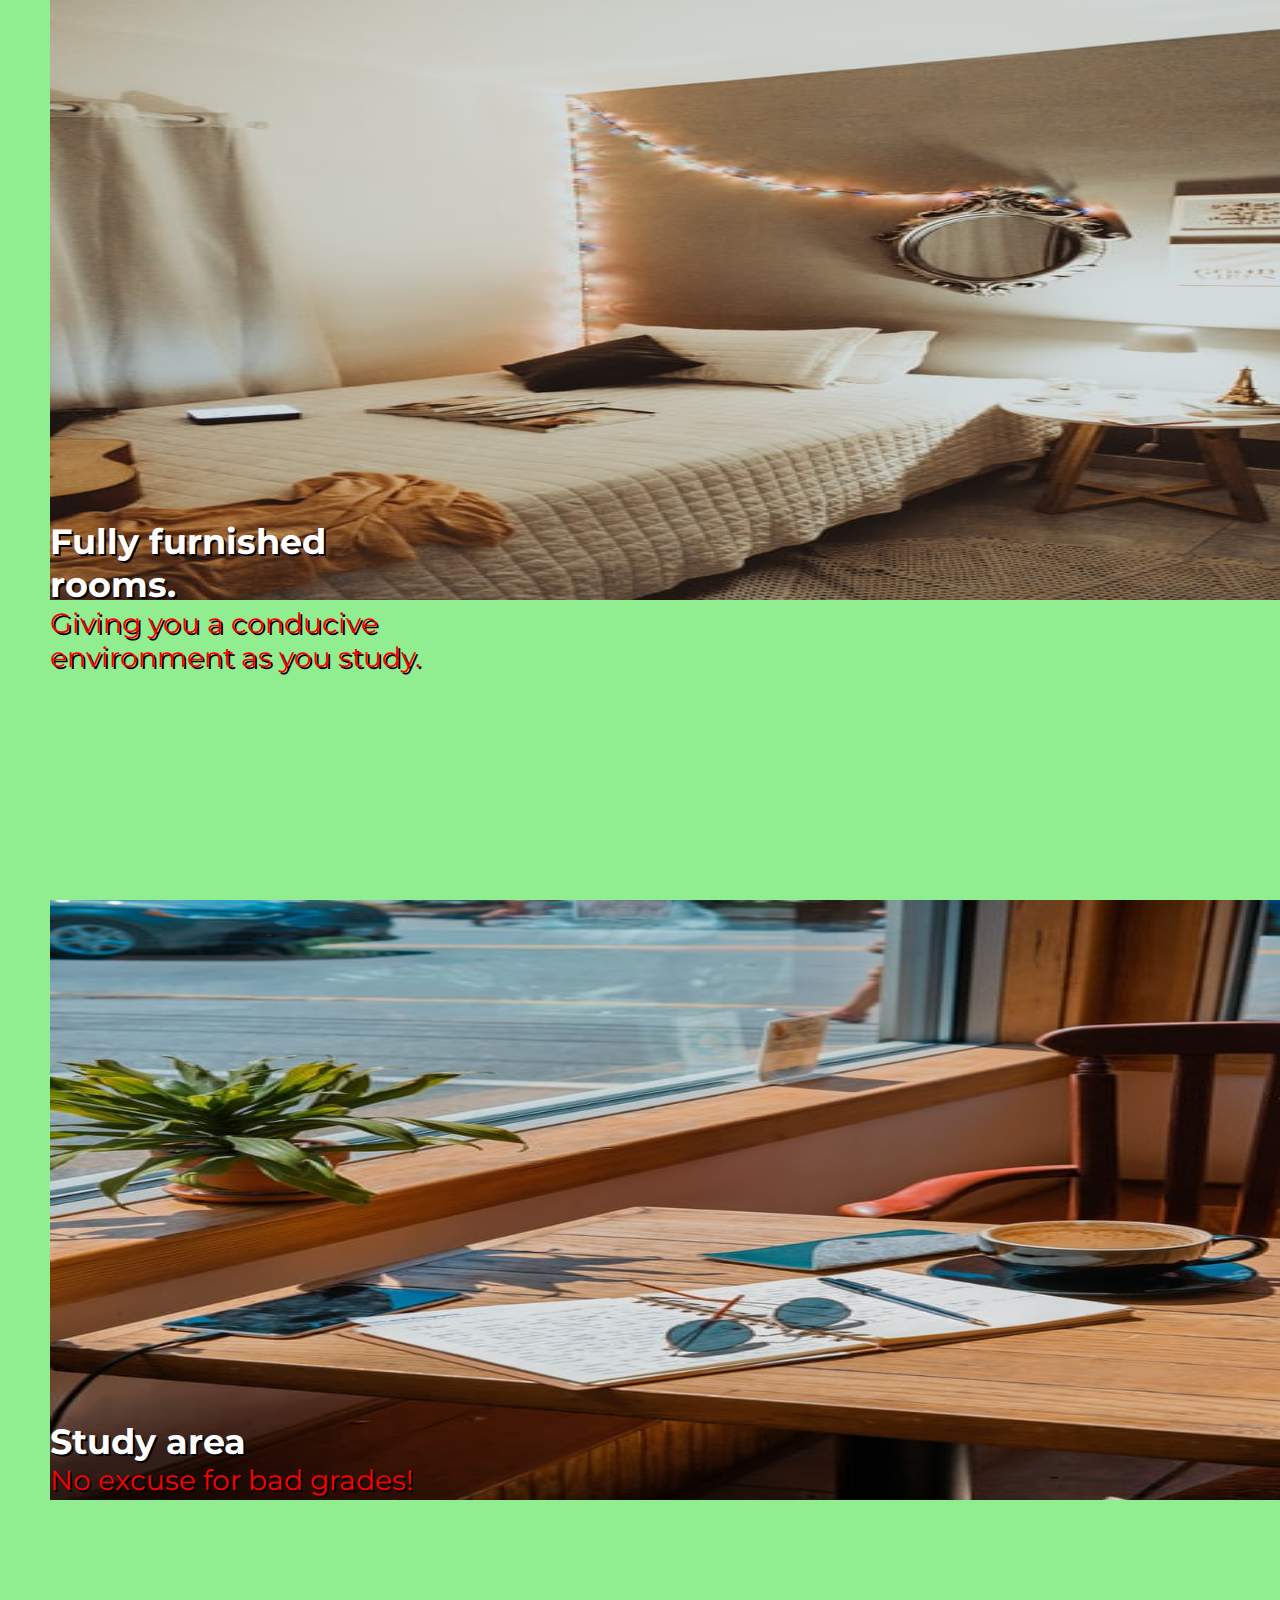
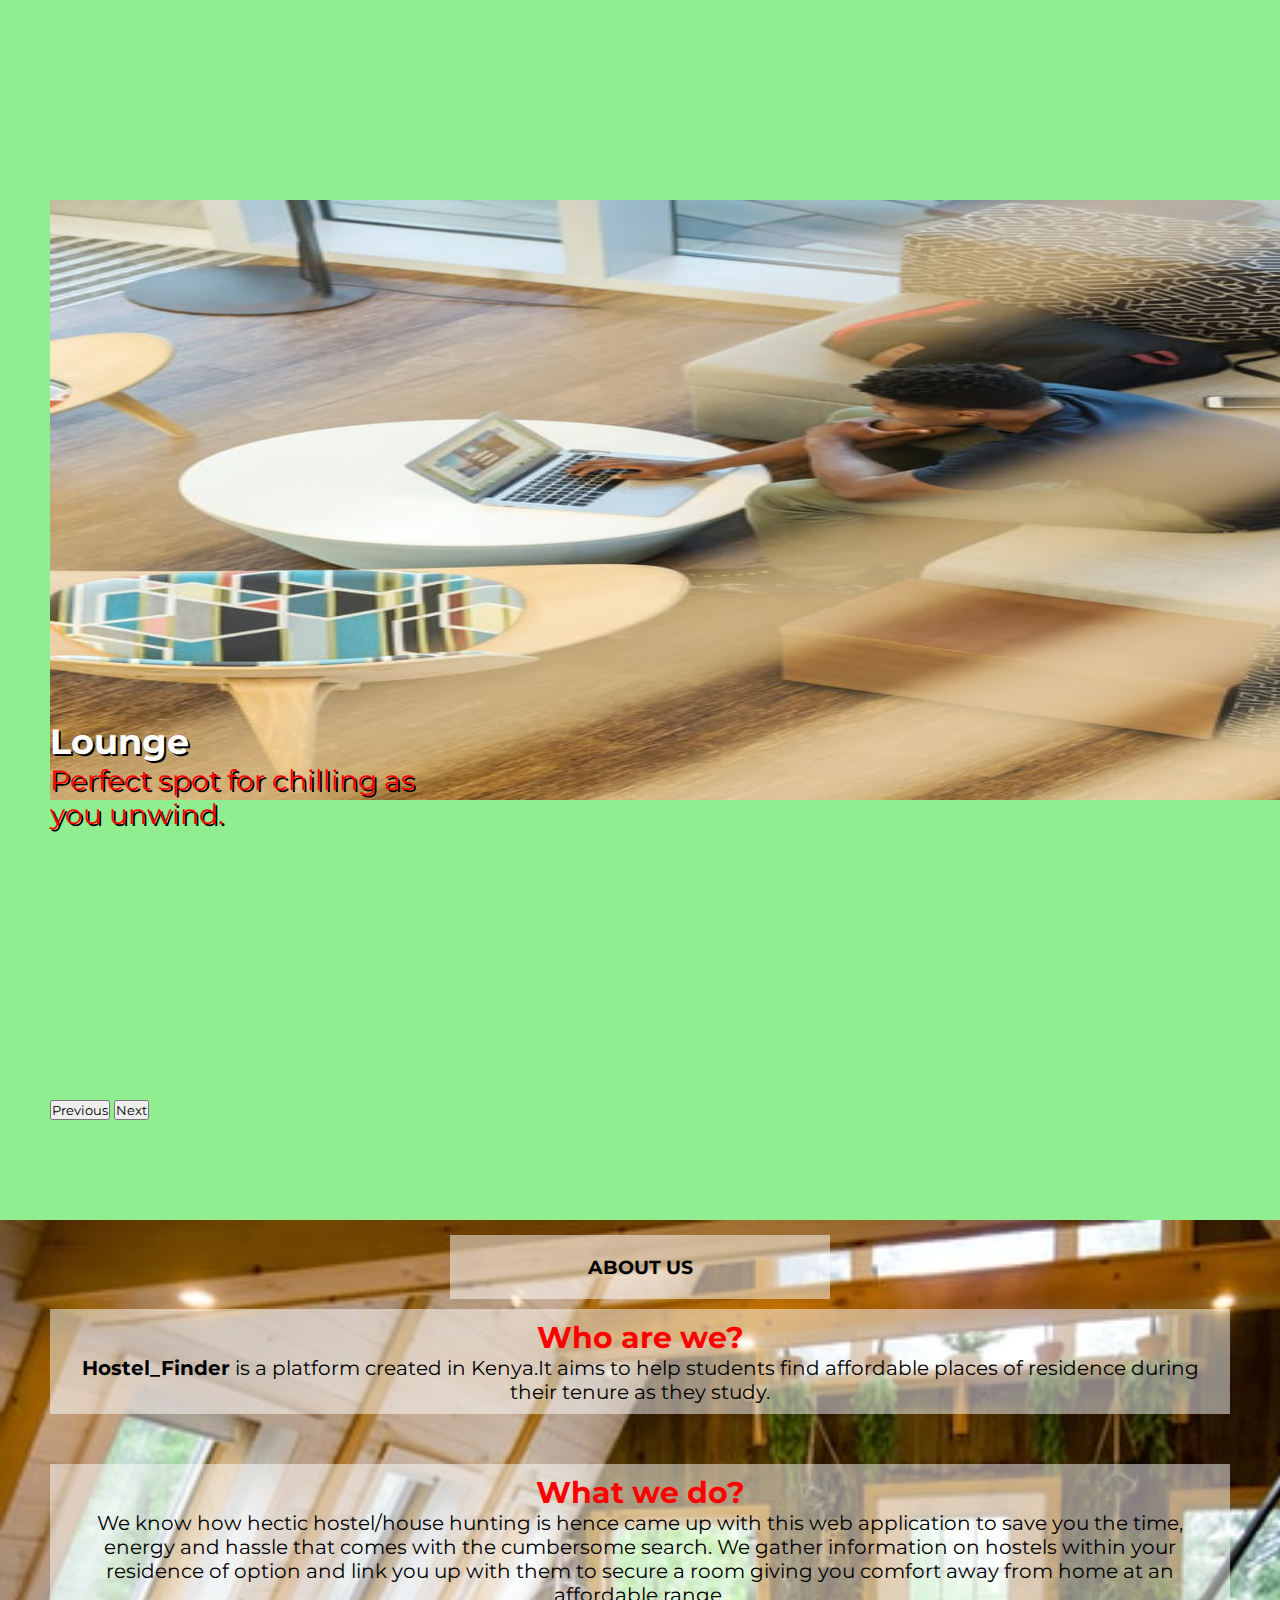
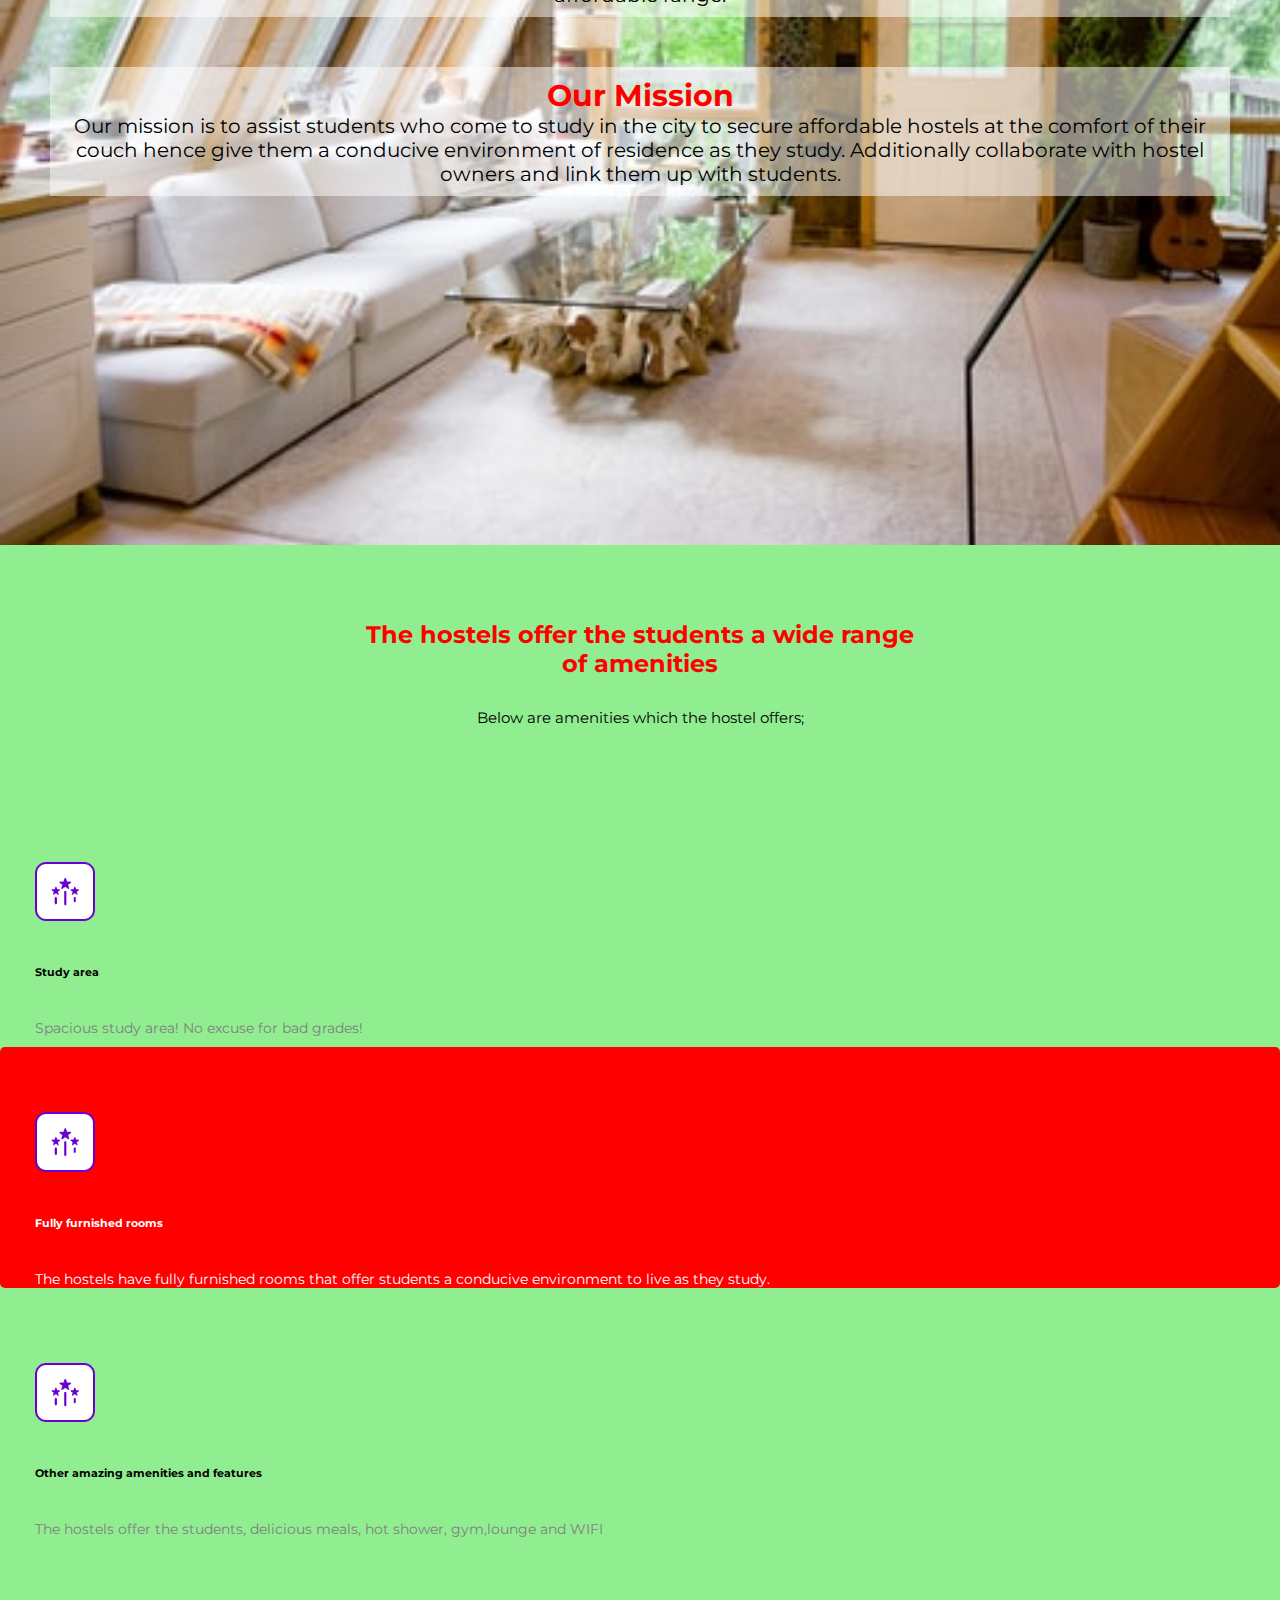
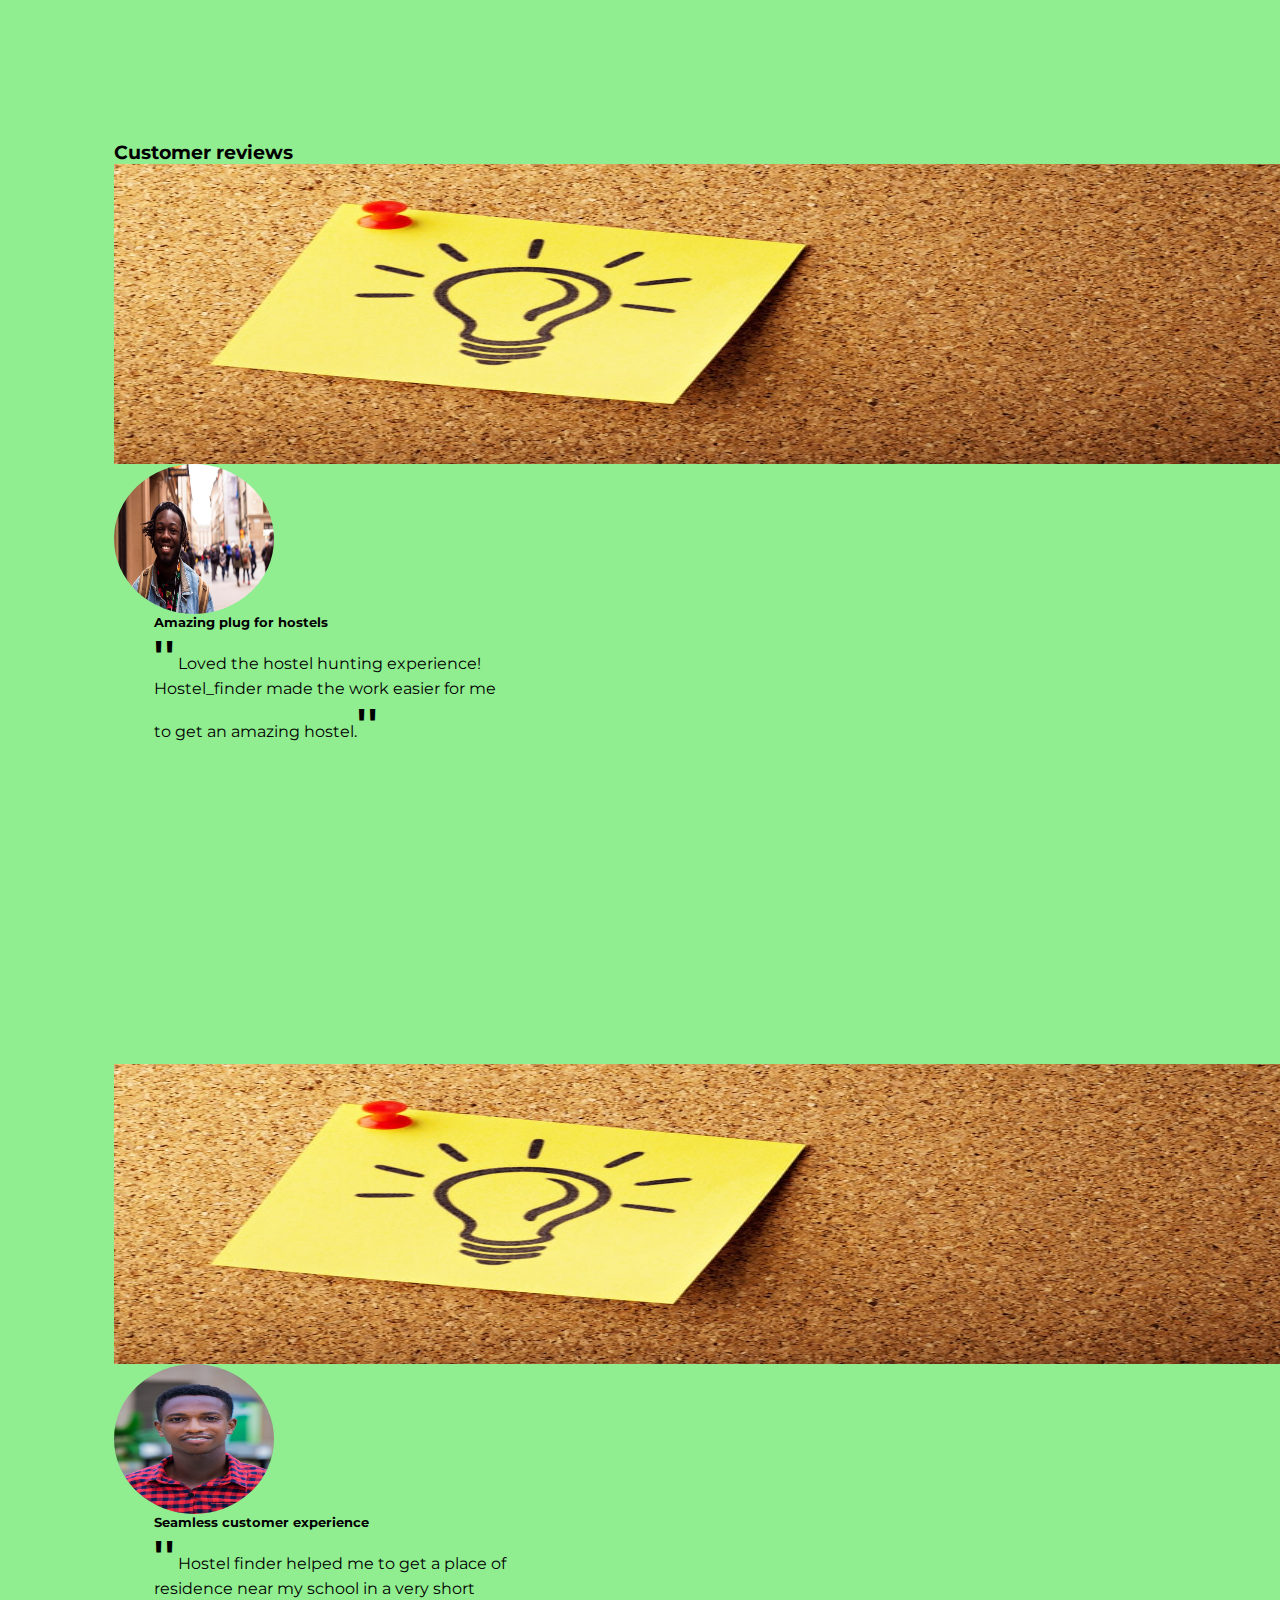
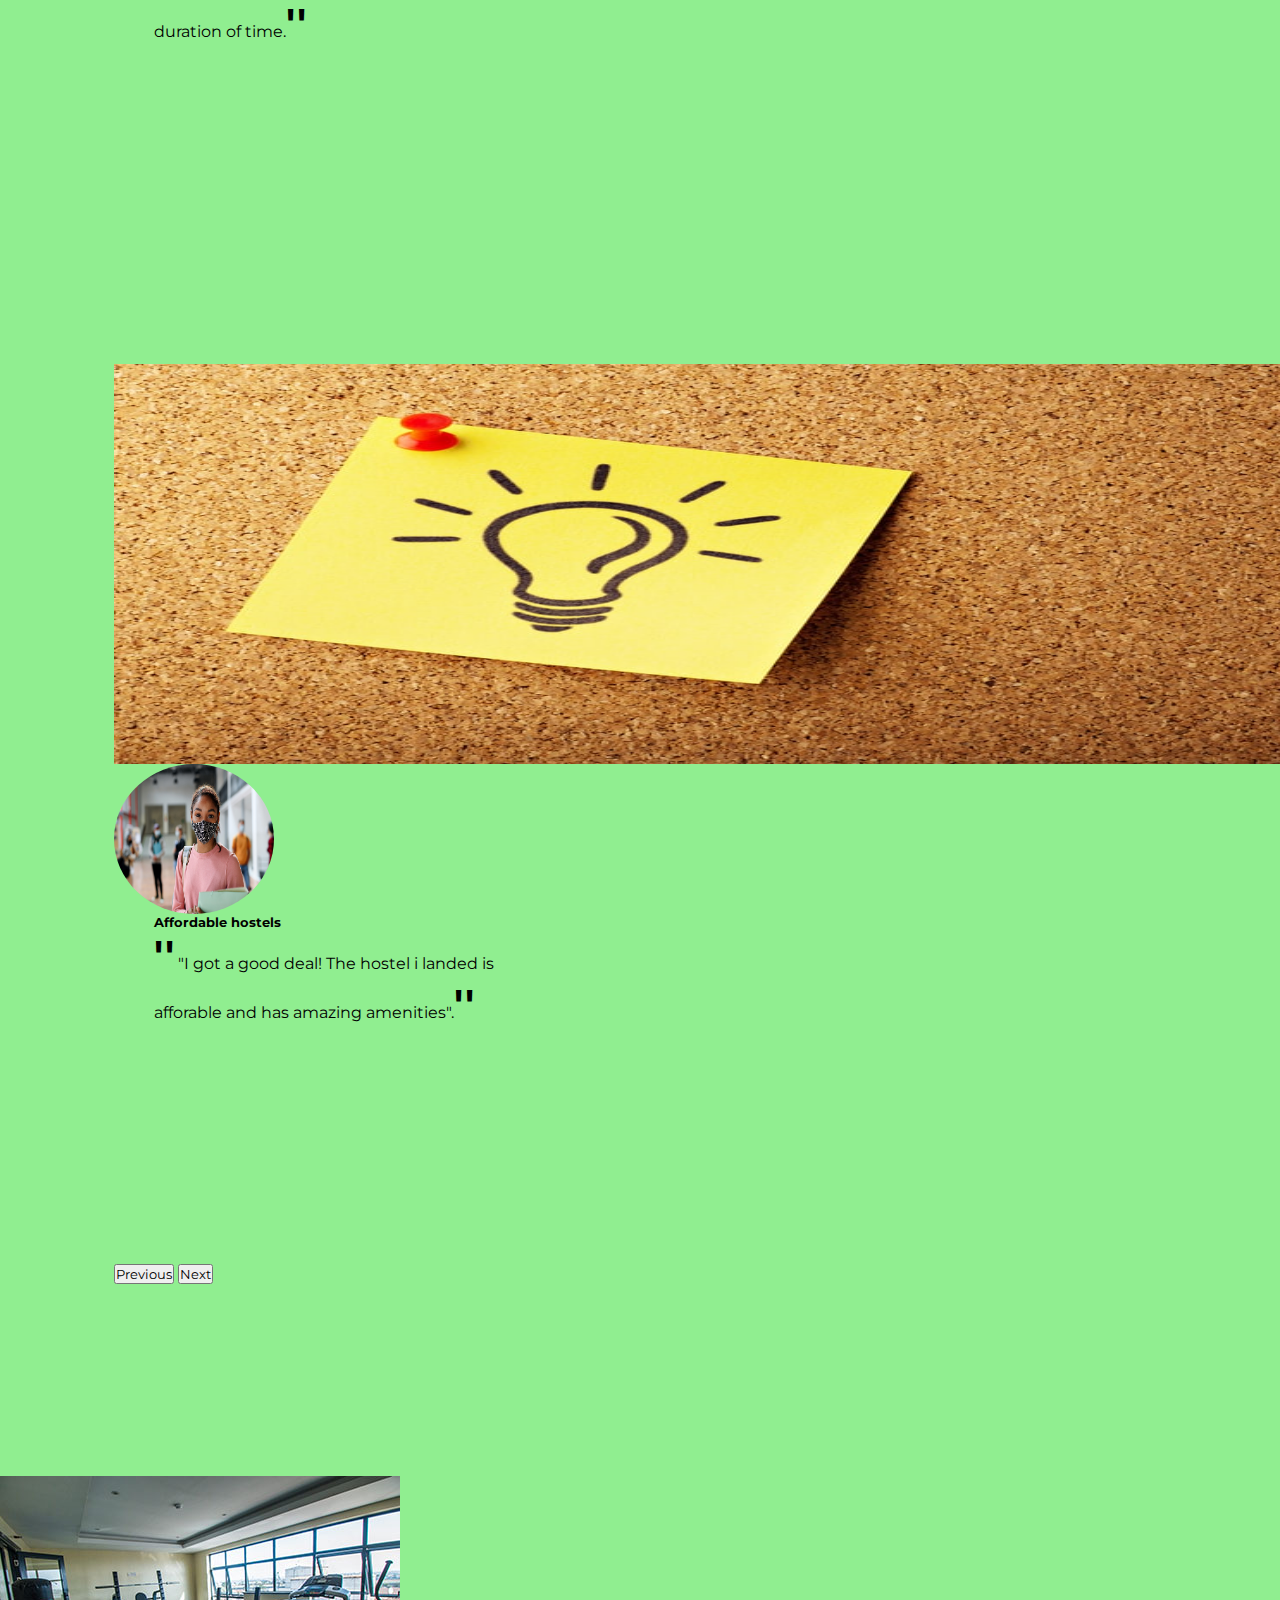
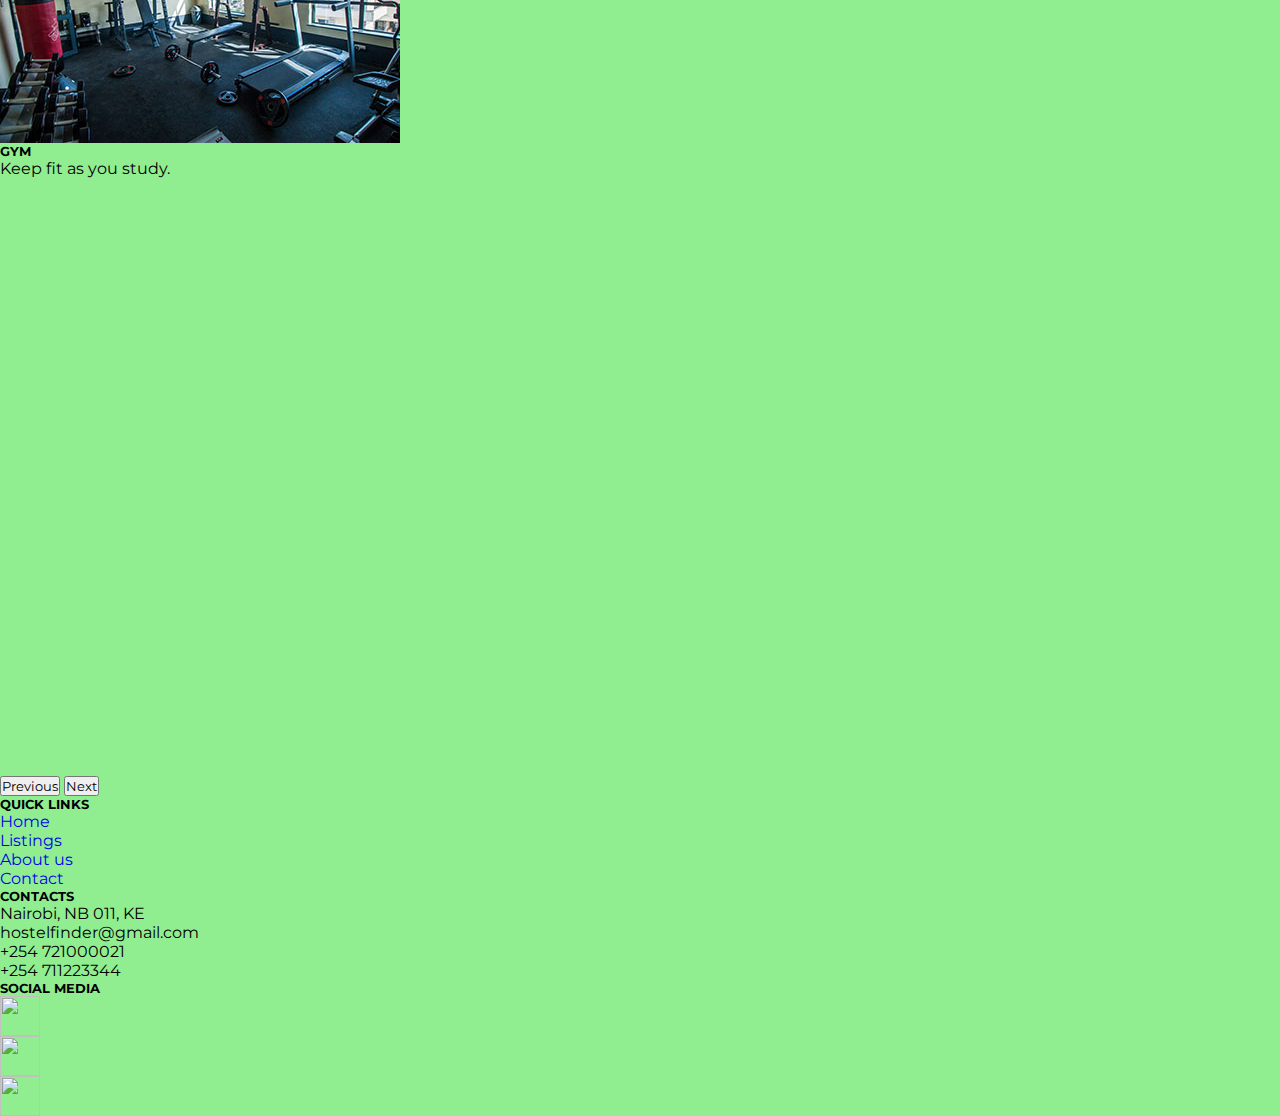
==== commit 3049f390: "Add final changes" ====
--- a/about.html
+++ b/about.html
@@ -14,155 +14,7 @@
 <body><section class="aboutus">
  <!--ABOUT-->
 
-
-<body>
-  <section class="aboutus">
-    <div class="tm-main-content" id="top">
-      <div class="tm-top-bar-bg"></div>
-      <div class="tm-top-bar" id="tm-top-bar">
-        <div class="container">
-          <div class="row">
-            <nav class="navbar navbar-expand-lg narbar-light">
-              <a class="navbar-brand mr-auto" href="#">
-                <img src="img/logo.png" alt="Site logo">
-                Hostel Finder
-              </a>
-              <button type="button" id="nav-toggle" class="navbar-toggler collapsed" data-toggle="collapse"
-                data-target="#mainNav" aria-expanded="false" aria-label="Toggle navigation">
-                <span class="navbar-toggler-icon"></span>
-              </button>
-              <div id="mainNav" class="collapse navbar-collapse tm-bg-white">
-                <ul class="navbar-nav ml-auto">
-                  <ul class="navbar-nav ml-auto">
-                    <li class="nav-item active"><a class="nav-link" href="index.html">Home</a></li>
-                    <li class="nav-item"><a class="nav-link" href="about.html">About us</a></li>
-                    <li class="nav-item"><a class="nav-link" href="listings.html">Listing</a></li>
-                    <li class="nav-item"><a class="nav-link" href="contact.html">Contact</a></li>
-                  </ul>
-                  </li>
-                </ul>
-              </div>
-            </div>
-          </nav>
-    </div>
-    <div class="row">
-
-            </nav>
-          </div>
-        </div>
-      </div>
-      <div class="row">
-        <div class="about">
-
-          <h1 class="h1-about">ABOUT US</h1>
-
-          <div class="who">
-            <h2>Who are we?</h2>
-            <p><strong>Hostel_Finder</strong> is a platform created in Kenya.It aims to
-              help students find affordable places of residence as during their tenure as they study. </p>
-          </div>
-          <div class="who">
-            <h2>What we do?</h2>
-            <p> We know how hectic hostel/house hunting is hence came up with this web application to save you the time,
-              energy and hassle that comes with the cumbersome search. We gather information on hostels within your
-              residence of option and link you up with them to secure a room giving you comfort away from home at an
-              affordable range. </p>
-          </div>
-          <div class="who">
-            <h2>Our Mission</h2>
-            <p>Our mission is to assist students who come to study in the city to secure affordable hostels at the
-              comfort of their couch hence give them a conducive environment of residence as they study</p>
-          </div>
-        </div>
-    </div>
-</section>
-  <section class="amenities">
-    <div class="container">
-      <h2 class="title">The hostels offer the students a wide range<br> of amenities</h2>
-      <p class="subtitle">Lets take a tour and view these amazing amenities</p>
-    </div>
-    <div id="carousel" class="container">
-      <div id="carouselExampleCaptions" class="carousel slide" data-bs-ride="carousel">
-        <div class="carousel-indicators">
-          <button type="button" data-bs-target="#carouselExampleCaptions" data-bs-slide-to="0" class="active"
-            aria-current="true" aria-label="Slide 1"></button>
-          <button type="button" data-bs-target="#carouselExampleCaptions" data-bs-slide-to="1"
-            aria-label="Slide 2"></button>
-          <button type="button" data-bs-target="#carouselExampleCaptions" data-bs-slide-to="2"
-            aria-label="Slide 3"></button>
-        </div>
-        <div class="carousel-inner">
-          <div class="carousel-item active">
-            <img src="images/room.jpeg" class="d-block w-100 h-50" alt="...">
-            <div class="carousel-caption d-none d-md-block">
-              <h5>FULLY FURNISHED ROOMS</h5>
-              <p>The hostels have a fully furnished rooms that offer students a conducive environment to live as they
-                study.</p>
-            </div>
-          </div>
-          <div class="carousel-item">
-            <img src="images/s1.jpeg" class="d-block w-100 h-50" alt="...">
-            <div class="carousel-caption d-none d-md-block">
-              <h5>STUDY AREA</h5>
-              <p>Spacious study area! No excuse for bad grades!.</p>
-            </div>
-          </div>
-          <div class="carousel-item">
-            <img src="images/lounge.jpg" class="d-block w-100 h-50" alt="...">
-            <div class="carousel-caption d-none d-md-block">
-              <h5>LOUNGE</h5>
-              <p>A perfect space for chilling and relaxing.</p>
-            </div>
-          </div>
-        </div>
-        <div class="carousel-item">
-          <img src="images/gym.jpg" class="d-block w-100 h-50" alt="...">
-          <div class="carousel-caption d-none d-md-block">
-            <h5>GYM</h5>
-            <p>Keep fit as you study.</p>
-          </div>
-        </div>
-      </div>
-      <button class="carousel-control-prev" type="button" data-bs-target="#carouselExampleCaptions"
-        data-bs-slide="prev">
-        <span class="carousel-control-prev-icon" aria-hidden="true"></span>
-        <span class="visually-hidden">Previous</span>
-      </button>
-      <button class="carousel-control-next" type="button" data-bs-target="#carouselExampleCaptions"
-        data-bs-slide="next">
-        <span class="carousel-control-next-icon" aria-hidden="true"></span>
-        <span class="visually-hidden">Next</span>
-      </button>
-    </div>
-    </div>
-  </section>
-  <footer class="bg-secondary text-white pt-5 pb-4">
-    <div class="container text-center text-md-left">
-      <div class="row text-center text-md-left">
-        <div class="col-md-3 col-lg-3 col-xl-3 mx-auto mt-3">
-          <h5 class="text-uppercase mb-4 font-weight-bold text-warning">QUICK LINKS</h5>
-          <p><a href="index.html" class="text-white" style="text-decoration: none;">Home</a></p>
-          <p><a href="listings.html" class="text-white" style="text-decoration: none;">Listings</a></p>
-          <p><a href="about.html" class="text-white" style="text-decoration: none;">About us</a></p>
-          <p><a href="contact.html" class="text-white" style="text-decoration: none;">Contact</a></p>
-        </div>
-        <div class="col-md-3 col-lg-3 col-xl-3 mx-auto mt-3">
-            <h5 class="text-uppercase mb-4 font-weight-bold text-warning">CONTACTS</h5>
-            <p><a href="#" class="text-white" style="text-decoration: none;">+254 799-020-345</a></p>
-            <p><a href="#" class="text-white" style="text-decoration: none;">+253 7 020289-45</a></p>
-            <p><a href="#" class="text-white" style="text-decoration: none;">hostelfinder123@gmail.com</a></p>
-            <p><a href="#" class="text-white" style="text-decoration: none;">@hostel finder kenya</a></p>
-          </div>
-        <div class="col-md-3 col-lg-2 col-xl-2 mx-auto mt-3">
-          <h5 class="text-uppercase mb-4 font-weight-bold text-warning">SOCIAL MEDIA</h5>
-          <p><img src="https://cdn-icons-png.flaticon.com/128/1384/1384053.png" height="40px" width="40px"></p>
-          <p><img src="https://cdn-icons-png.flaticon.com/128/1409/1409937.png" height="40px" width="40px"></p>
-          <p><img src="https://cdn-icons-png.flaticon.com/128/2111/2111463.png" height="40px" width="40px"></p>
-          <a href="#"><i class="fa fa-twitter"></i>
-          <a href="#"><i class="fa fa-instagram"></i>
-          <a href="#"><i class="fa fa-gmail"></i>
- <div
-   id="carouselExampleIndicators"
+ <div id="carouselExampleIndicators"
    class="carousel slide"
    data-bs-ride="carousel"
  >
@@ -394,7 +246,6 @@
          <h5>Seamless customer experience</h5>
          <p> <span style="font-weight: bolder; font-size: 40px;">''</span> Hostel finder helped me to get a place of residence near my school in a very short duration of time.<span style="font-weight: bolder; font-size: 40px;">''</p>
         </div>
-
         </div>
          
        </div>
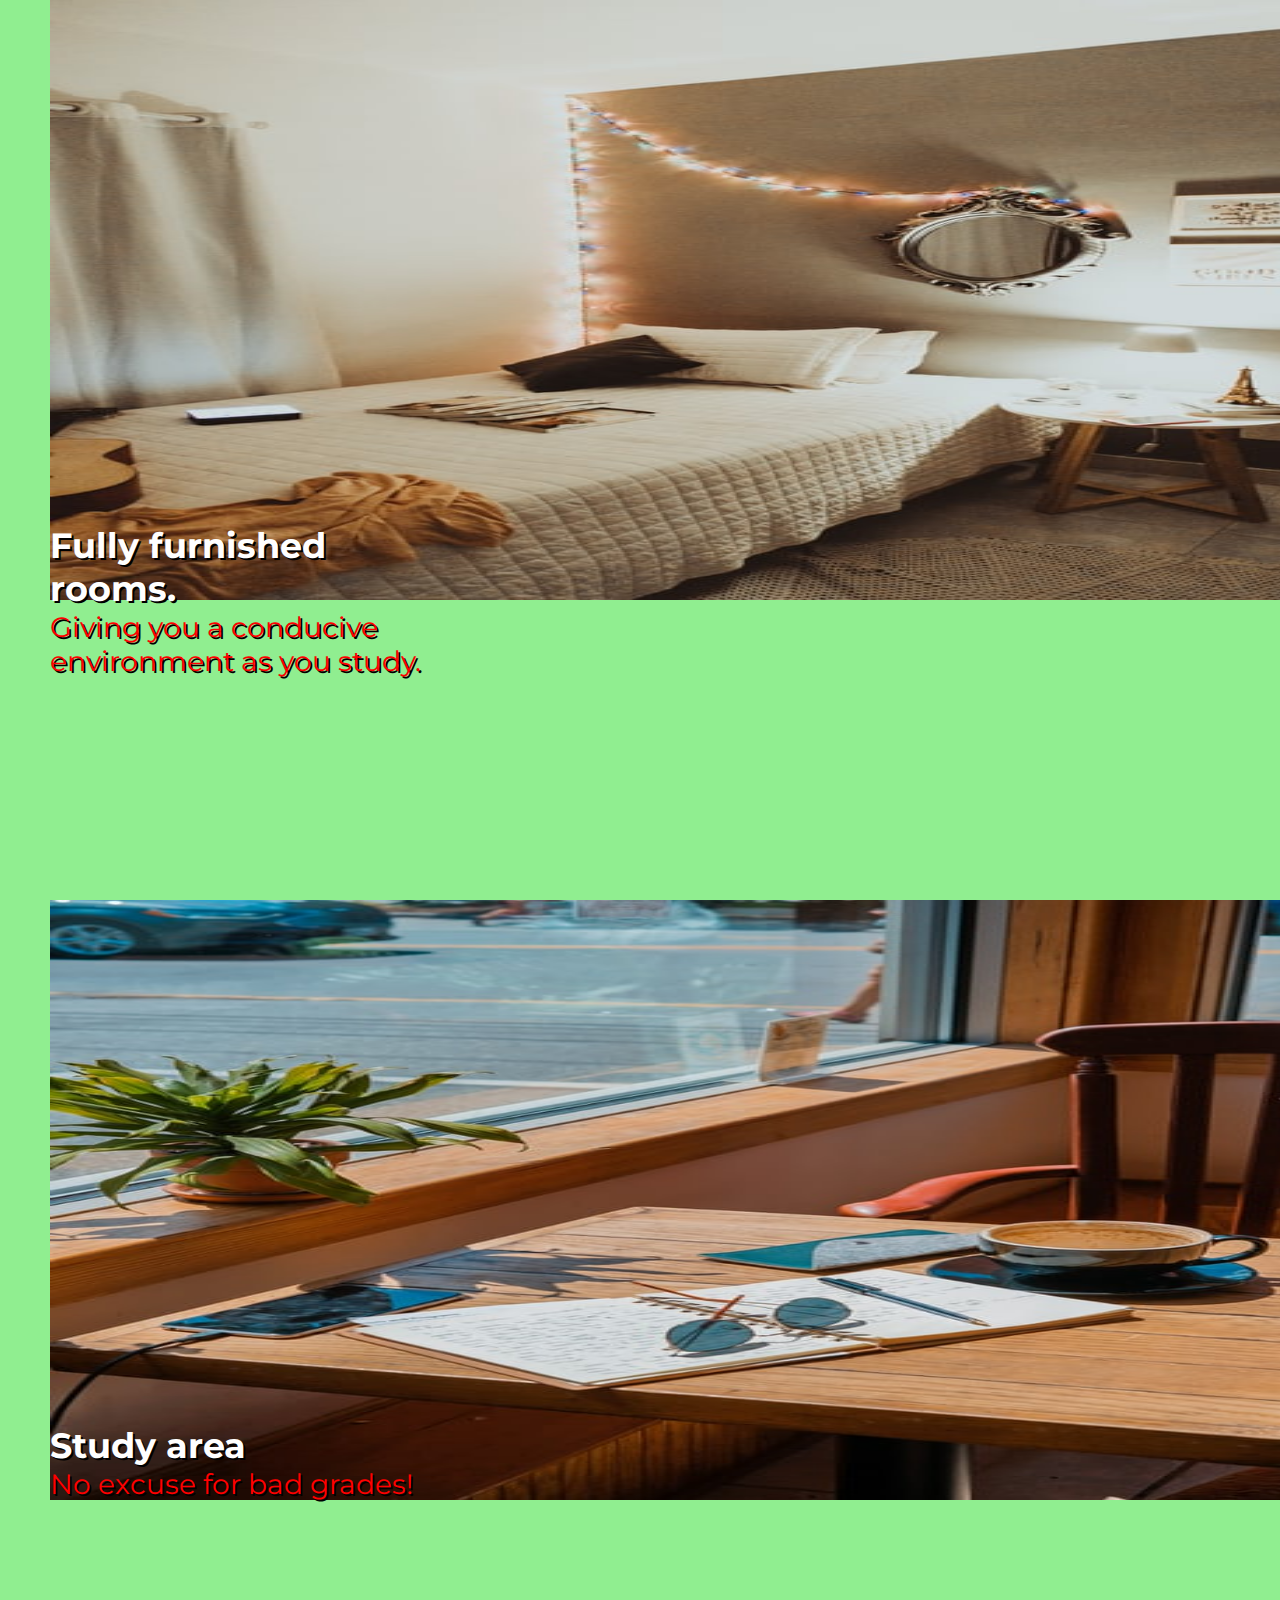
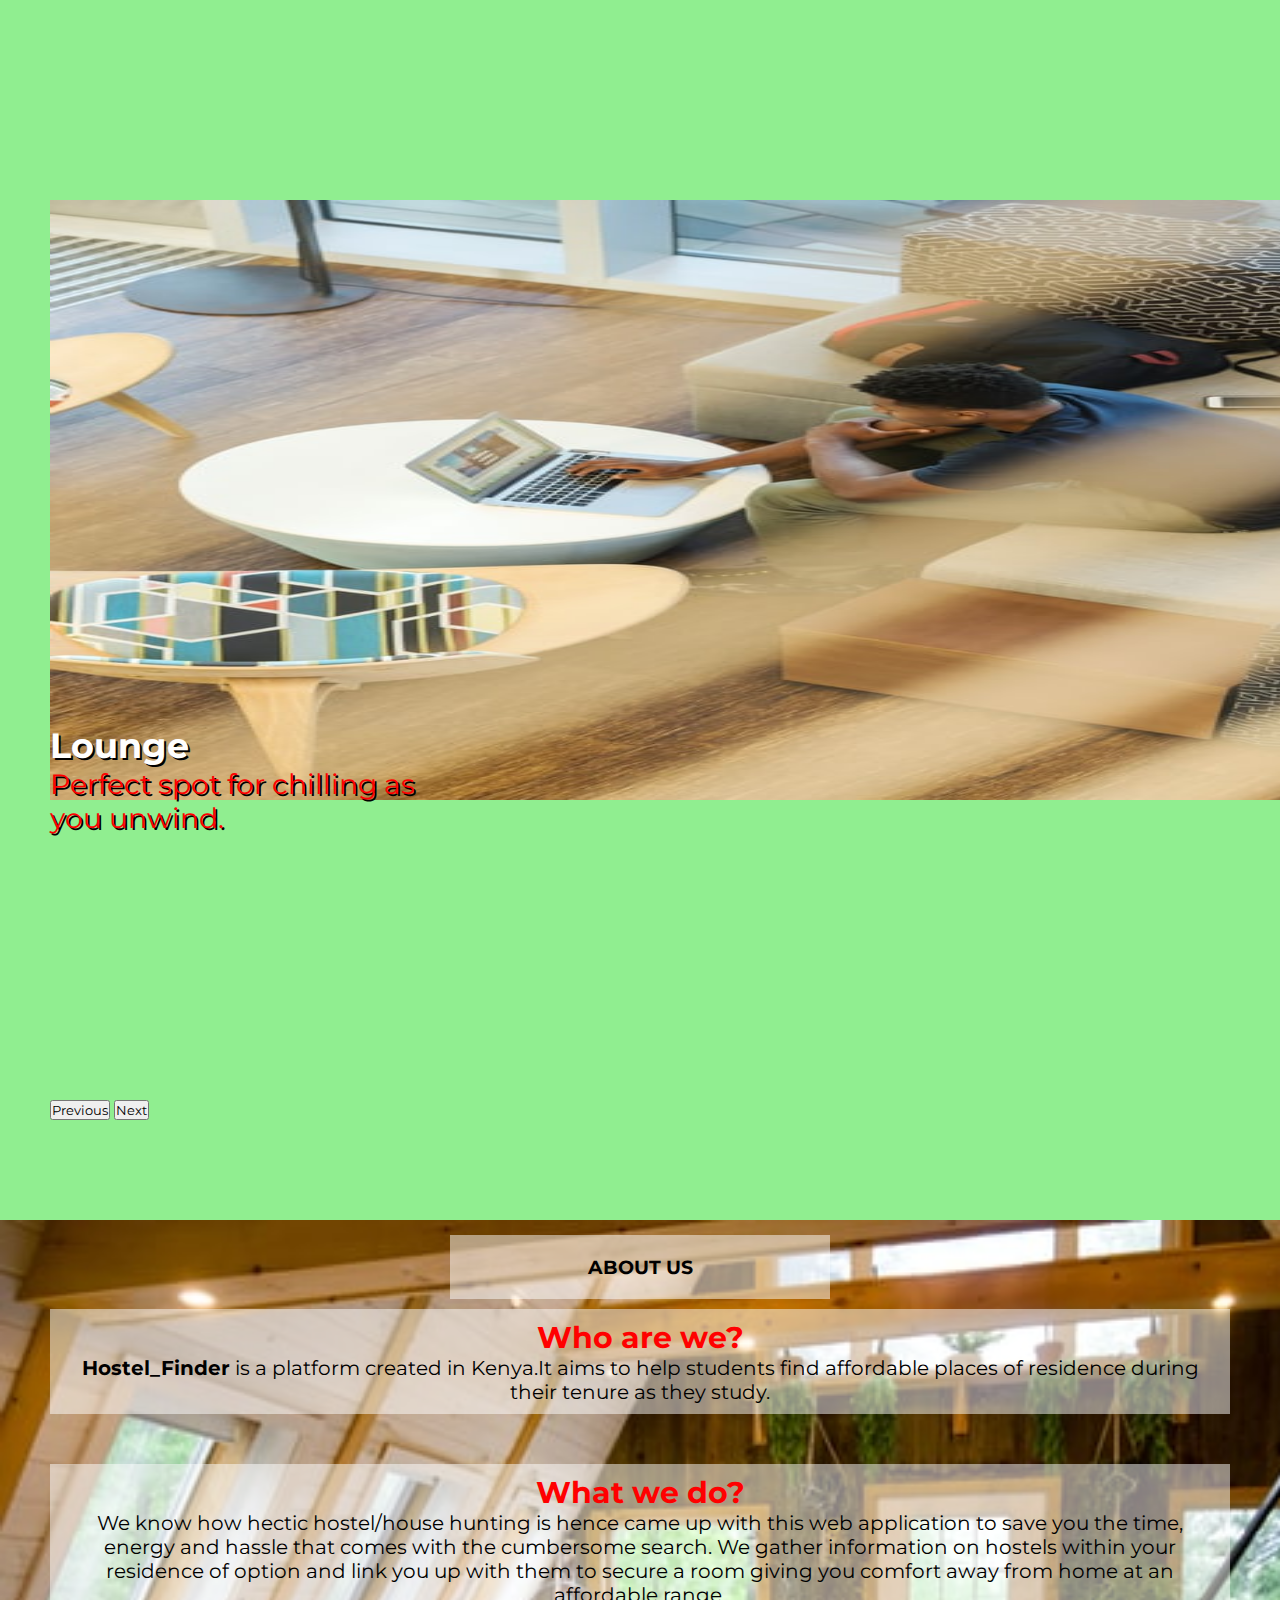
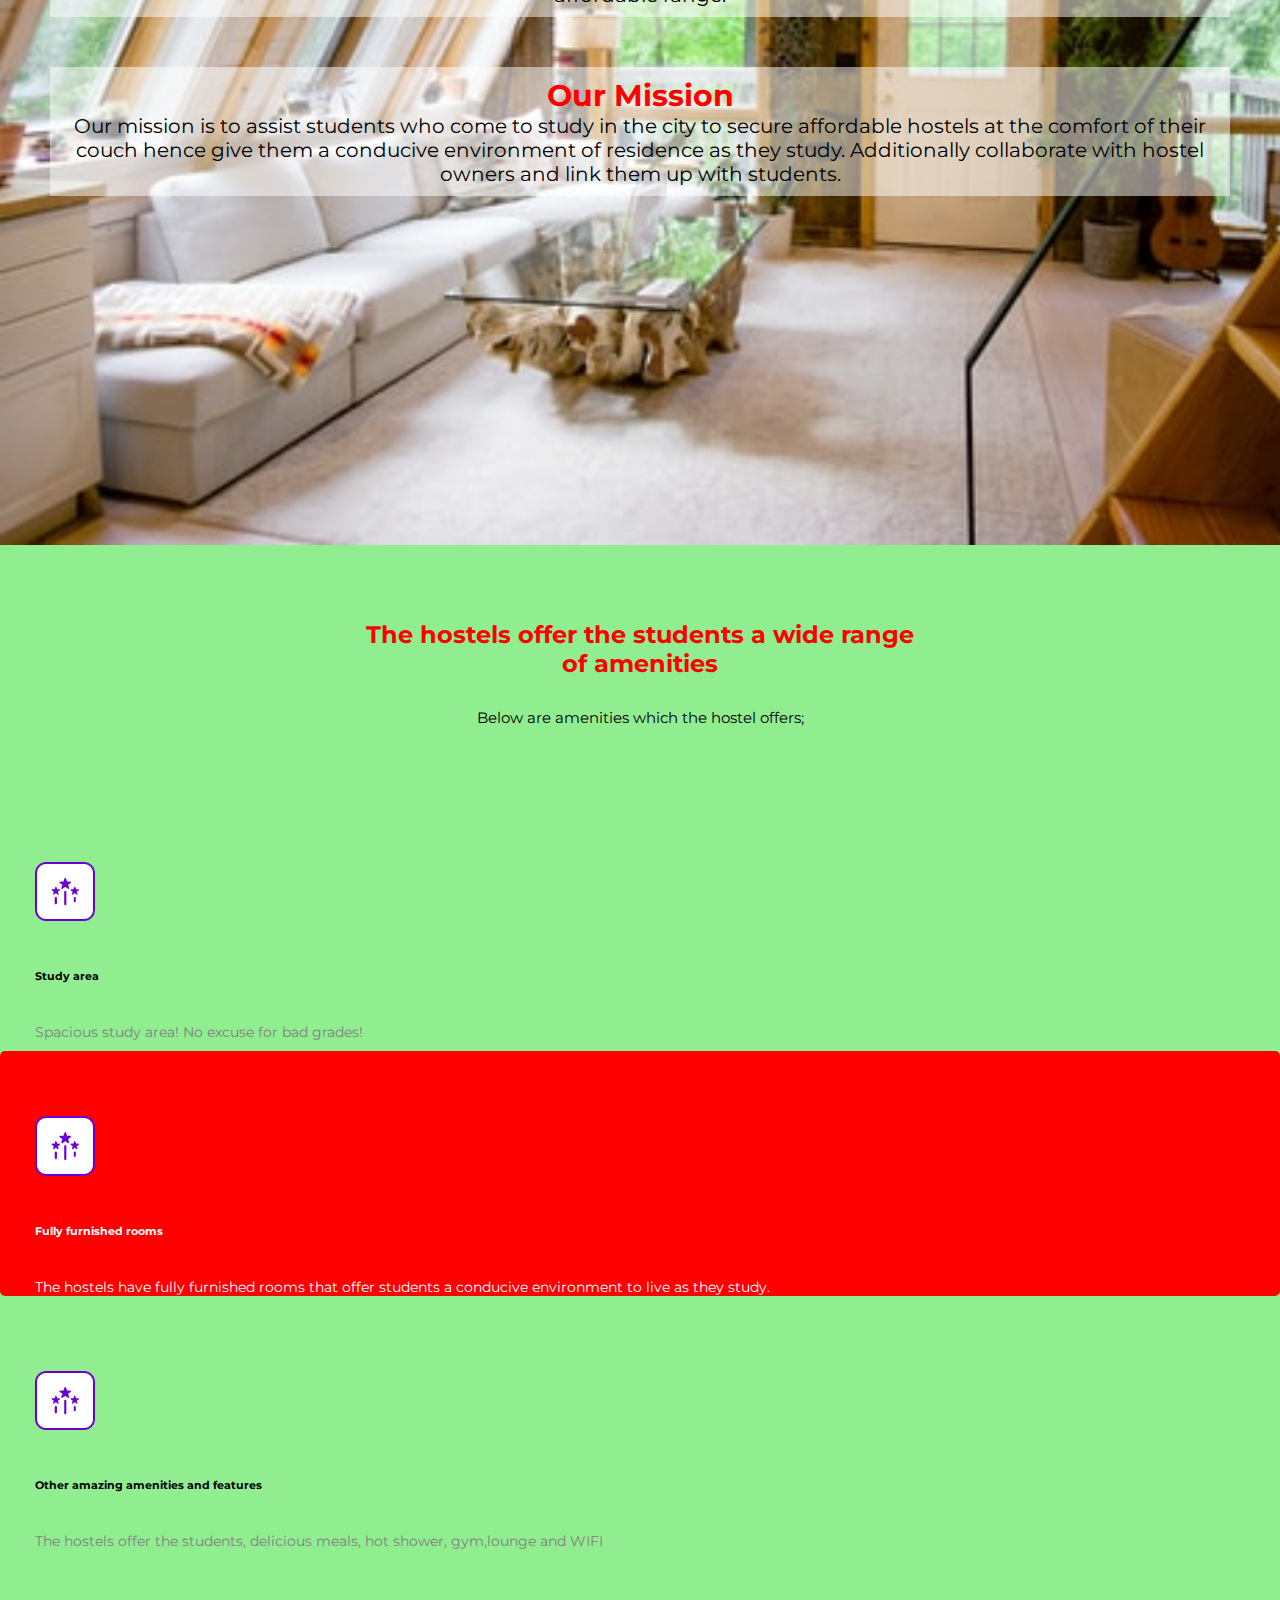
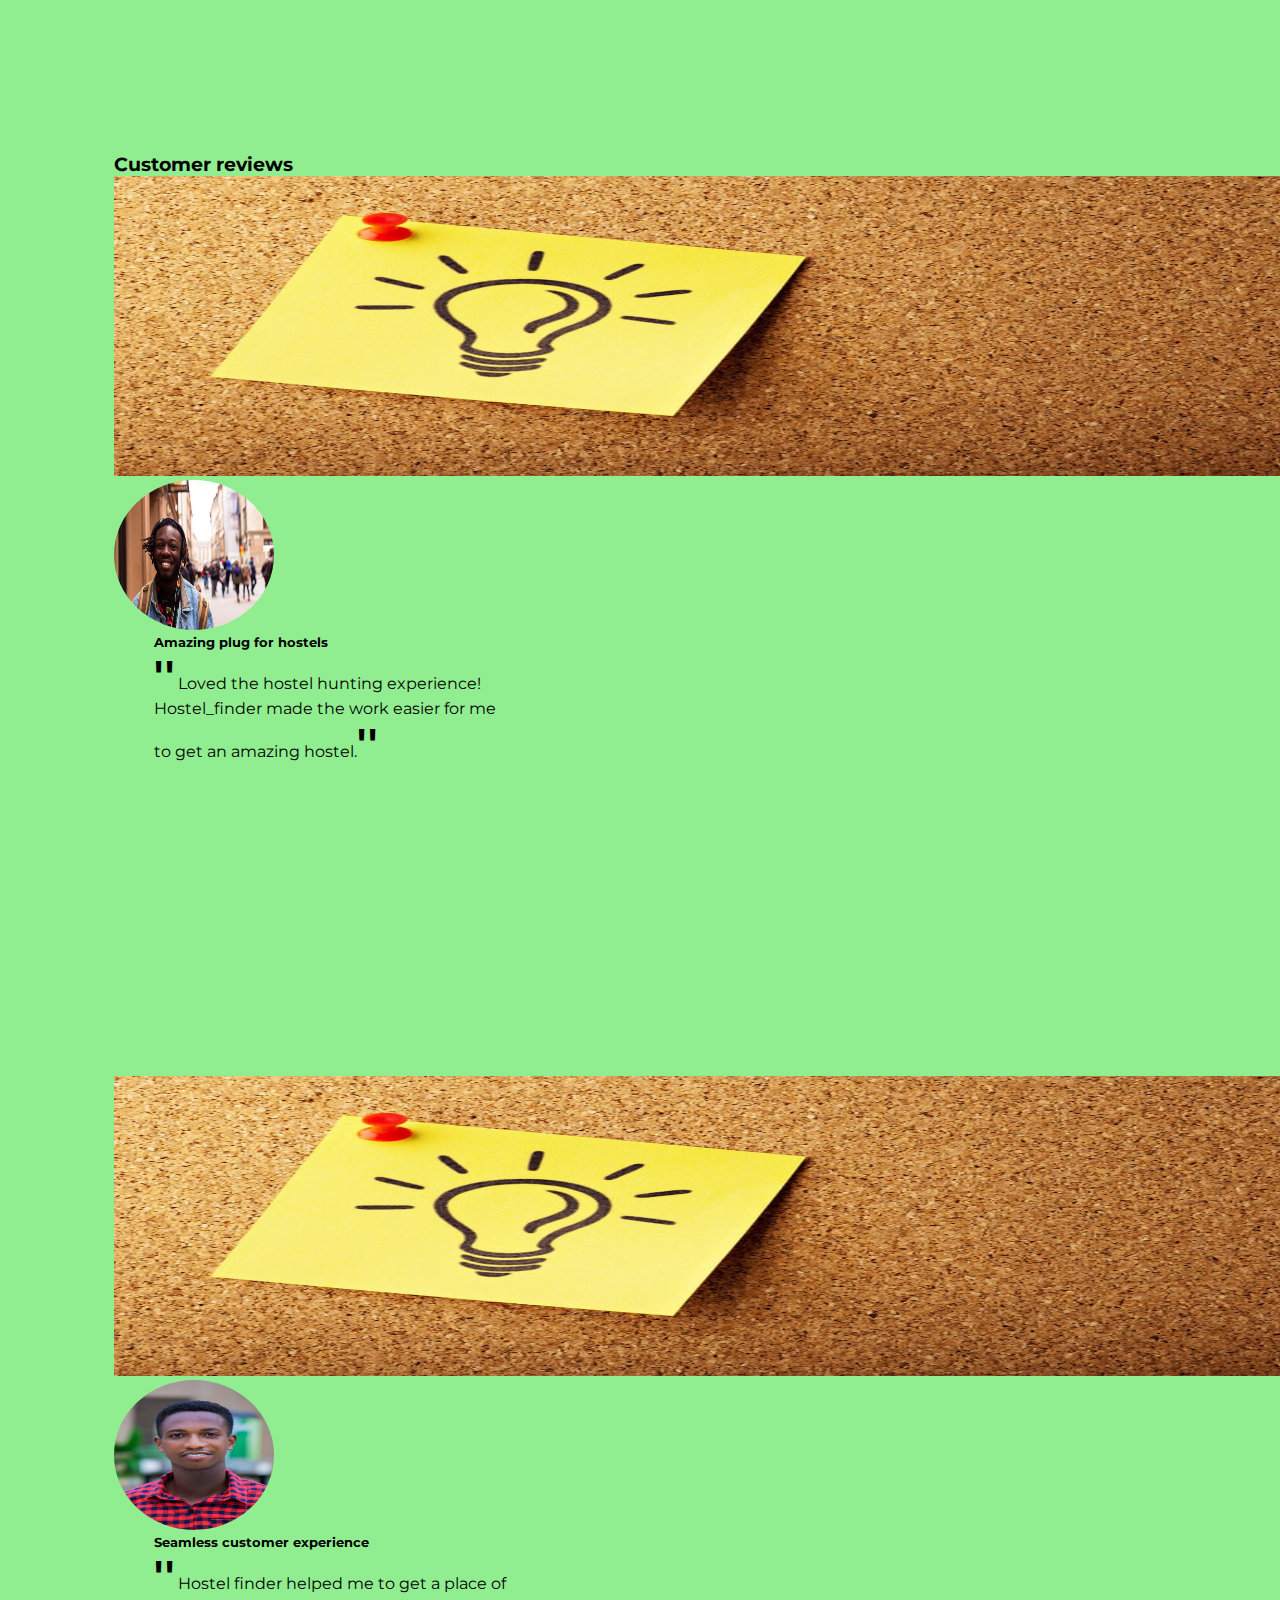
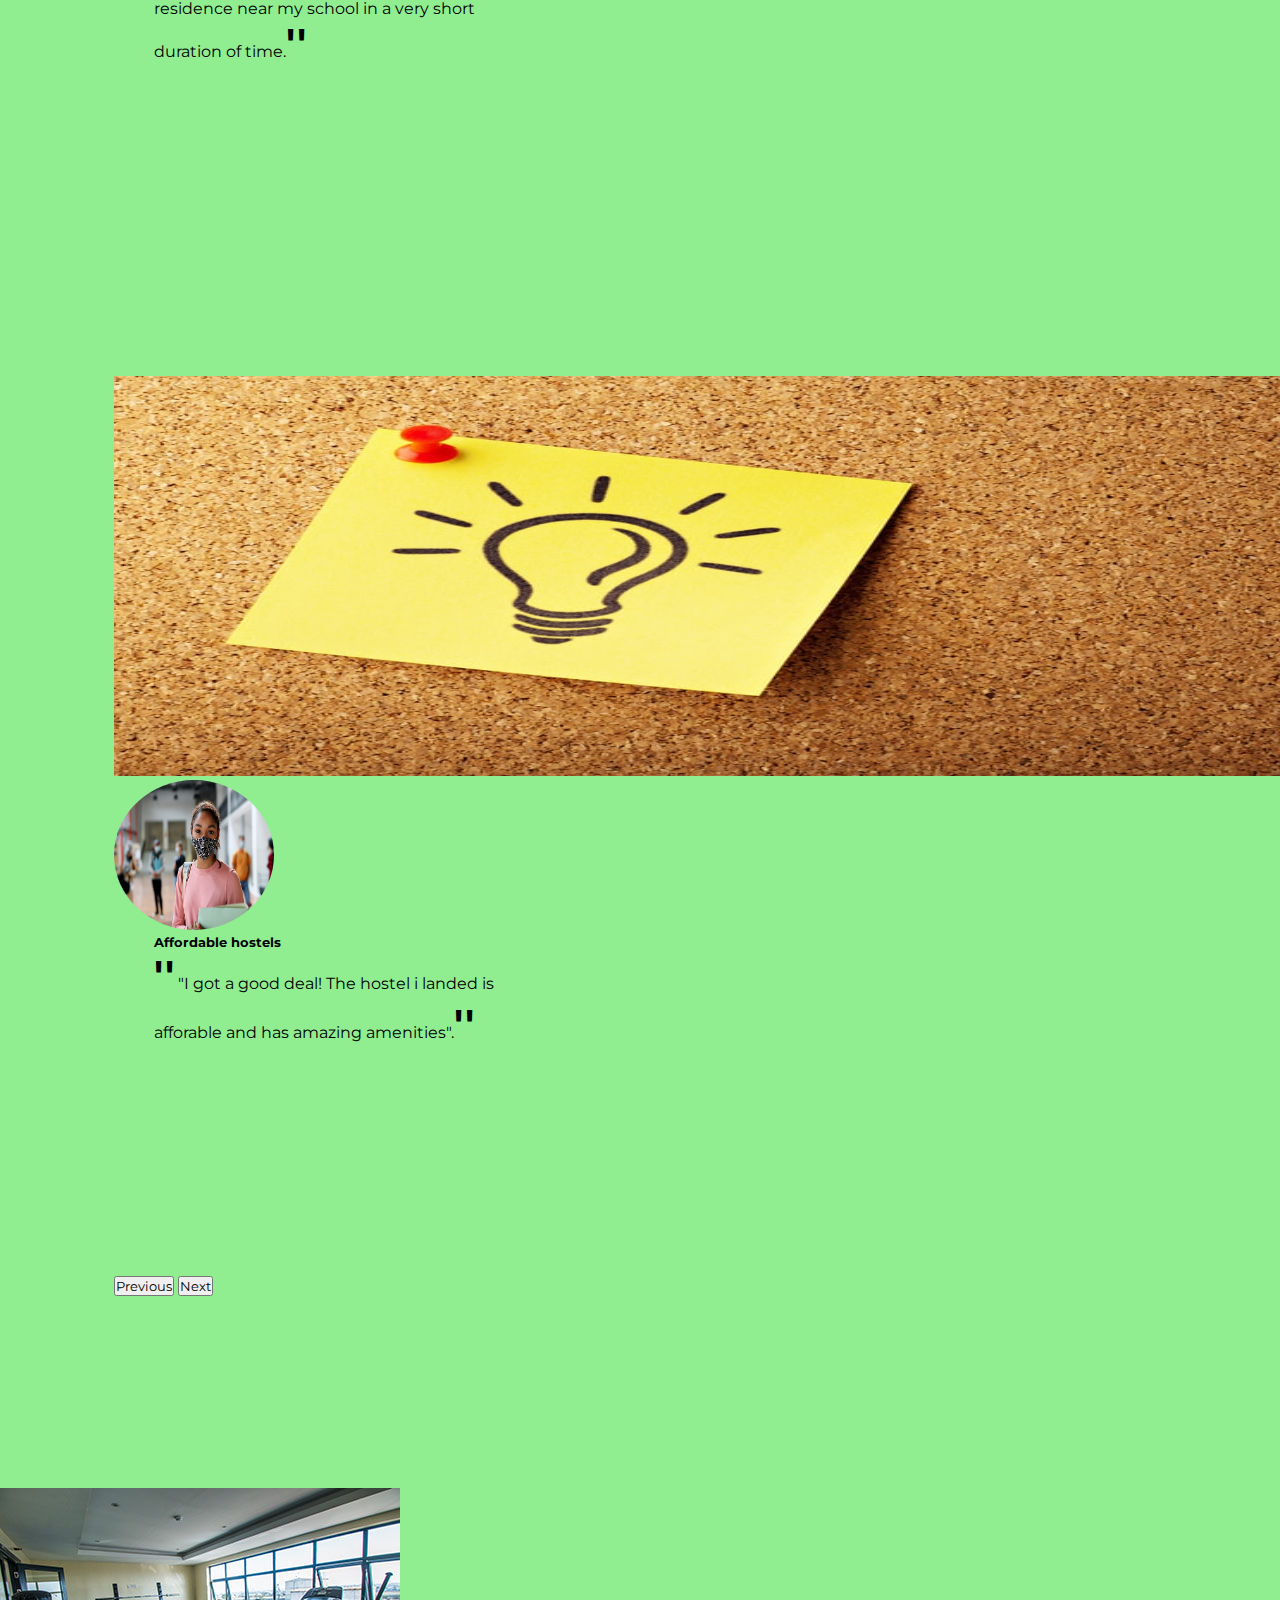
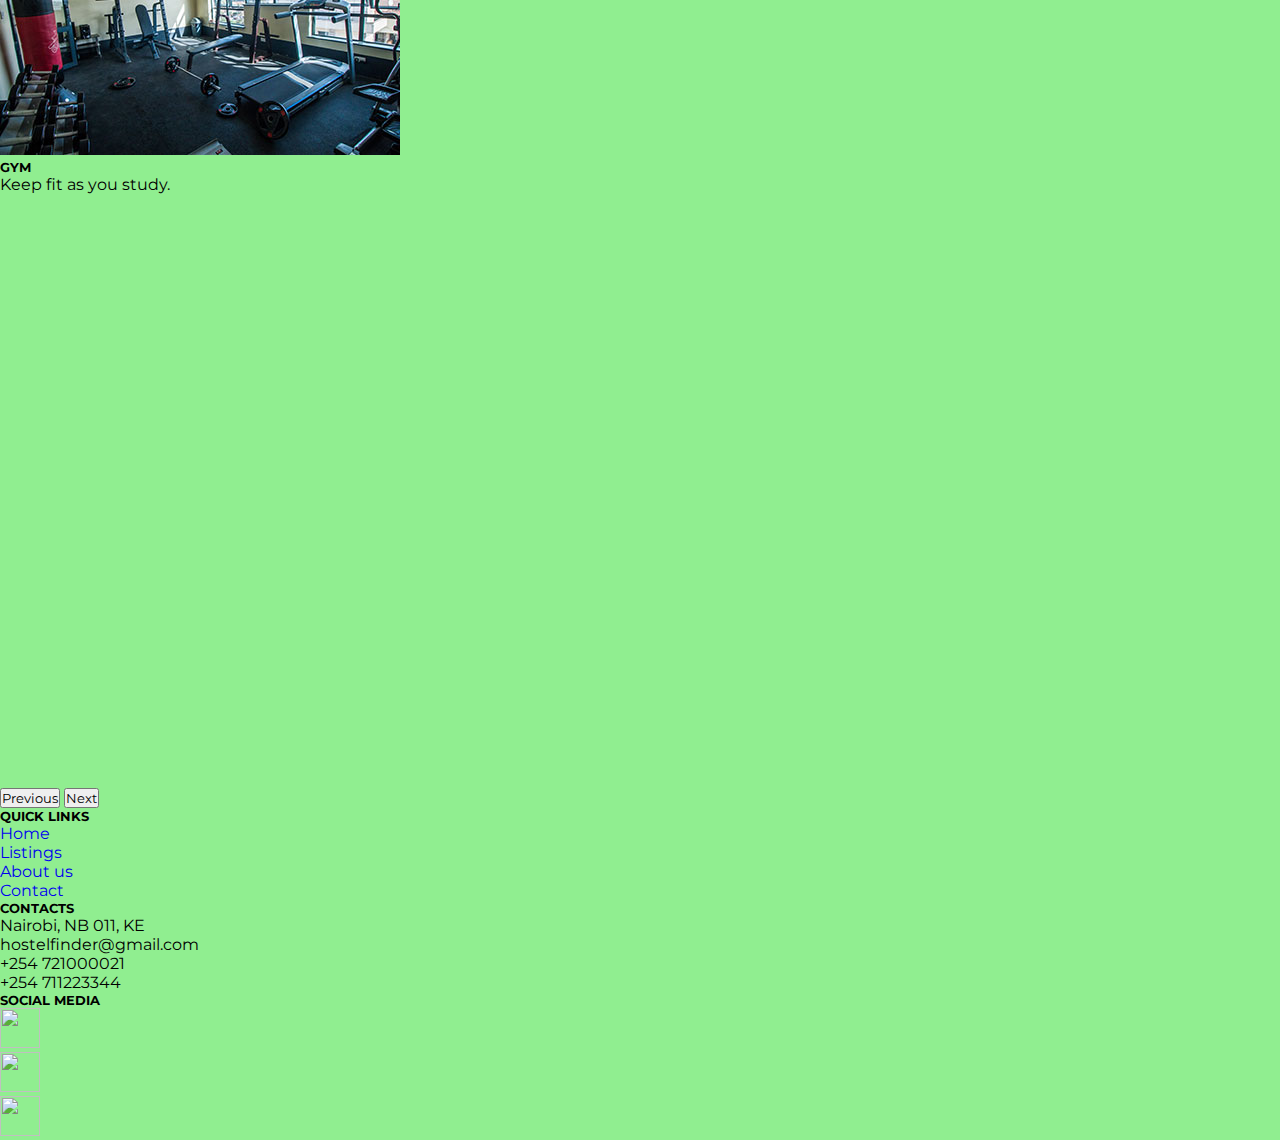
==== commit 37f66b6b: "Update about.html" ====
--- a/about.html
+++ b/about.html
@@ -1,4 +1,6 @@
 
+ <!doctype html>
+<html lang="en">
  <meta charset="UTF-8">
  <meta http-equiv="X-UA-Compatible" content="IE=edge">
  <meta name="viewport" content="width=device-width, initial-scale=1.0">
@@ -345,4 +347,4 @@
 
 </body>
 
-</html>+</html>
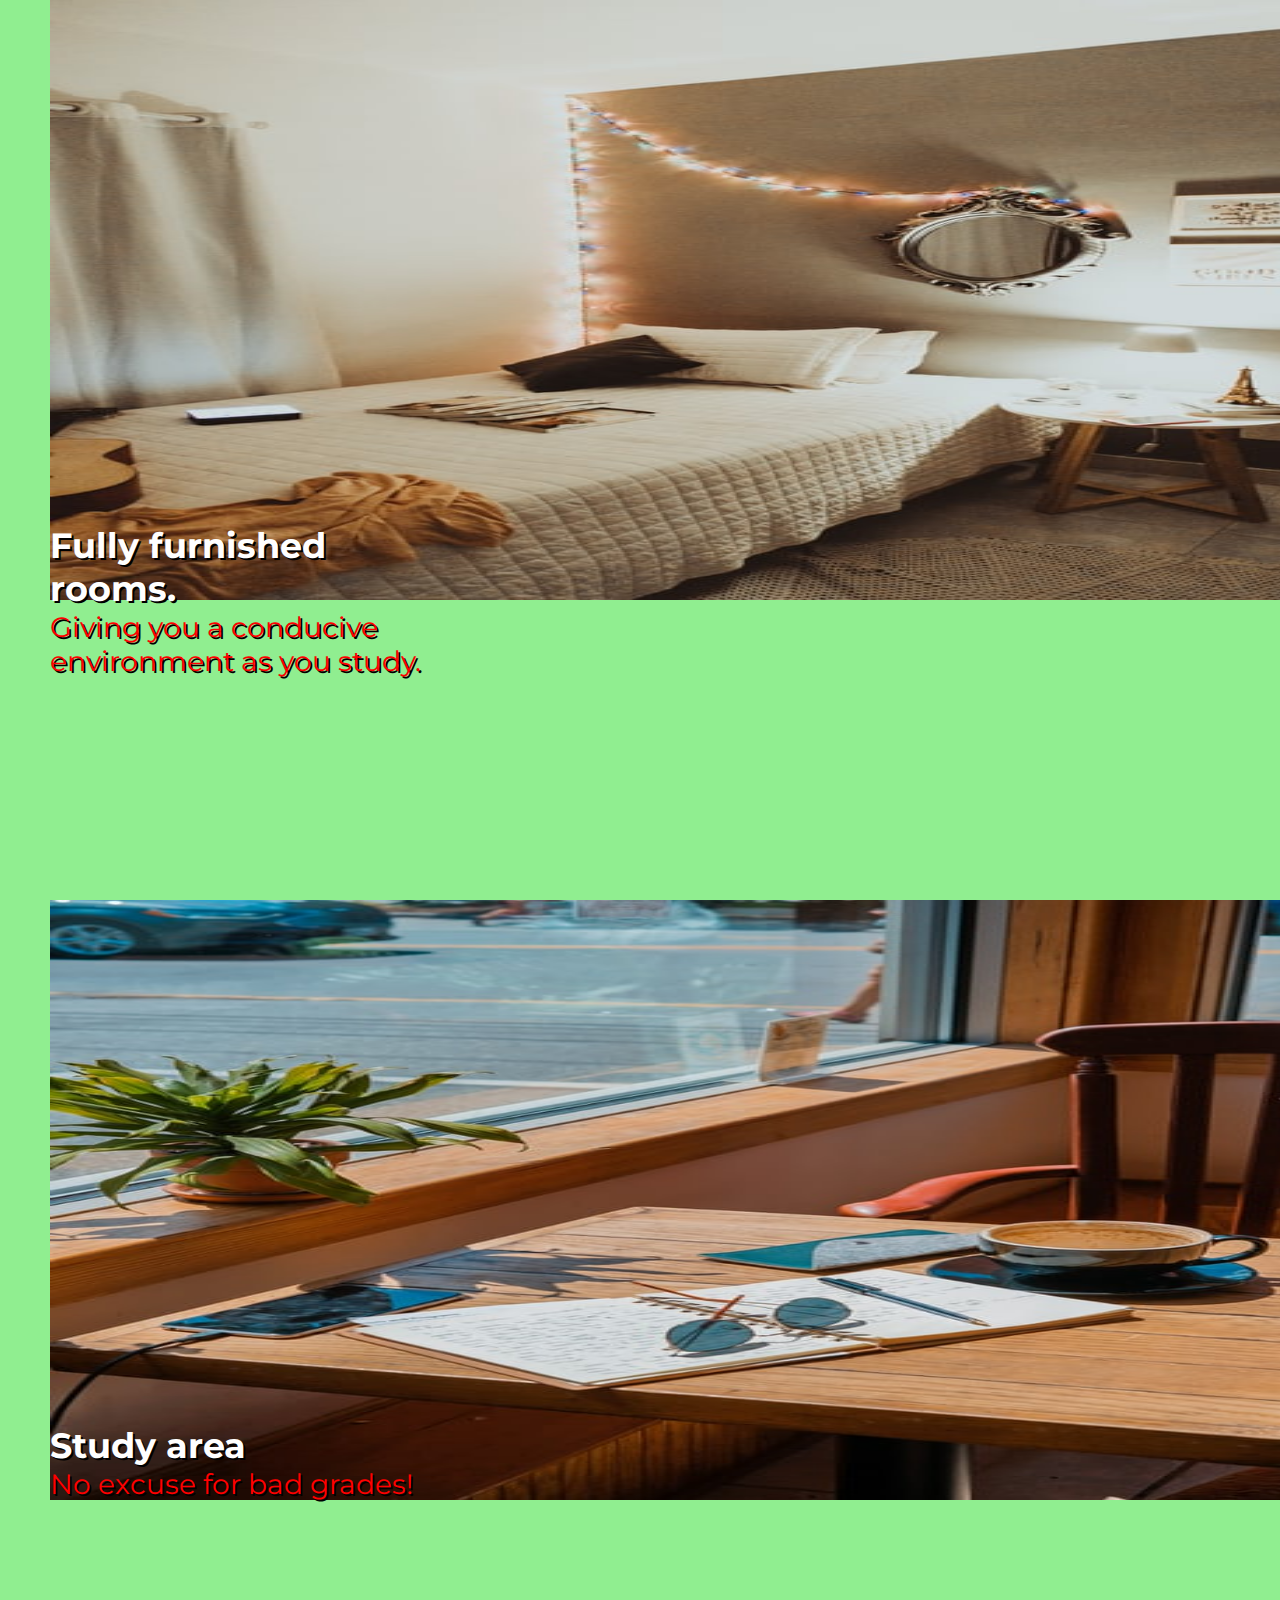
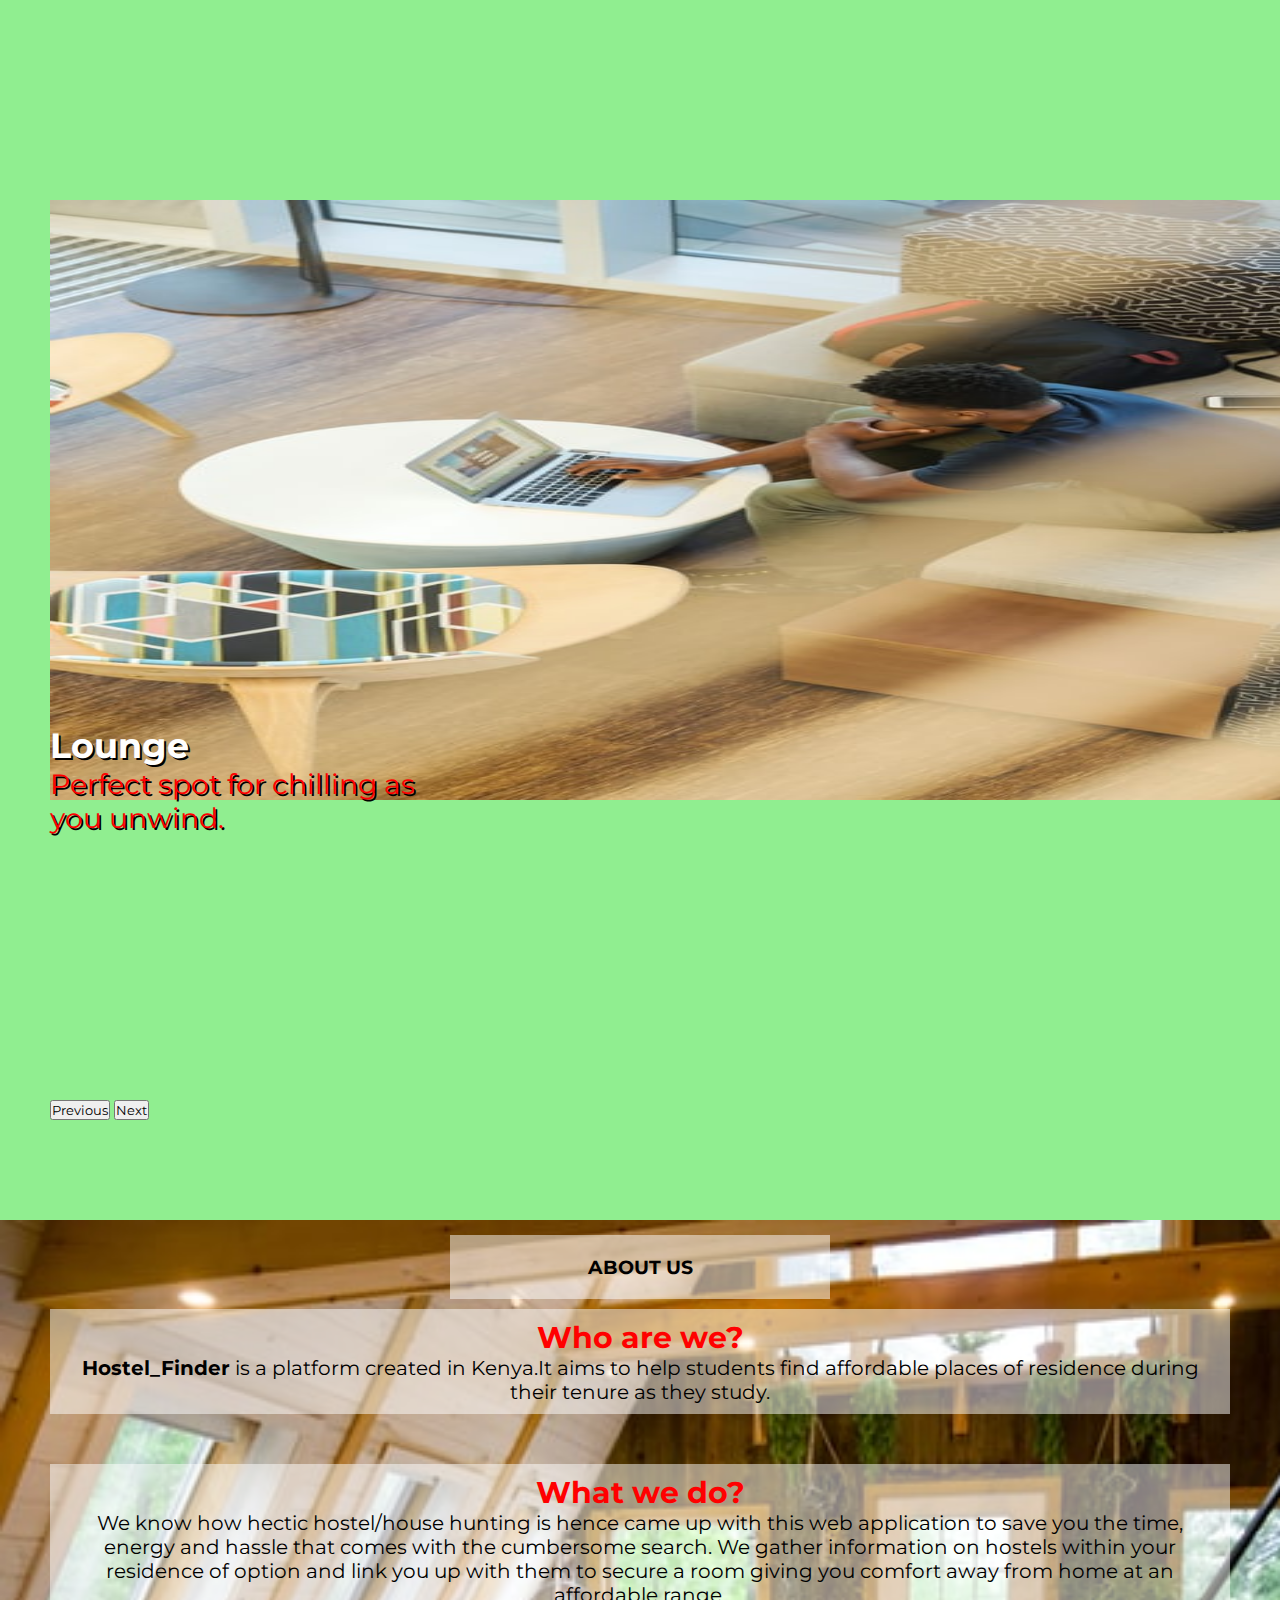
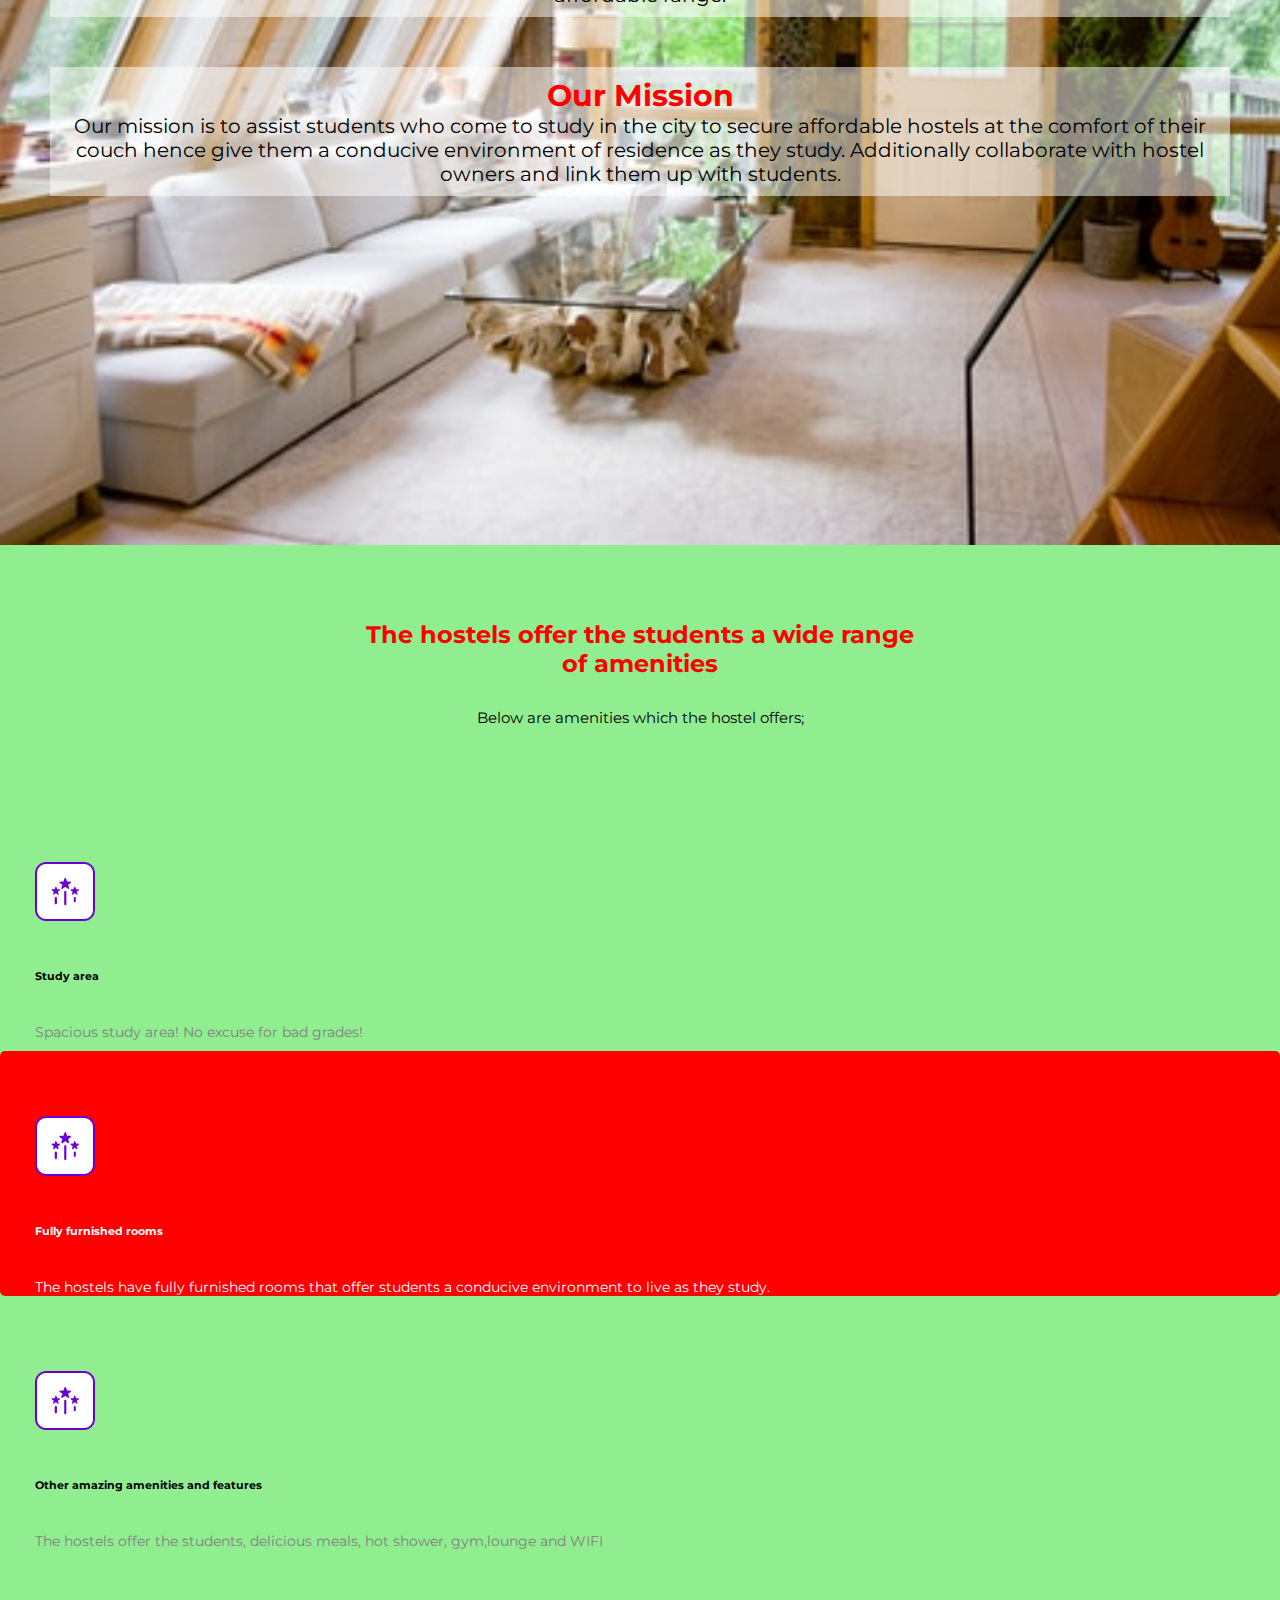
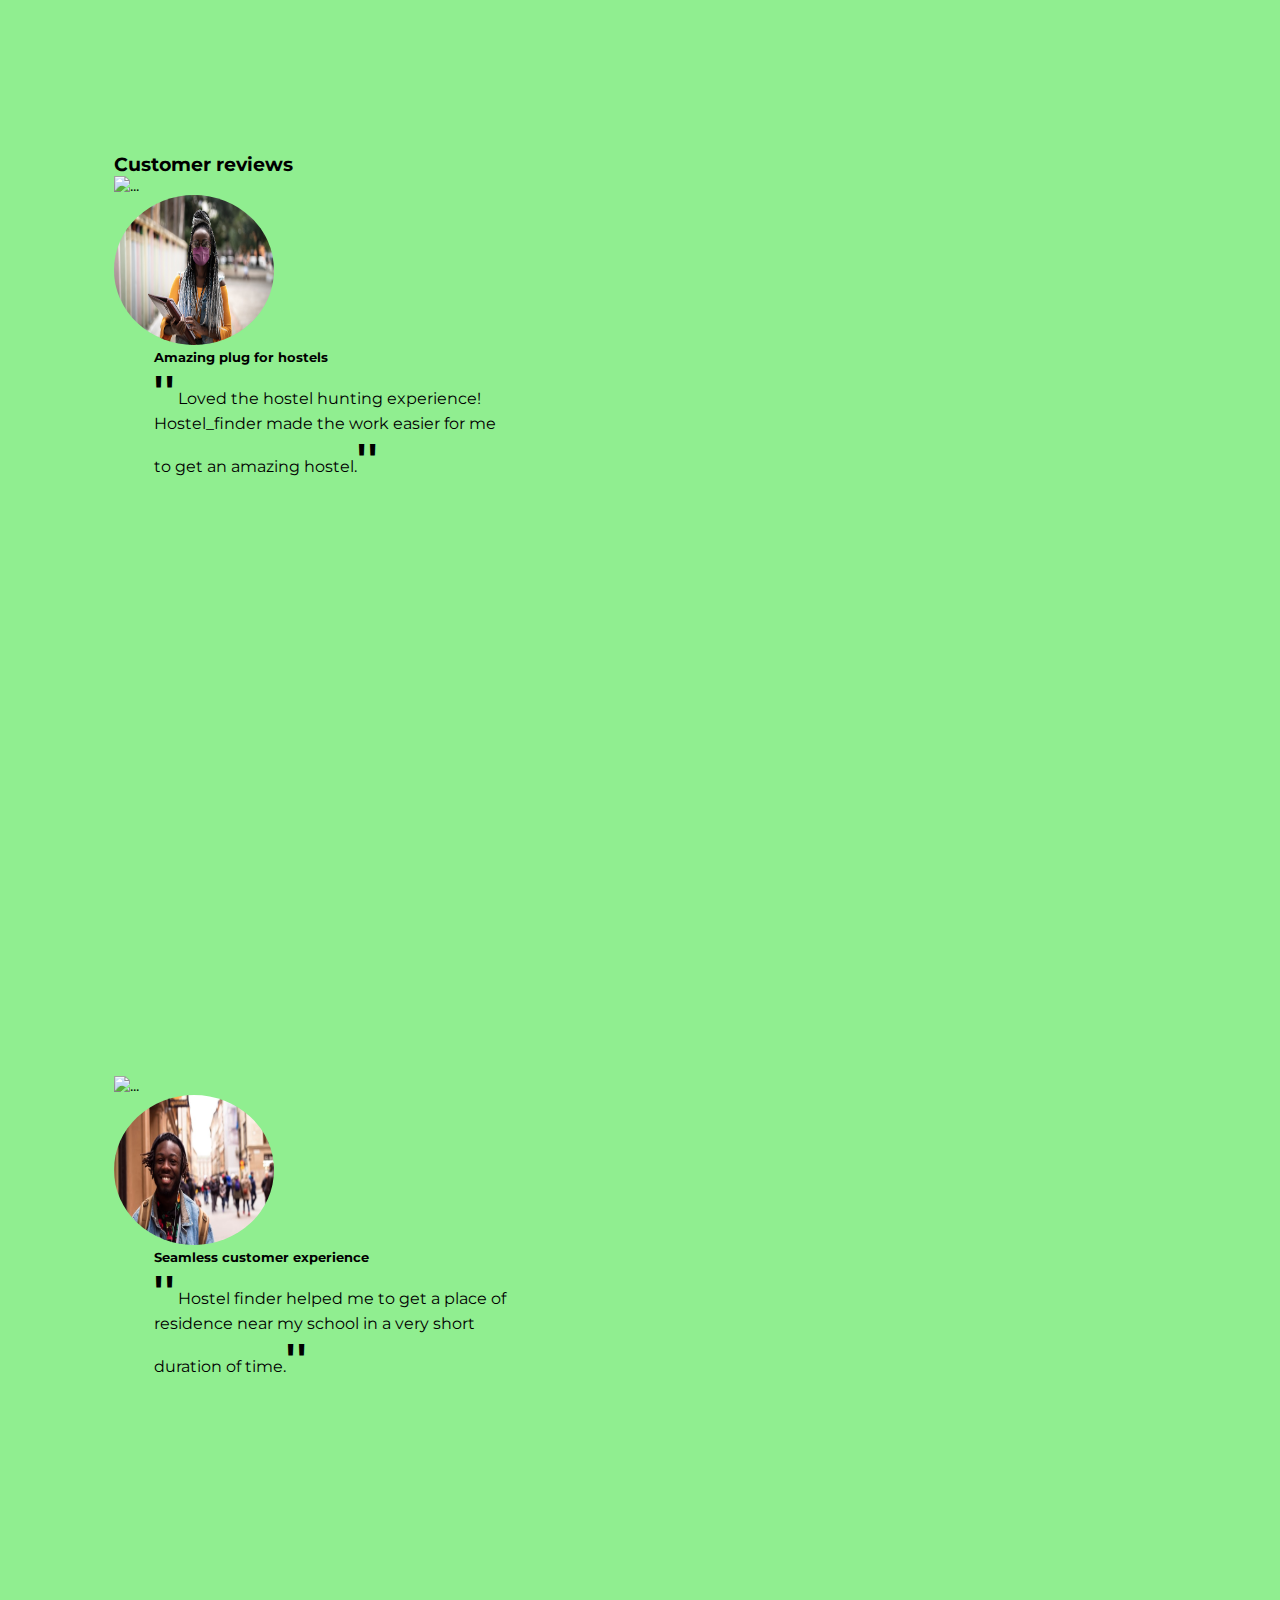
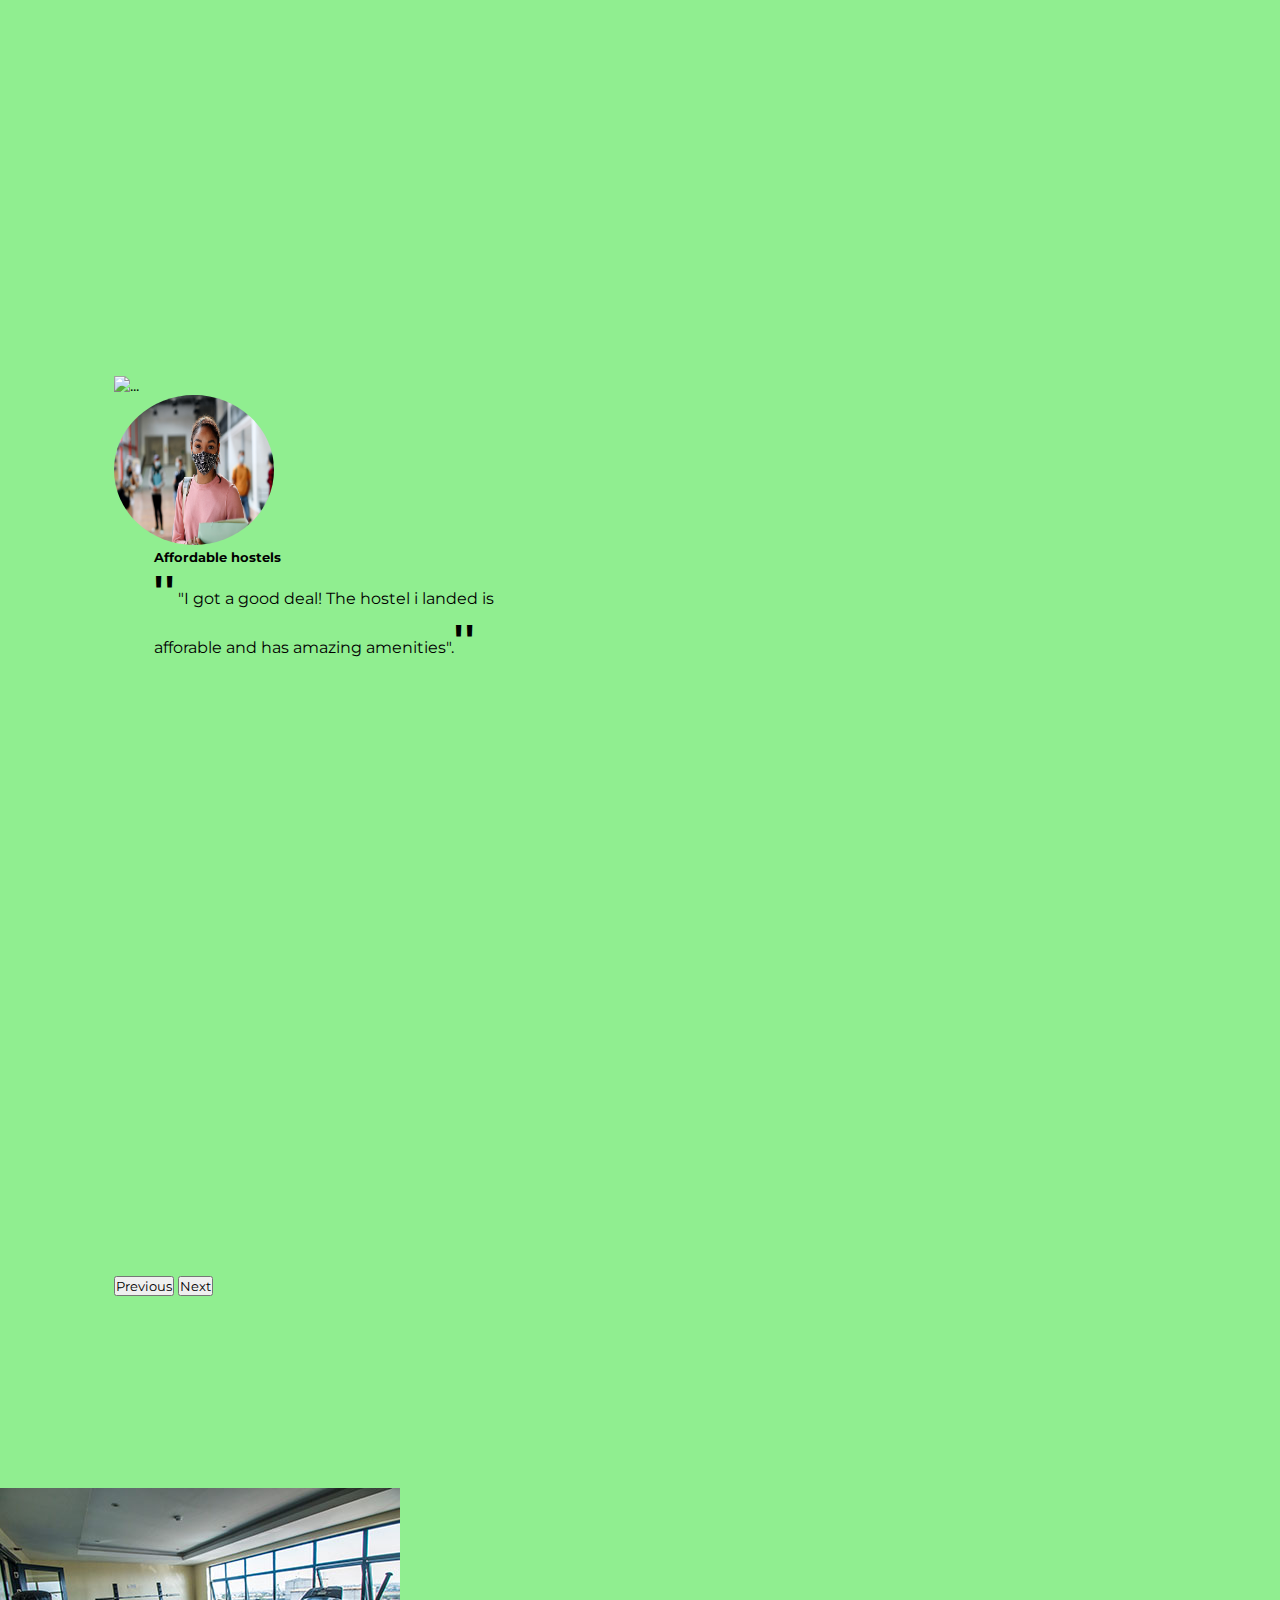
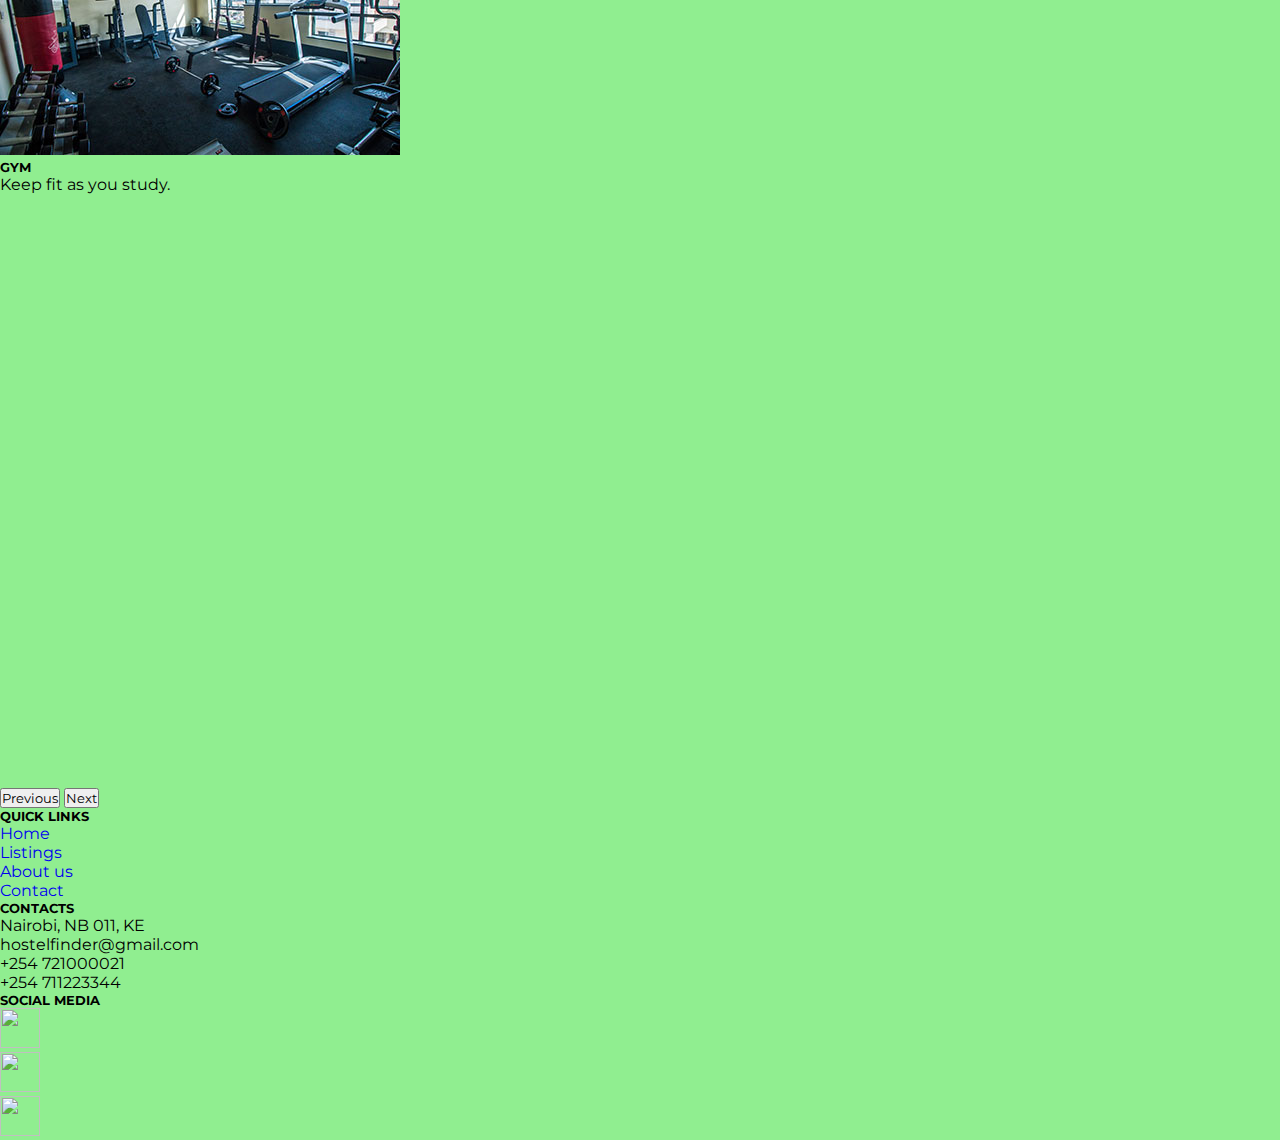
==== commit db5d8961: "updated changes" ====
--- a/about.html
+++ b/about.html
@@ -1,350 +1,350 @@
 
  <!doctype html>
-<html lang="en">
- <meta charset="UTF-8">
- <meta http-equiv="X-UA-Compatible" content="IE=edge">
- <meta name="viewport" content="width=device-width, initial-scale=1.0">
- <title>ABOUT US</title>
- <link rel="stylesheet" href="./about.css">
- <link href="https://cdn.jsdelivr.net/npm/bootstrap@5.1.1/dist/css/bootstrap.min.css" rel="stylesheet" integrity="sha384-F3w7mX95PdgyTmZZMECAngseQB83DfGTowi0iMjiWaeVhAn4FJkqJByhZMI3AhiU" crossorigin="anonymous">
-<script src="https://cdn.jsdelivr.net/npm/bootstrap@5.1.1/dist/js/bootstrap.bundle.min.js" integrity="sha384-/bQdsTh/da6pkI1MST/rWKFNjaCP5gBSY4sEBT38Q/9RBh9AH40zEOg7Hlq2THRZ" crossorigin="anonymous"></script> 
-<link rel="preconnect" href="https://fonts.googleapis.com">
-<link rel="preconnect" href="https://fonts.gstatic.com" crossorigin>
-<link href="https://fonts.googleapis.com/css2?family=Montserrat:ital,wght@0,300;0,400;0,500;1,200&display=swap" rel="stylesheet">
-
-</head>
-<body><section class="aboutus">
- <!--ABOUT-->
-
- <div id="carouselExampleIndicators"
-   class="carousel slide"
-   data-bs-ride="carousel"
- >
-   <div class="carousel-indicators">
-     <nav class="navbar navabar p-0 navbar-light navbar-expand-lg">
-       <div class="container-fluid">
-         <nav class="navbar navbar-light">
-           <div class="container navbar">
-             <a class="navbar-brand" href="#">
-
-               <img
-                 class="navbarbrand"
-                 src="./images/logo.png"
-                 alt=""
-                 width="110"
-                 height="80"
-                 SHOWCASE/>
-             </a>
-             <span 
-        style="font-family: 'Permanent Marker', cursive;; color: black; font-size: 30px;font-weight: bolder;" class="navlogo">Hostel_Finder
-     </span>
-
-    </nav>
-         <button
-           class="navbar-toggler"
-           type="button"
-           data-bs-toggle="collapse"
-           data-bs-target="#navbarSupportedContent"
-           aria-controls="navbarSupportedContent"
-           aria-expanded="false"
-           aria-label="Toggle navigation"
-         >
-           <span class="navbar-toggler-icon"></span>
-         </button>
-
-         <div class="collapse navbar-collapse" id="navbarSupportedContent">
-           <ul class="navbar-nav me-auto mb-2 mb-lg-0">
-             <li class="nav-item">
-             </li>
-             <li class="nav-item">
-               <a class="nav-link text-light" href="index.html">HOME</a>
-             </li>
-             <li class="nav-item">
-               <a class="nav-link text-light" href="listings.html">LISTINGS</a>
-             </li>
-             <li class="nav-item">
-                 <a class="nav-link text-light" href="about.html">ABOUT</a>
-               </li>
-             <li class="nav-item">
-               <a class="nav-link text-light" href="contact.html">CONTACT</a>
-             </li>
-           </ul>
-           
-         </div>
-
-       </div>
+ <html lang="en">
+  <meta charset="UTF-8">
+  <meta http-equiv="X-UA-Compatible" content="IE=edge">
+  <meta name="viewport" content="width=device-width, initial-scale=1.0">
+  <title>ABOUT US</title>
+  <link rel="stylesheet" href="./about.css">
+  <link href="https://cdn.jsdelivr.net/npm/bootstrap@5.1.1/dist/css/bootstrap.min.css" rel="stylesheet" integrity="sha384-F3w7mX95PdgyTmZZMECAngseQB83DfGTowi0iMjiWaeVhAn4FJkqJByhZMI3AhiU" crossorigin="anonymous">
+ <script src="https://cdn.jsdelivr.net/npm/bootstrap@5.1.1/dist/js/bootstrap.bundle.min.js" integrity="sha384-/bQdsTh/da6pkI1MST/rWKFNjaCP5gBSY4sEBT38Q/9RBh9AH40zEOg7Hlq2THRZ" crossorigin="anonymous"></script> 
+ <link rel="preconnect" href="https://fonts.googleapis.com">
+ <link rel="preconnect" href="https://fonts.gstatic.com" crossorigin>
+ <link href="https://fonts.googleapis.com/css2?family=Montserrat:ital,wght@0,300;0,400;0,500;1,200&display=swap" rel="stylesheet">
+ 
+ </head>
+ <body><section class="aboutus">
+  <!--ABOUT-->
+ 
+  <div id="carouselExampleIndicators"
+    class="carousel slide"
+    data-bs-ride="carousel"
+  >
+    <div class="carousel-indicators">
+      <nav class="navbar navabar p-0 navbar-light navbar-expand-lg">
+        <div class="container-fluid">
+          <nav class="navbar navbar-light">
+            <div class="container navbar">
+              <a class="navbar-brand" href="#">
+ 
+                <img
+                  class="navbarbrand"
+                  src="img/logo.png"
+                  alt=""
+                  width="110"
+                  height="80"
+                  SHOWCASE/>
+              </a>
+              <span 
+         style="font-family: 'Permanent Marker', cursive;; color: black; font-size: 30px;font-weight: bolder;" class="navlogo">Hostel_Finder
+      </span>
+ 
      </nav>
-     <button
-       type="button"
-       data-bs-target="#carouselExampleIndicators"
-       data-bs-slide-to="0"
-       class="active"
-       aria-current="true"
-       aria-label="Slide 1"
-     ></button>
-     <button
-       type="button"
-       data-bs-target="#carouselExampleIndicators"
-       data-bs-slide-to="1"
-       aria-label="Slide 2"
-     ></button>
-     <button
-       type="button"
-       data-bs-target="#carouselExampleIndicators"
-       data-bs-slide-to="2"
-       aria-label="Slide 3"
-     ></button>
-   </div>
-   <div class="carousel-inner">
-     <div class="carousel-item active">
-       <img
-         src="./images/room.jpeg"
-         class="d-block"
-         width="1400px"
-         height="600px"
-         alt="..."
-       />
-       <div class="carousel-caption d-none d-md-block">
-         <h5 class="showcase-text">Fully furnished rooms.</h5>
-         <p class="showcase-subtext">
-          Giving you a conducive environment as you study.
-         </p>
-       </div>
-     </div>
-     <div class="carousel-item">
-       <img
-         src="./images/s1.jpeg"
-         class="d-block"
-         width="1400px"
-         height="600px"
-         alt="..."
-       />
-       <div class="carousel-caption d-none d-md-block">
-         <h5 class="showcase-text">Study area</h5>
-         <p class="showcase-subtext">
-           No excuse for bad grades!
-         </p>
-       </div>
-     </div>
-     <div class="carousel-item">
-       <img
-         src="./images/lounge1.jpeg"
-         class="d-block"
-         width="1400px"
-         height="600px"
-         alt="..."
-       />
-       <div class="carousel-caption d-none d-md-block">
-         <h5 class="showcase-text">Lounge</h5>
-         <p class="showcase-subtext">
-           Perfect spot for chilling as you unwind.
-         </p>
-       </div>
-     </div>
-   </div>
-   <button
-     class="carousel-control-prev"
-     type="button"
-     data-bs-target="#carouselExampleIndicators"
-     data-bs-slide="prev"
-   >
-     <span class="carousel-control-prev-icon" aria-hidden="true"></span>
-     <span class="visually-hidden">Previous</span>
-   </button>
-   <button
-     class="carousel-control-next"
-     type="button"
-     data-bs-target="#carouselExampleIndicators"
-     data-bs-slide="next"
-   >
-     <span class="carousel-control-next-icon" aria-hidden="true"></span>
-     <span class="visually-hidden">Next</span>
-   </button>
- </div>
- 
-   <div class="row">
-     <div class="about">
-         <h1 class="h1-about">ABOUT US</h1>
-         <div class="who">
-             <h2>Who are we?</h2>
-             <p><strong>Hostel_Finder</strong> is a platform created in Kenya.It aims to
-                 help students find affordable places of residence during their tenure as they study.</p>
-         </div>
-         <div class="who">
-             <h2>What we do?</h2>
-             <p> We know how hectic hostel/house hunting is hence came up with this web application to save you the time, energy and hassle that comes with the cumbersome search. We gather information on hostels within your residence of option and link you up with them to secure a room giving you comfort away from home at an affordable range.</p>
-         </div>
-         <div class="who">
-             <h2>Our Mission</h2>
-             <p>Our mission is to assist students who come to study in the city to secure affordable hostels at the comfort of their couch hence give them a conducive environment of residence as they study. Additionally collaborate with hostel owners and link them up with students.</p>
-         </div>
-
-     </div>
- 
- </div>
-</section>
-
-<section class="amenities">
- <div class="container">
-     <h2 class="title">The hostels offer the students a wide range<br> of amenities</h2>
-<p class="subtitle">Below are amenities which the hostel offers;</p>
-
-<div class="row">
-<div class="col-md-4">
- <div class="amenities-box ">
-     <img src="/images/Icon-2.png" alt="">
-     <h6>Study area</h6>
-     <p>Spacious study area! No excuse for bad grades!</p>
-</div>
-</div>
-<div class="col-md-4">
- <div class="amenities-box active-service">
-     <img src="./images/Icon-2.png" alt="">
-     <h6>Fully furnished rooms</h6>
-<p>The hostels have fully furnished rooms that offer students a conducive environment to live as they study.</p>
-</div>
-</div>
-<div class="col-md-4">
- <div class="amenities-box">
-     <img src="./images/Icon-2.png" alt="">
-     <h6>Other amazing amenities and features</h6>
-<p>The hostels offer the students, delicious meals, hot shower, gym,lounge and WIFI</p>
-</div>
-</div>
-</div>
-</section>
-
-<!--Customers reviews-->
-
-<div class="reviews">
- <div id="carouselExampleDark" class="carousel carousel-dark slide" data-bs-ride="carousel">
-   <h3 class="text-center creview">Customer reviews</h3>
-   <div class="carousel-inner">
-     <div class="carousel-item active" data-bs-interval="10000">
-       
-       <img src="./images/bulb.jpeg" class="d-block " width="1300px"  height="300px" alt="...">
-       
-       <div class="carousel-caption d-none d-md-block">
+          <button
+            class="navbar-toggler"
+            type="button"
+            data-bs-toggle="collapse"
+            data-bs-target="#navbarSupportedContent"
+            aria-controls="navbarSupportedContent"
+            aria-expanded="false"
+            aria-label="Toggle navigation"
+          >
+            <span class="navbar-toggler-icon"></span>
+          </button>
+ 
+          <div class="collapse navbar-collapse" id="navbarSupportedContent">
+            <ul class="navbar-nav me-auto mb-2 mb-lg-0">
+              <li class="nav-item">
+              </li>
+              <li class="nav-item">
+                <a class="nav-link text-light" href="index.html">HOME</a>
+              </li>
+              <li class="nav-item">
+                <a class="nav-link text-light" href="listings.html">LISTINGS</a>
+              </li>
+              <li class="nav-item">
+                  <a class="nav-link text-light" href="about.html">ABOUT</a>
+                </li>
+              <li class="nav-item">
+                <a class="nav-link text-light" href="contact.html">CONTACT</a>
+              </li>
+            </ul>
+            
+          </div>
+ 
+        </div>
+      </nav>
+      <button
+        type="button"
+        data-bs-target="#carouselExampleIndicators"
+        data-bs-slide-to="0"
+        class="active"
+        aria-current="true"
+        aria-label="Slide 1"
+      ></button>
+      <button
+        type="button"
+        data-bs-target="#carouselExampleIndicators"
+        data-bs-slide-to="1"
+        aria-label="Slide 2"
+      ></button>
+      <button
+        type="button"
+        data-bs-target="#carouselExampleIndicators"
+        data-bs-slide-to="2"
+        aria-label="Slide 3"
+      ></button>
+    </div>
+    <div class="carousel-inner">
+      <div class="carousel-item active">
+        <img
+          src="images/room.jpeg"
+          class="d-block"
+          width="1400px"
+          height="600px"
+          alt="..."
+        />
+        <div class="carousel-caption d-none d-md-block">
+          <h5 class="showcase-text">Fully furnished rooms.</h5>
+          <p class="showcase-subtext">
+           Giving you a conducive environment as you study.
+          </p>
+        </div>
+      </div>
+      <div class="carousel-item">
+        <img
+          src="images/s1.jpeg"
+          class="d-block"
+          width="1400px"
+          height="600px"
+          alt="..."
+        />
+        <div class="carousel-caption d-none d-md-block">
+          <h5 class="showcase-text">Study area</h5>
+          <p class="showcase-subtext">
+            No excuse for bad grades!
+          </p>
+        </div>
+      </div>
+      <div class="carousel-item">
+        <img
+          src="images/lounge1.jpeg"
+          class="d-block"
+          width="1400px"
+          height="600px"
+          alt="..."
+        />
+        <div class="carousel-caption d-none d-md-block">
+          <h5 class="showcase-text">Lounge</h5>
+          <p class="showcase-subtext">
+            Perfect spot for chilling as you unwind.
+          </p>
+        </div>
+      </div>
+    </div>
+    <button
+      class="carousel-control-prev"
+      type="button"
+      data-bs-target="#carouselExampleIndicators"
+      data-bs-slide="prev"
+    >
+      <span class="carousel-control-prev-icon" aria-hidden="true"></span>
+      <span class="visually-hidden">Previous</span>
+    </button>
+    <button
+      class="carousel-control-next"
+      type="button"
+      data-bs-target="#carouselExampleIndicators"
+      data-bs-slide="next"
+    >
+      <span class="carousel-control-next-icon" aria-hidden="true"></span>
+      <span class="visually-hidden">Next</span>
+    </button>
+  </div>
+  
+    <div class="row">
+      <div class="about">
+          <h1 class="h1-about">ABOUT US</h1>
+          <div class="who">
+              <h2>Who are we?</h2>
+              <p><strong>Hostel_Finder</strong> is a platform created in Kenya.It aims to
+                  help students find affordable places of residence during their tenure as they study.</p>
+          </div>
+          <div class="who">
+              <h2>What we do?</h2>
+              <p> We know how hectic hostel/house hunting is hence came up with this web application to save you the time, energy and hassle that comes with the cumbersome search. We gather information on hostels within your residence of option and link you up with them to secure a room giving you comfort away from home at an affordable range.</p>
+          </div>
+          <div class="who">
+              <h2>Our Mission</h2>
+              <p>Our mission is to assist students who come to study in the city to secure affordable hostels at the comfort of their couch hence give them a conducive environment of residence as they study. Additionally collaborate with hostel owners and link them up with students.</p>
+          </div>
+ 
+      </div>
+  
+  </div>
+ </section>
+ 
+ <section class="amenities">
+  <div class="container">
+      <h2 class="title">The hostels offer the students a wide range<br> of amenities</h2>
+ <p class="subtitle">Below are amenities which the hostel offers;</p>
+ 
+ <div class="row">
+ <div class="col-md-4">
+  <div class="amenities-box ">
+      <img src="images/Icon-2.png" alt="">
+      <h6>Study area</h6>
+      <p>Spacious study area! No excuse for bad grades!</p>
+ </div>
+ </div>
+ <div class="col-md-4">
+  <div class="amenities-box active-service">
+      <img src="images/Icon-2.png" alt="">
+      <h6>Fully furnished rooms</h6>
+ <p>The hostels have fully furnished rooms that offer students a conducive environment to live as they study.</p>
+ </div>
+ </div>
+ <div class="col-md-4">
+  <div class="amenities-box">
+      <img src="images/Icon-2.png" alt="">
+      <h6>Other amazing amenities and features</h6>
+ <p>The hostels offer the students, delicious meals, hot shower, gym,lounge and WIFI</p>
+ </div>
+ </div>
+ </div>
+ </section>
+ 
+ <!--Customers reviews-->
+ 
+ <div class="reviews">
+  <div id="carouselExampleDark" class="carousel carousel-dark slide" data-bs-ride="carousel">
+    <h3 class="text-center creview">Customer reviews</h3>
+    <div class="carousel-inner">
+      <div class="carousel-item active" data-bs-interval="10000">
+        
+        <img src="Hostel_finder/bulb.jpeg" class="d-block " width="1300px"  height="300px" alt="...">
+        
+        <div class="carousel-caption d-none d-md-block">
+          <div class="d-flex">
+            <div>
+              <img class="student" src="images/student.jpg"  width="160px" height="150px"alt="">
+            </div>
+          <div class="review-text">
+            <h5>Amazing plug for hostels</h5>
+            <p> <span style="font-weight: bolder; font-size: 40px;">''</span> Loved the hostel hunting experience! Hostel_finder made the work easier for me to get an amazing hostel.<span style="font-weight: bolder; font-size: 40px;">''</p>
+          </div>
+          </div>
+          </div>
+  </div>
+      <div class="carousel-item" data-bs-interval="2000">
+        <img src="Hostel_finder/bulb.jpeg" class="d-block " width="1300px"  height="300px" alt="...">
+        <div class="carousel-caption d-none d-md-block">
+          
          <div class="d-flex">
            <div>
-             <img class="student" src="./images/student.jpeg"  width="160px" height="150px"alt="">
-           </div>
-         <div class="review-text">
-           <h5>Amazing plug for hostels</h5>
-           <p> <span style="font-weight: bolder; font-size: 40px;">''</span> Loved the hostel hunting experience! Hostel_finder made the work easier for me to get an amazing hostel.<span style="font-weight: bolder; font-size: 40px;">''</p>
+              <img class="student" src="images/student2.jpeg"  width="160px" height="150px"alt="">
+              </div>
+         <div class="review-text" >
+          <h5>Seamless customer experience</h5>
+          <p> <span style="font-weight: bolder; font-size: 40px;">''</span> Hostel finder helped me to get a place of residence near my school in a very short duration of time.<span style="font-weight: bolder; font-size: 40px;">''</p>
          </div>
          </div>
-         </div>
- </div>
-     <div class="carousel-item" data-bs-interval="2000">
-       <img src="./images/bulb.jpeg" class="d-block " width="1300px"  height="300px" alt="...">
-       <div class="carousel-caption d-none d-md-block">
+          
+        </div>
+      </div>
+ 
+      <div class=" carousel-item">
+        <img src="Hostel_finder/bulb.jpeg" class="d-block " width="1500px"  height="400px"  alt="...">
+        <div class="carousel-caption d-none d-md-block">
+          <div class="d-flex">
+            <div>
+              <img class="student" src="images/student3.jpg"  width="160px" height="150px"alt="">
+            </div>
+            <div class="review-text">
+            <h5>  Affordable hostels</h5>
+            <p> <span style="font-weight: bolder; font-size: 40px;">''</span> "I got a good deal! The hostel i landed is afforable and has amazing amenities".<span style="font-weight: bolder; font-size: 40px;">''</p>
+          </div>
          
-        <div class="d-flex">
-          <div>
-             <img class="student" src="./images/student2.jpeg"  width="160px" height="150px"alt="">
-             </div>
-        <div class="review-text" >
-         <h5>Seamless customer experience</h5>
-         <p> <span style="font-weight: bolder; font-size: 40px;">''</span> Hostel finder helped me to get a place of residence near my school in a very short duration of time.<span style="font-weight: bolder; font-size: 40px;">''</p>
-        </div>
-        </div>
-         
-       </div>
-     </div>
-
-     <div class=" carousel-item">
-       <img src="./images/bulb.jpeg" class="d-block " width="1500px"  height="400px"  alt="...">
-       <div class="carousel-caption d-none d-md-block">
-         <div class="d-flex">
-           <div>
-             <img class="student" src="./images/student3.jpg"  width="160px" height="150px"alt="">
-           </div>
-           <div class="review-text">
-           <h5>  Affordable hostels</h5>
-           <p> <span style="font-weight: bolder; font-size: 40px;">''</span> "I got a good deal! The hostel i landed is afforable and has amazing amenities".<span style="font-weight: bolder; font-size: 40px;">''</p>
-         </div>
-        
-         </div>
-       </div>
-     </div>
-   </div>
-   <button class="carousel-control-prev" type="button" data-bs-target="#carouselExampleDark" data-bs-slide="prev">
-     <span class="carousel-control-prev-icon" aria-hidden="true"></span>
-     <span class="visually-hidden">Previous</span>
-   </button>
-   <button class="carousel-control-next" type="button" data-bs-target="#carouselExampleDark" data-bs-slide="next">
-     <span class="carousel-control-next-icon" aria-hidden="true"></span>
-     <span class="visually-hidden">Next</span>
-   </button>
-   
- </div>
-</div>
-
-<footer class="bg-secondary text-white pt-5 pb-4">
-
-     <div class="carousel-item">
-       <img src="./images/gym.jpg" class="d-block w-100 h-50" alt="...">
-       <div class="carousel-caption d-none d-md-block">
-         <h5>GYM</h5>
-         <p>Keep fit as you study.</p>
-       </div>
-     </div>
-   </div>
-   <button class="carousel-control-prev" type="button" data-bs-target="#carouselExampleCaptions"
-     data-bs-slide="prev">
-     <span class="carousel-control-prev-icon" aria-hidden="true"></span>
-     <span class="visually-hidden">Previous</span>
-   </button>
-   <button class="carousel-control-next" type="button" data-bs-target="#carouselExampleCaptions"
-     data-bs-slide="next">
-     <span class="carousel-control-next-icon" aria-hidden="true"></span>
-     <span class="visually-hidden">Next</span>
-   </button>
- </div>
- </div>
-</section>
-<footer class="bg-secondary text-white pt-5 pb-4">
-
- <div class="container text-center text-md-left">
-   <div class="row text-center text-md-left">
-     <div class="col-md-3 col-lg-3 col-xl-3 mx-auto mt-3">
-       <h5 class="text-uppercase mb-4 font-weight-bold text-warning">QUICK LINKS</h5>
-       <p><a href="index.html" class="text-white" style="text-decoration: none;">Home</a></p>
-       <p><a href="listings.html" class="text-white" style="text-decoration: none;">Listings</a></p>
-       <p><a href="about.html" class="text-white" style="text-decoration: none;">About us</a></p>
-       <p><a href="contact.html" class="text-white" style="text-decoration: none;">Contact</a></p>
-     </div>
-     <div class="col-md-3 col-lg-2 col-xl-2 mx-auto mt-3">
-       <h5 class="text-uppercase mb-4 font-weight-bold text-warning">CONTACTS</h5>
-       <p><i class="fas fa-home mr-3"></i>Nairobi, NB 011, KE</p>
-       <p><i class="fas fa-envelope mr-3"></i>hostelfinder@gmail.com</p>
-       <p><i class="fas fa-phone mr-3"></i>+254 721000021</p>
-       <p><i class="fas fa-print mr-3"></i>+254 711223344</p>
-     </div>
-     <div class="col-md-3 col-lg-2 col-xl-2 mx-auto mt-3">
-       <h5 class="text-uppercase mb-4 font-weight-bold text-warning">SOCIAL MEDIA</h5>
-       <p><img src="https://cdn-icons-png.flaticon.com/128/1384/1384053.png" height="40px" width="40px"></p>
-       <p><img src="https://cdn-icons-png.flaticon.com/128/1409/1409937.png" height="40px" width="40px"></p>
-       <p><img src="https://cdn-icons-png.flaticon.com/128/2111/2111463.png" height="40px" width="40px"></p>
-       <a href="#"><i class="fa fa-twitter"></i>
-
-       <a href="#"><i class="fa fa-instagram"></i>
-       <a href="#"><i class="fa fa-gmail"></i>
-
-         <a href="#"><i class="fa fa-instagram"></i>
-           <a href="#"><i class="fa fa-gmail"></i>
-
-     </div>
-   </div>
- </div>
-
-</footer>
-
-<script src="../js/script.js"></script>
-
-
-
-</body>
-
-</html>
+          </div>
+        </div>
+      </div>
+    </div>
+    <button class="carousel-control-prev" type="button" data-bs-target="#carouselExampleDark" data-bs-slide="prev">
+      <span class="carousel-control-prev-icon" aria-hidden="true"></span>
+      <span class="visually-hidden">Previous</span>
+    </button>
+    <button class="carousel-control-next" type="button" data-bs-target="#carouselExampleDark" data-bs-slide="next">
+      <span class="carousel-control-next-icon" aria-hidden="true"></span>
+      <span class="visually-hidden">Next</span>
+    </button>
+    
+  </div>
+ </div>
+ 
+ <footer class="bg-secondary text-white pt-5 pb-4">
+ 
+      <div class="carousel-item">
+        <img src="images/gym.jpg" class="d-block w-100 h-50" alt="...">
+        <div class="carousel-caption d-none d-md-block">
+          <h5>GYM</h5>
+          <p>Keep fit as you study.</p>
+        </div>
+      </div>
+    </div>
+    <button class="carousel-control-prev" type="button" data-bs-target="#carouselExampleCaptions"
+      data-bs-slide="prev">
+      <span class="carousel-control-prev-icon" aria-hidden="true"></span>
+      <span class="visually-hidden">Previous</span>
+    </button>
+    <button class="carousel-control-next" type="button" data-bs-target="#carouselExampleCaptions"
+      data-bs-slide="next">
+      <span class="carousel-control-next-icon" aria-hidden="true"></span>
+      <span class="visually-hidden">Next</span>
+    </button>
+  </div>
+  </div>
+ </section>
+ <footer class="bg-secondary text-white pt-5 pb-4">
+ 
+  <div class="container text-center text-md-left">
+    <div class="row text-center text-md-left">
+      <div class="col-md-3 col-lg-3 col-xl-3 mx-auto mt-3">
+        <h5 class="text-uppercase mb-4 font-weight-bold text-warning">QUICK LINKS</h5>
+        <p><a href="index.html" class="text-white" style="text-decoration: none;">Home</a></p>
+        <p><a href="listings.html" class="text-white" style="text-decoration: none;">Listings</a></p>
+        <p><a href="about.html" class="text-white" style="text-decoration: none;">About us</a></p>
+        <p><a href="contact.html" class="text-white" style="text-decoration: none;">Contact</a></p>
+      </div>
+      <div class="col-md-3 col-lg-2 col-xl-2 mx-auto mt-3">
+        <h5 class="text-uppercase mb-4 font-weight-bold text-warning">CONTACTS</h5>
+        <p><i class="fas fa-home mr-3"></i>Nairobi, NB 011, KE</p>
+        <p><i class="fas fa-envelope mr-3"></i>hostelfinder@gmail.com</p>
+        <p><i class="fas fa-phone mr-3"></i>+254 721000021</p>
+        <p><i class="fas fa-print mr-3"></i>+254 711223344</p>
+      </div>
+      <div class="col-md-3 col-lg-2 col-xl-2 mx-auto mt-3">
+        <h5 class="text-uppercase mb-4 font-weight-bold text-warning">SOCIAL MEDIA</h5>
+        <p><img src="https://cdn-icons-png.flaticon.com/128/1384/1384053.png" height="40px" width="40px"></p>
+        <p><img src="https://cdn-icons-png.flaticon.com/128/1409/1409937.png" height="40px" width="40px"></p>
+        <p><img src="https://cdn-icons-png.flaticon.com/128/2111/2111463.png" height="40px" width="40px"></p>
+        <a href="#"><i class="fa fa-twitter"></i>
+ 
+        <a href="#"><i class="fa fa-instagram"></i>
+        <a href="#"><i class="fa fa-gmail"></i>
+ 
+          <a href="#"><i class="fa fa-instagram"></i>
+            <a href="#"><i class="fa fa-gmail"></i>
+ 
+      </div>
+    </div>
+  </div>
+ 
+ </footer>
+ 
+ <script src="../js/script.js"></script>
+ 
+ 
+ 
+ </body>
+ 
+ </html>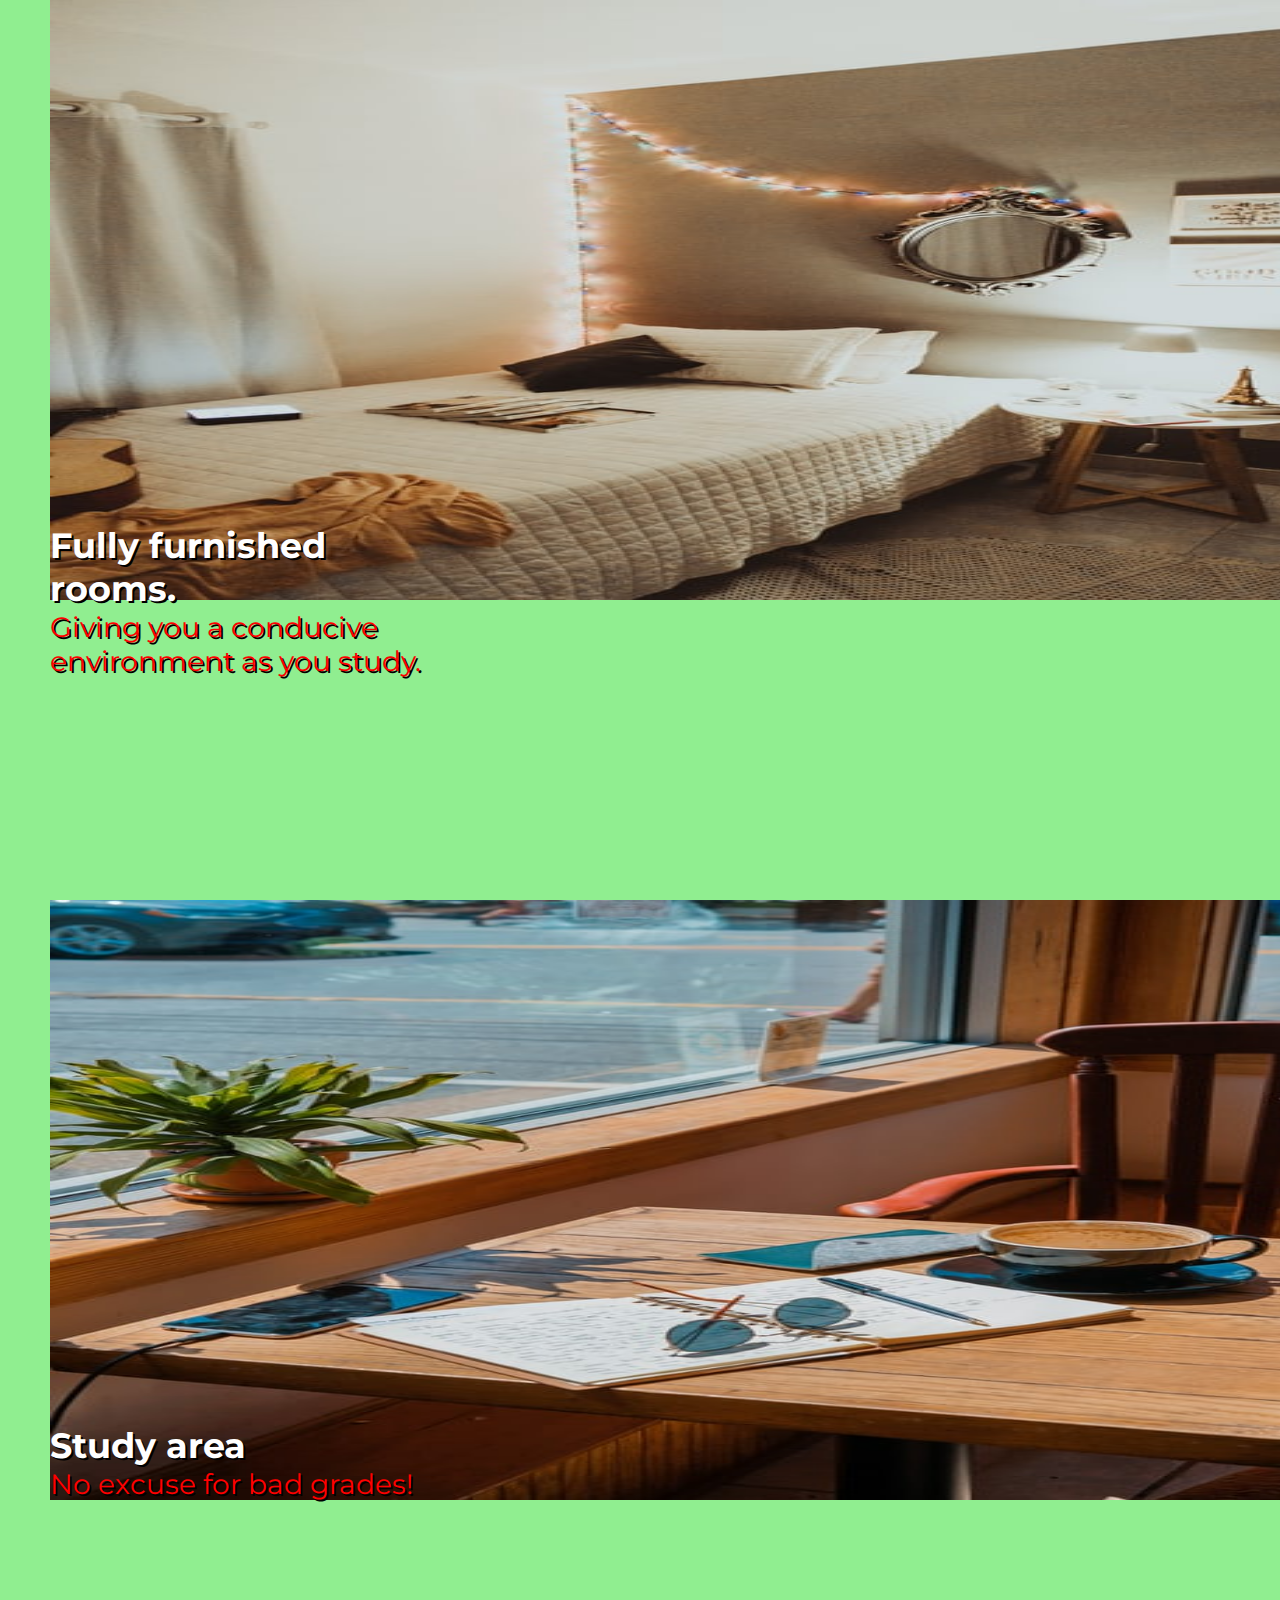
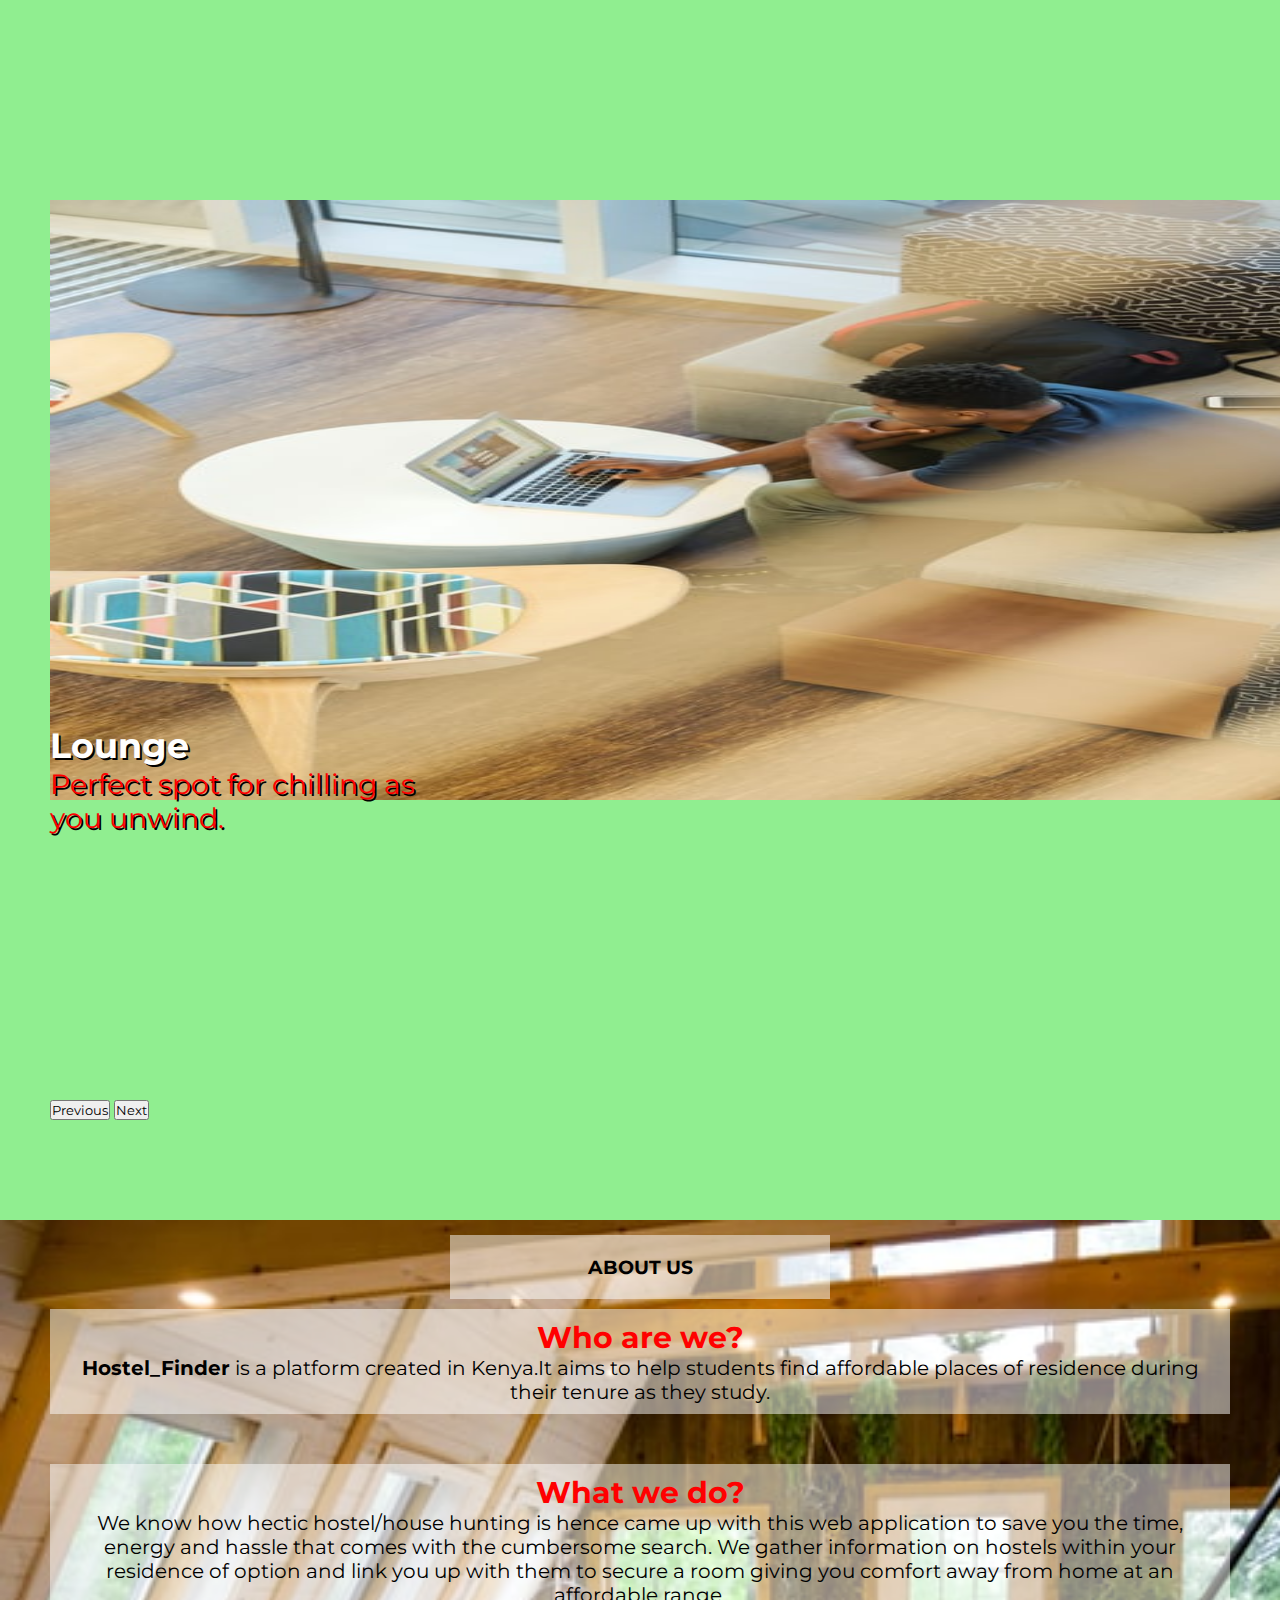
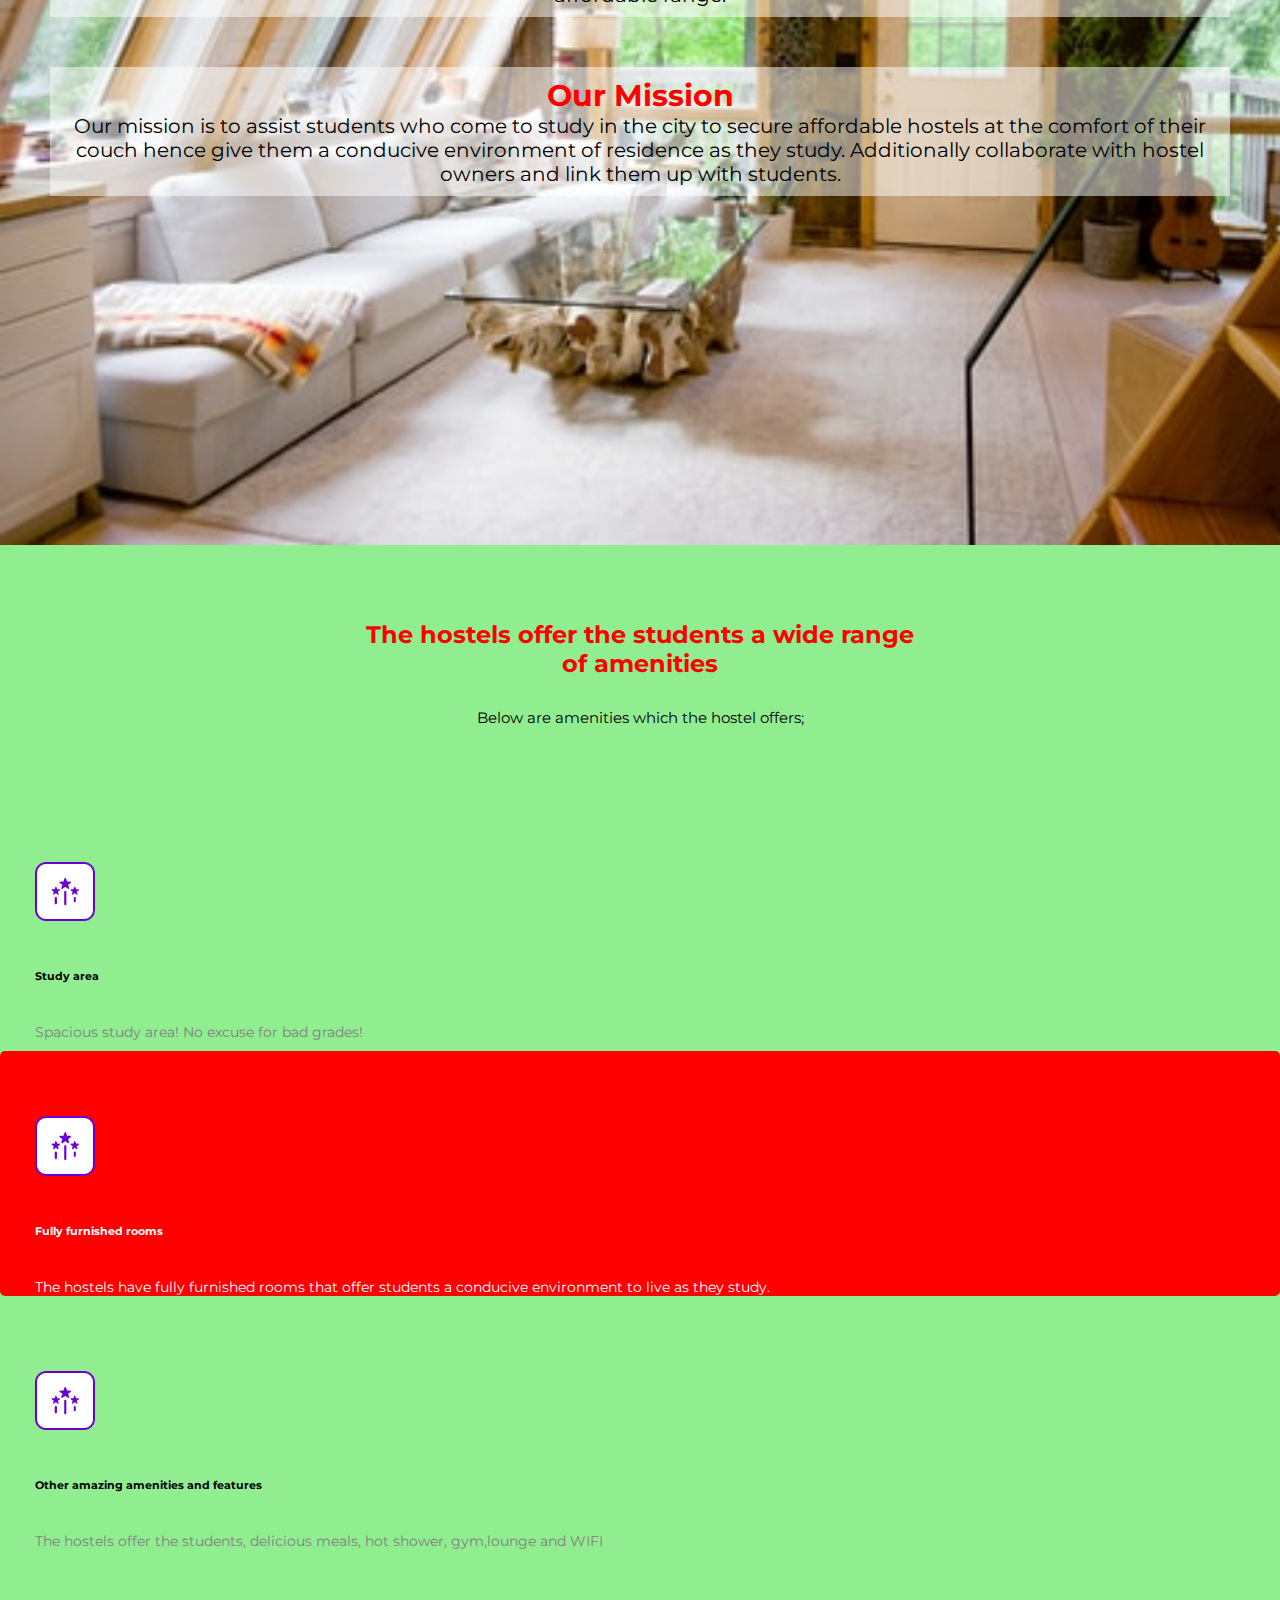
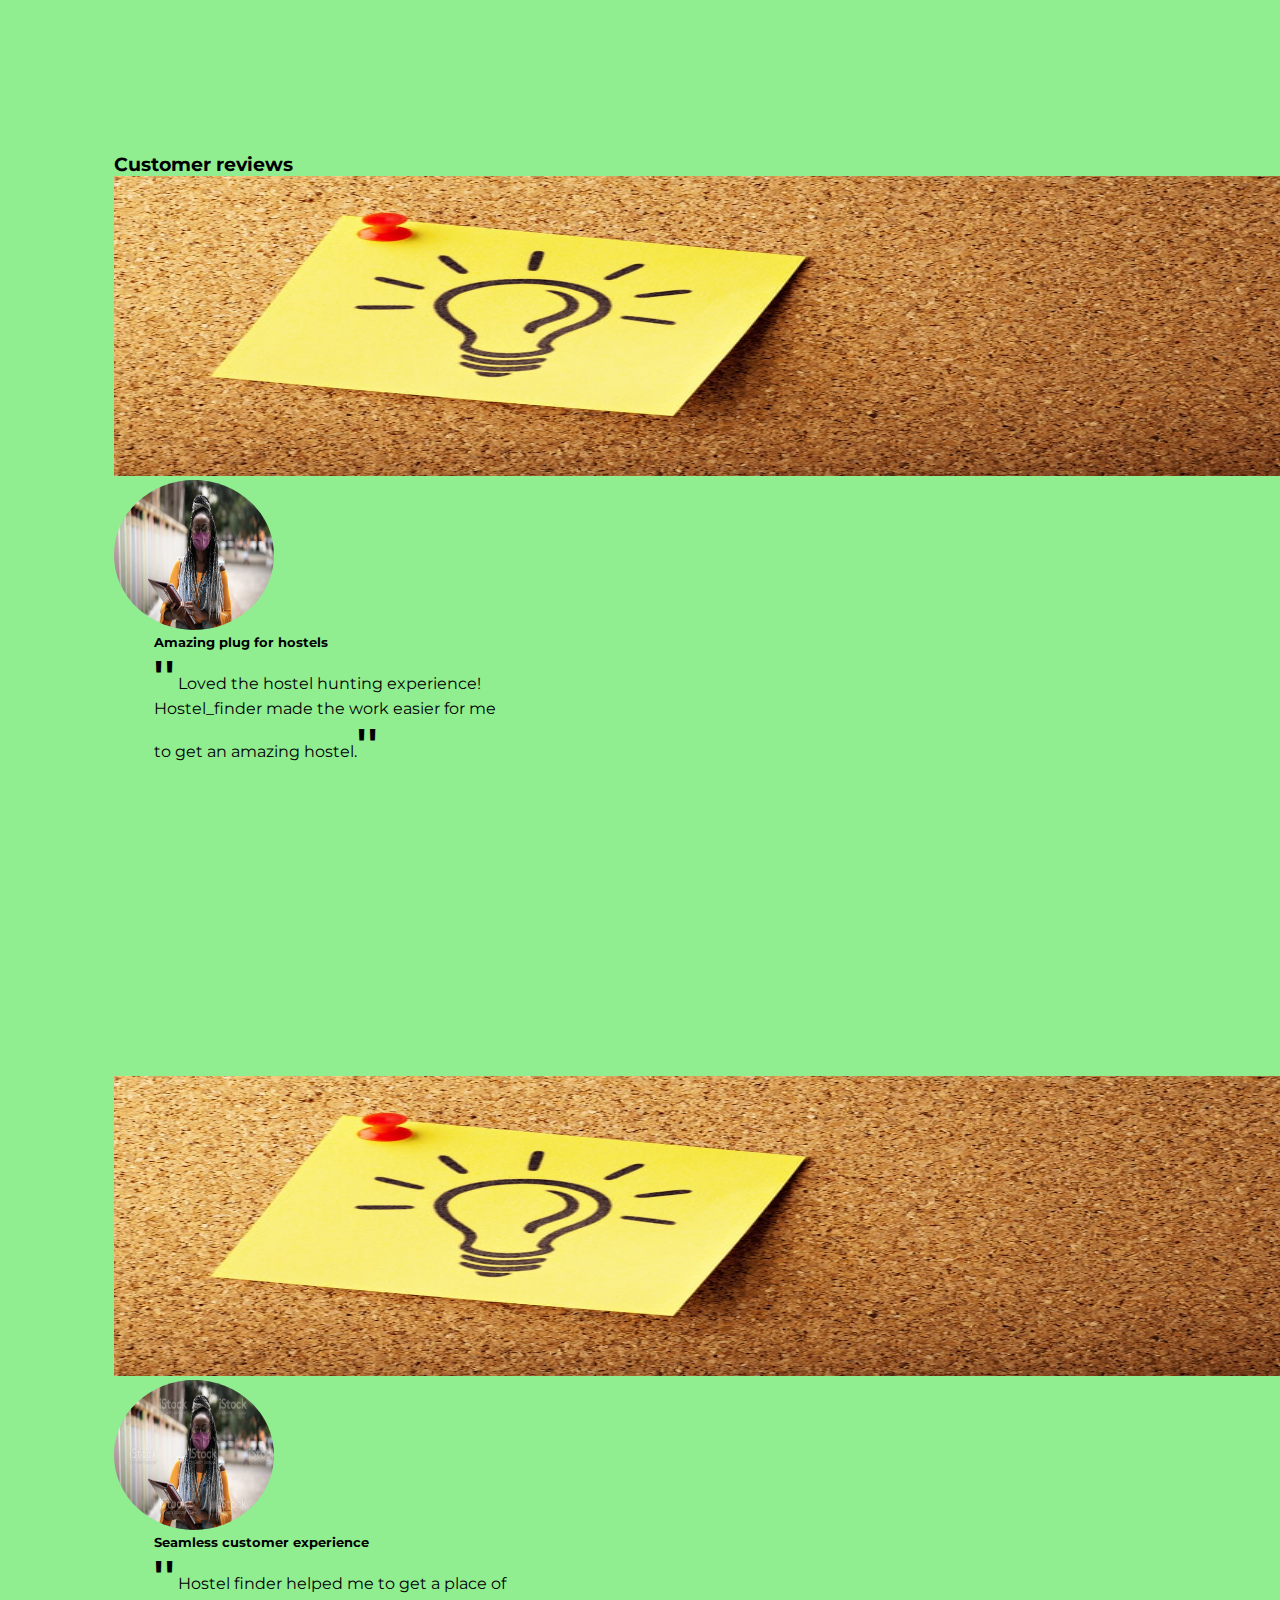
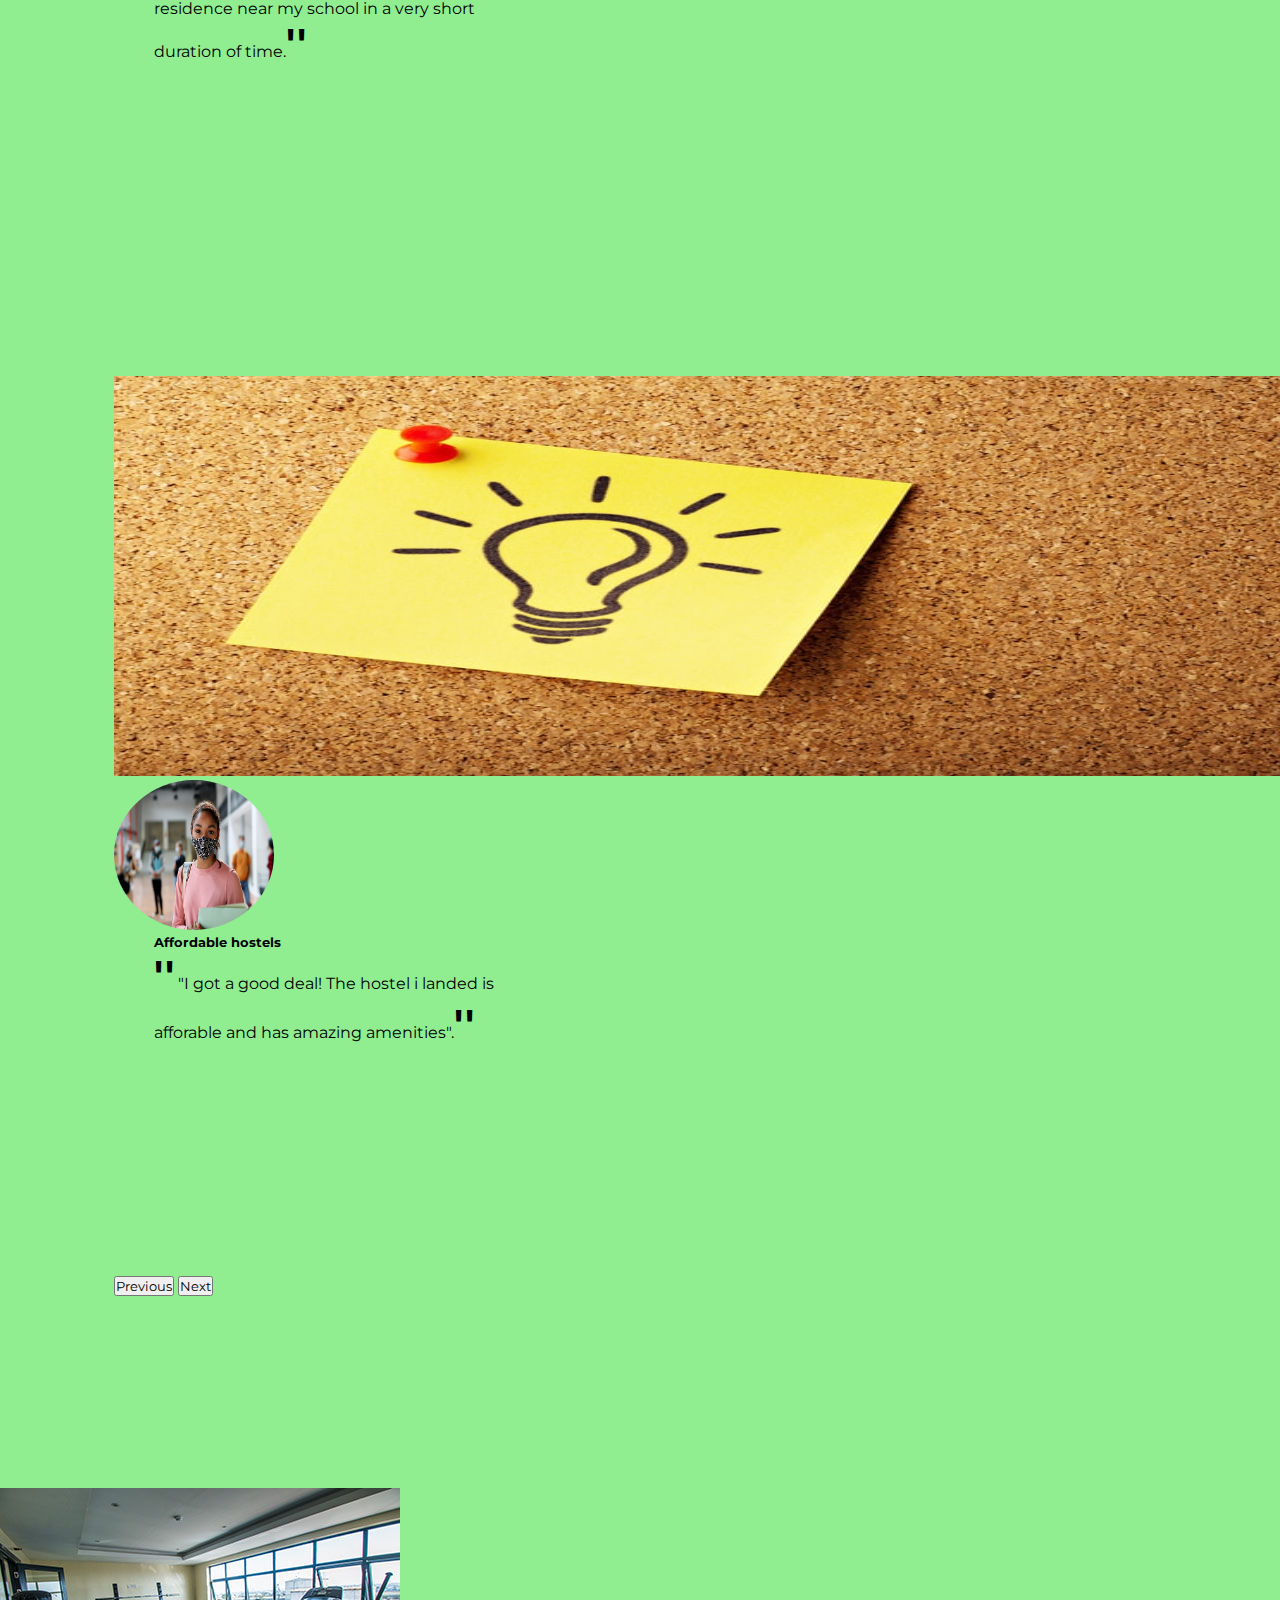
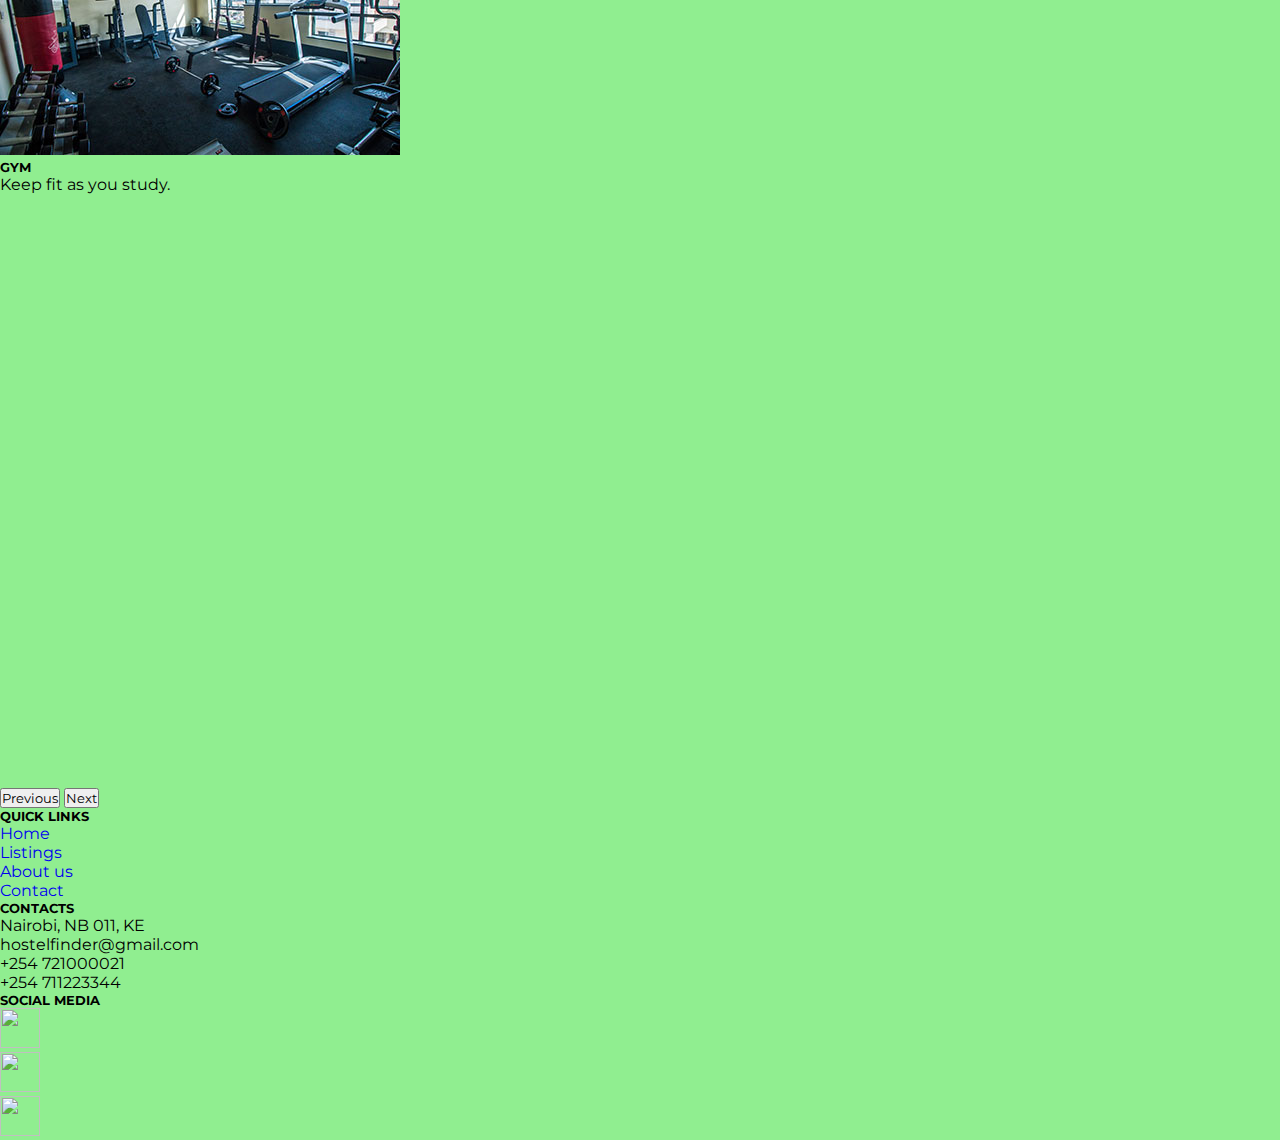
==== commit 2c7472fc: "added changes" ====
--- a/about.html
+++ b/about.html
@@ -13,7 +13,8 @@
  <link href="https://fonts.googleapis.com/css2?family=Montserrat:ital,wght@0,300;0,400;0,500;1,200&display=swap" rel="stylesheet">
  
  </head>
- <body><section class="aboutus">
+ <body>
+   <section class="aboutus">
   <!--ABOUT-->
  
   <div id="carouselExampleIndicators"
@@ -222,7 +223,7 @@
     <div class="carousel-inner">
       <div class="carousel-item active" data-bs-interval="10000">
         
-        <img src="Hostel_finder/bulb.jpeg" class="d-block " width="1300px"  height="300px" alt="...">
+        <img src="images/bulb.jpeg" class="d-block " width="1300px"  height="300px" alt="...">
         
         <div class="carousel-caption d-none d-md-block">
           <div class="d-flex">
@@ -237,12 +238,12 @@
           </div>
   </div>
       <div class="carousel-item" data-bs-interval="2000">
-        <img src="Hostel_finder/bulb.jpeg" class="d-block " width="1300px"  height="300px" alt="...">
+        <img src="images/bulb.jpeg" class="d-block " width="1300px"  height="300px" alt="...">
         <div class="carousel-caption d-none d-md-block">
           
          <div class="d-flex">
            <div>
-              <img class="student" src="images/student2.jpeg"  width="160px" height="150px"alt="">
+              <img class="student" src="images/student2.jpg"  width="160px" height="150px"alt="">
               </div>
          <div class="review-text" >
           <h5>Seamless customer experience</h5>
@@ -254,7 +255,7 @@
       </div>
  
       <div class=" carousel-item">
-        <img src="Hostel_finder/bulb.jpeg" class="d-block " width="1500px"  height="400px"  alt="...">
+        <img src="images/bulb.jpeg" class="d-block " width="1500px"  height="400px"  alt="...">
         <div class="carousel-caption d-none d-md-block">
           <div class="d-flex">
             <div>
@@ -334,17 +335,10 @@
  
           <a href="#"><i class="fa fa-instagram"></i>
             <a href="#"><i class="fa fa-gmail"></i>
- 
-      </div>
-    </div>
-  </div>
- 
+      </div>
+    </div>
+  </div>
  </footer>
- 
+ </body>
  <script src="../js/script.js"></script>
- 
- 
- 
- </body>
- 
  </html>